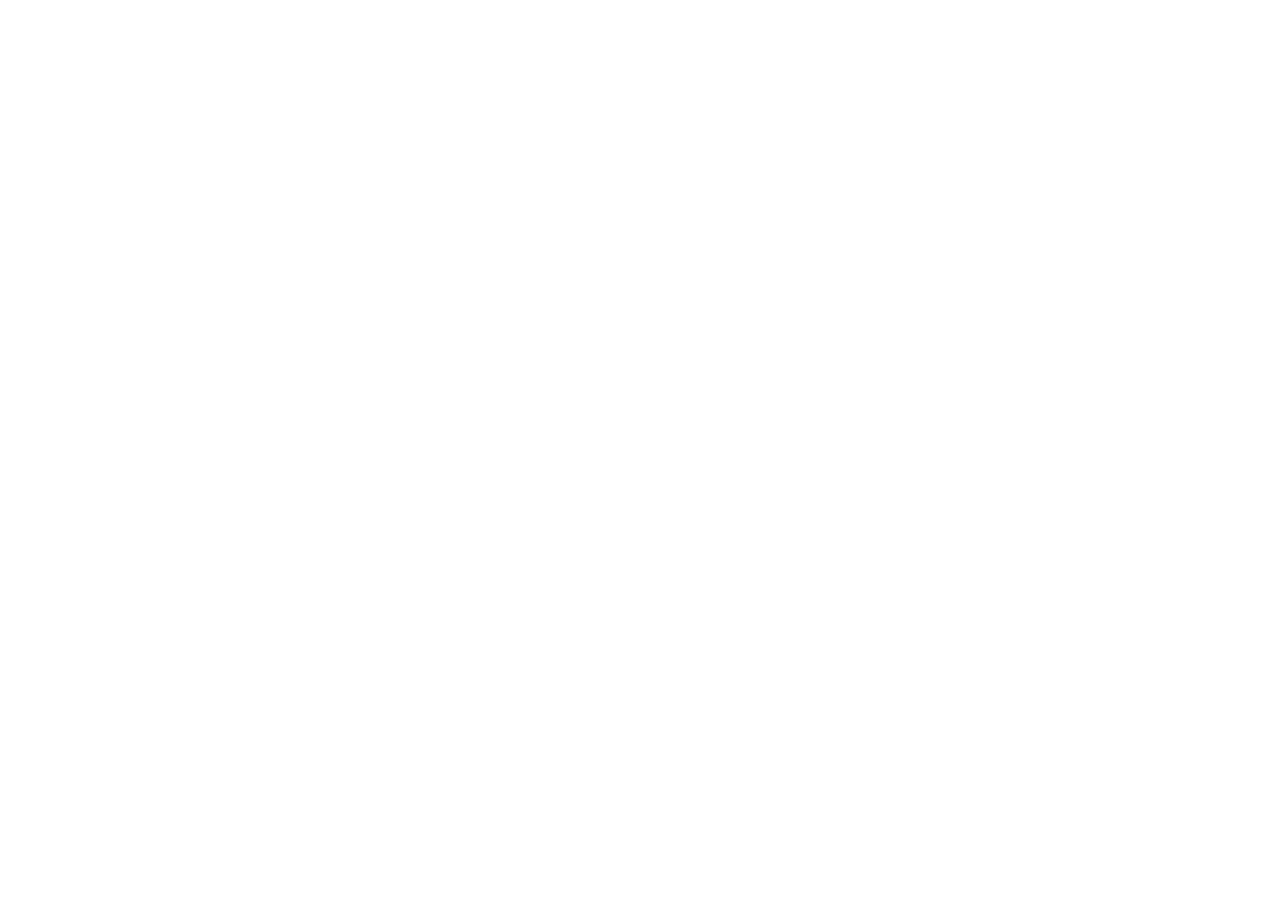
==== index.html @ ff95dac3 "first commit" ====
<!DOCTYPE html>
<html lang="en">
<head>
    <meta charset="UTF-8">
    <meta name="viewport" content="width=device-width, initial-scale=1.0">
    <title>Fitness Challenge</title>
</head>
<body>
    <header>

    </header>

    <main>

    </main>

    <footer>
        
    </footer>
</body>
</html>
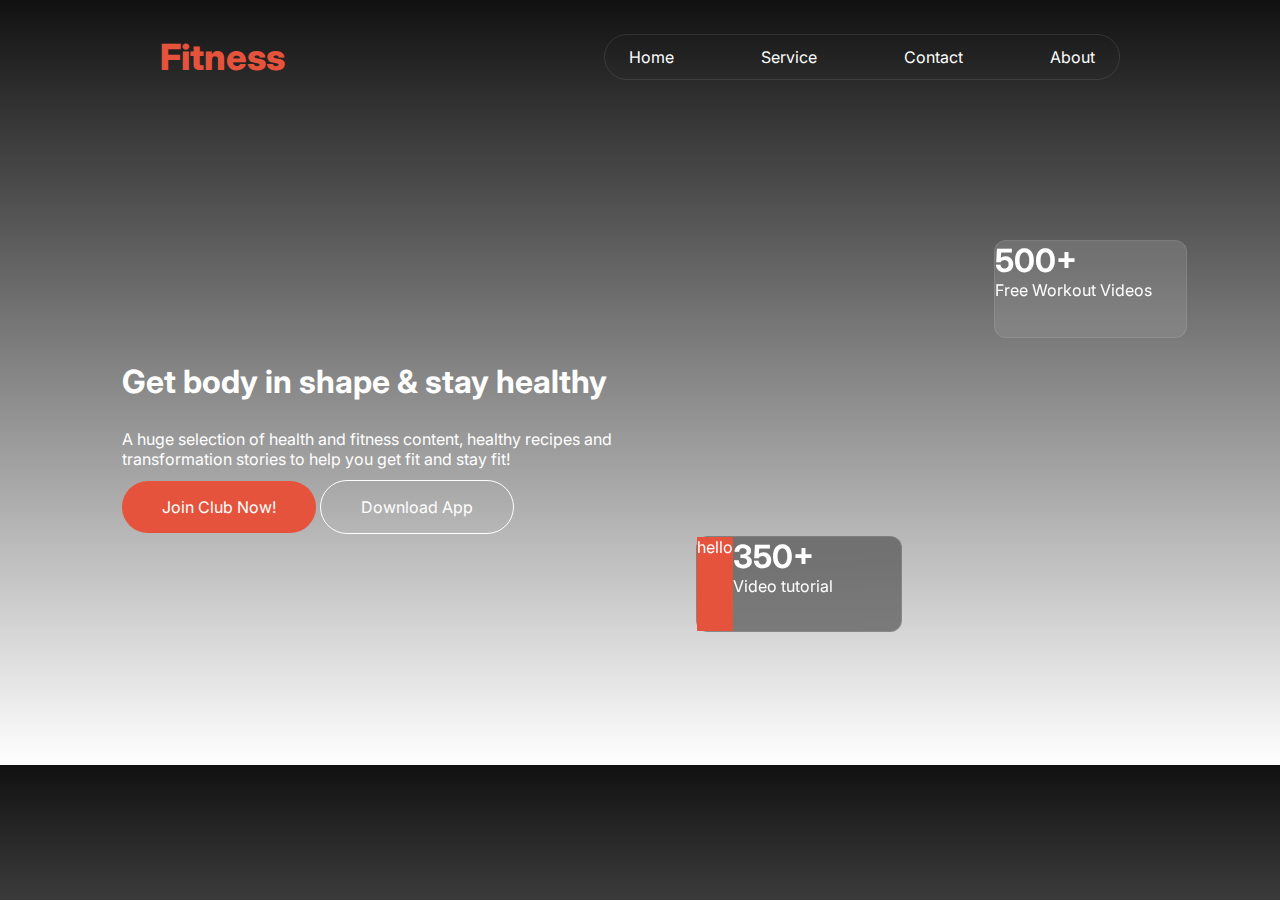
==== commit 95081319: "added header field" ====
--- a/index.html
+++ b/index.html
@@ -3,11 +3,59 @@
 <head>
     <meta charset="UTF-8">
     <meta name="viewport" content="width=device-width, initial-scale=1.0">
+    <link rel="stylesheet" href="style/style.css">
     <title>Fitness Challenge</title>
 </head>
 <body>
     <header>
+        <!-- start navigation field -->
+        <nav>
+            <div class="main-nav">
+                <div class="logo">
+                    <span>
+                        fitness
+                    </span>
+                </div>
+                <div class="menu-bar">
+                    <ul>
+                        <li>home</li>
+                        <li>service</li>
+                        <li>contact</li>
+                        <li>about</li>
+                    </ul>
+                </div>
+            </div>
+        </nav>
+        <!-- end navigation field  -->
 
+        <!-- start banner field  -->
+        <div class="banner">
+            <div class="banner-content">
+                <h1>Get body in shape & stay healthy</h1>
+                <p>A huge selection of health and fitness content, healthy recipes and transformation stories to help you get fit and stay fit!</p>
+                <div class="btn">
+                    <buttton class="btn-join">Join Club Now!</buttton> 
+                    <buttton class="btn-download">Download App</buttton>
+                </div>
+                
+            </div>
+            <div class="banner-img">
+                <div class="box1">
+                    <div class="icon">
+                        <span class="dot">hello</span>
+                    </div>
+                    <div class="box1-content">
+                        <h1>350+</h1>
+                        <span>Video tutorial</span>
+                    </div>
+                </div>
+                <div class="box2">
+                    <h1>500+</h1>
+                    <span>Free Workout Videos</span>
+                </div>
+            </div>
+        </div>
+        <!-- end banner field  -->
     </header>
 
     <main>
--- a/style/style.css
+++ b/style/style.css
@@ -0,0 +1,134 @@
+@import url('https://fonts.googleapis.com/css2?family=Inter:wght@100..900&display=swap');
+
+
+/* global style start */
+body{
+    width: 100%;
+    font-family: "Inter", sans-serif;
+    font-weight: 400;
+    font-style: normal;
+    color: rgb(255, 255, 255);
+    background: linear-gradient(180.00deg, rgb(17, 17, 17),rgba(119, 119, 119, 0) 100%);
+}
+* {
+    margin: 0;
+    padding: 0;
+    box-sizing: border-box;
+}
+ul > li {
+    list-style-type: none;
+}
+button {
+    color: rgb(230, 83, 60);
+}
+/* global style end  */
+
+/* nav field start */
+nav{
+    height: 15%;
+    display: flex;
+    flex-direction: column;
+    justify-content: center;
+    align-items: center;
+}
+.main-nav{
+    width: 75%;
+    display: flex;
+    flex-direction: row;
+    justify-content: space-between;
+    align-items: center;
+}
+.logo {
+    color: rgb(230, 83, 60);
+    font-size: 36px;
+    font-weight: 800;
+    text-transform: capitalize;
+}
+.menu-bar > ul {
+    display: flex;
+    gap: 47px;
+    padding: 4px;
+    box-sizing: border-box;
+    border: 1px solid rgba(255, 255, 255, 0.1);
+    border-radius: 39px;
+}
+.menu-bar > ul > li {
+    border-radius: 46px;  
+    
+    padding: 8px 20px;
+    text-transform: capitalize;
+}
+.menu-bar >ul > li:active{
+    background: rgb(230, 83, 60);
+}
+/* nav field end  */
+
+/* banner field star  */
+header{
+    height: 85vh;
+}
+.banner {
+    height: 85%;
+    display: flex;
+    flex-direction: row;
+    justify-content: center;
+    align-items: center;
+    gap: 87.95px;
+}
+.banner-img{
+    display: flex;
+    flex-direction: row;
+    justify-content: space-between;
+    height: 100%;
+    width: 349px;
+    background-image: url(../assets/img/images\ 2.png);
+    background-repeat: no-repeat;
+    background-size: contain;
+}
+.banner-content{
+    height: 100%;
+    width: 599.05px;
+    display: flex;
+    flex-direction: column;
+    justify-content: center;
+    gap: 28px;
+}
+.icon {
+    background: rgb(230, 83, 60);
+}
+.box1 {
+    width: 206px;
+    height: 96px;
+    display: flex;
+    flex-direction: row;
+    margin-top: 421px;
+    margin-left: -113px;
+    box-sizing: border-box;
+    border: 1px solid rgba(255, 255, 255, 0.1);
+    border-radius: 12px;
+    backdrop-filter: blur(20px);
+    background: rgba(48, 48, 48, 0.54);
+}
+.box2{
+    width: 193px;
+    height: 98px;
+    margin-top: 125px;
+    margin-right: -29px;
+    box-sizing: border-box;
+    border: 1px solid rgba(255, 255, 255, 0.1);
+    border-radius: 12px;
+    backdrop-filter: blur(20px);
+    background: rgba(255, 255, 255, 0.1);
+}
+.btn > .btn-join {
+    padding: 16px 40px;
+    border-radius: 42px;
+    background: rgb(230, 83, 60);
+}
+.btn > .btn-download {
+    padding: 16px 40px;
+    box-sizing: border-box;
+    border: 1px solid rgb(255, 255, 255);
+    border-radius: 42px;
+}
+/* banner field end  */
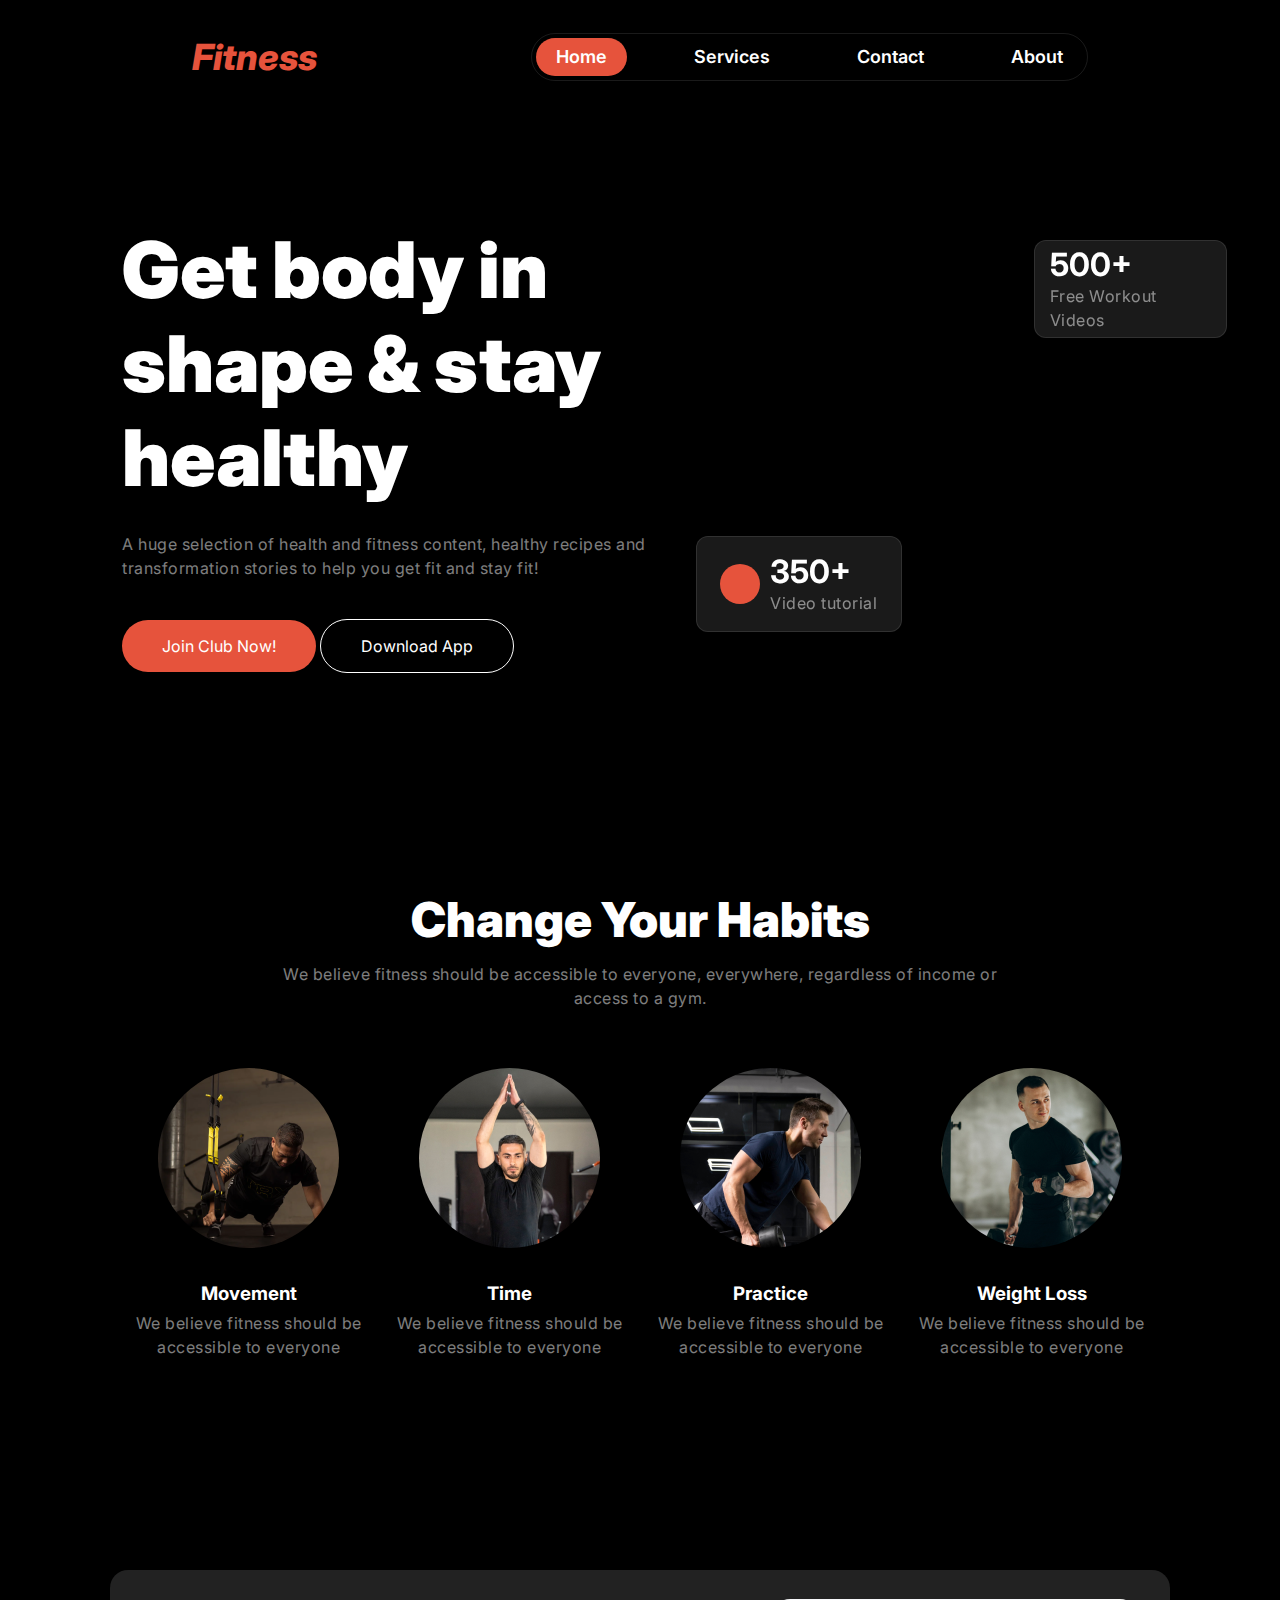
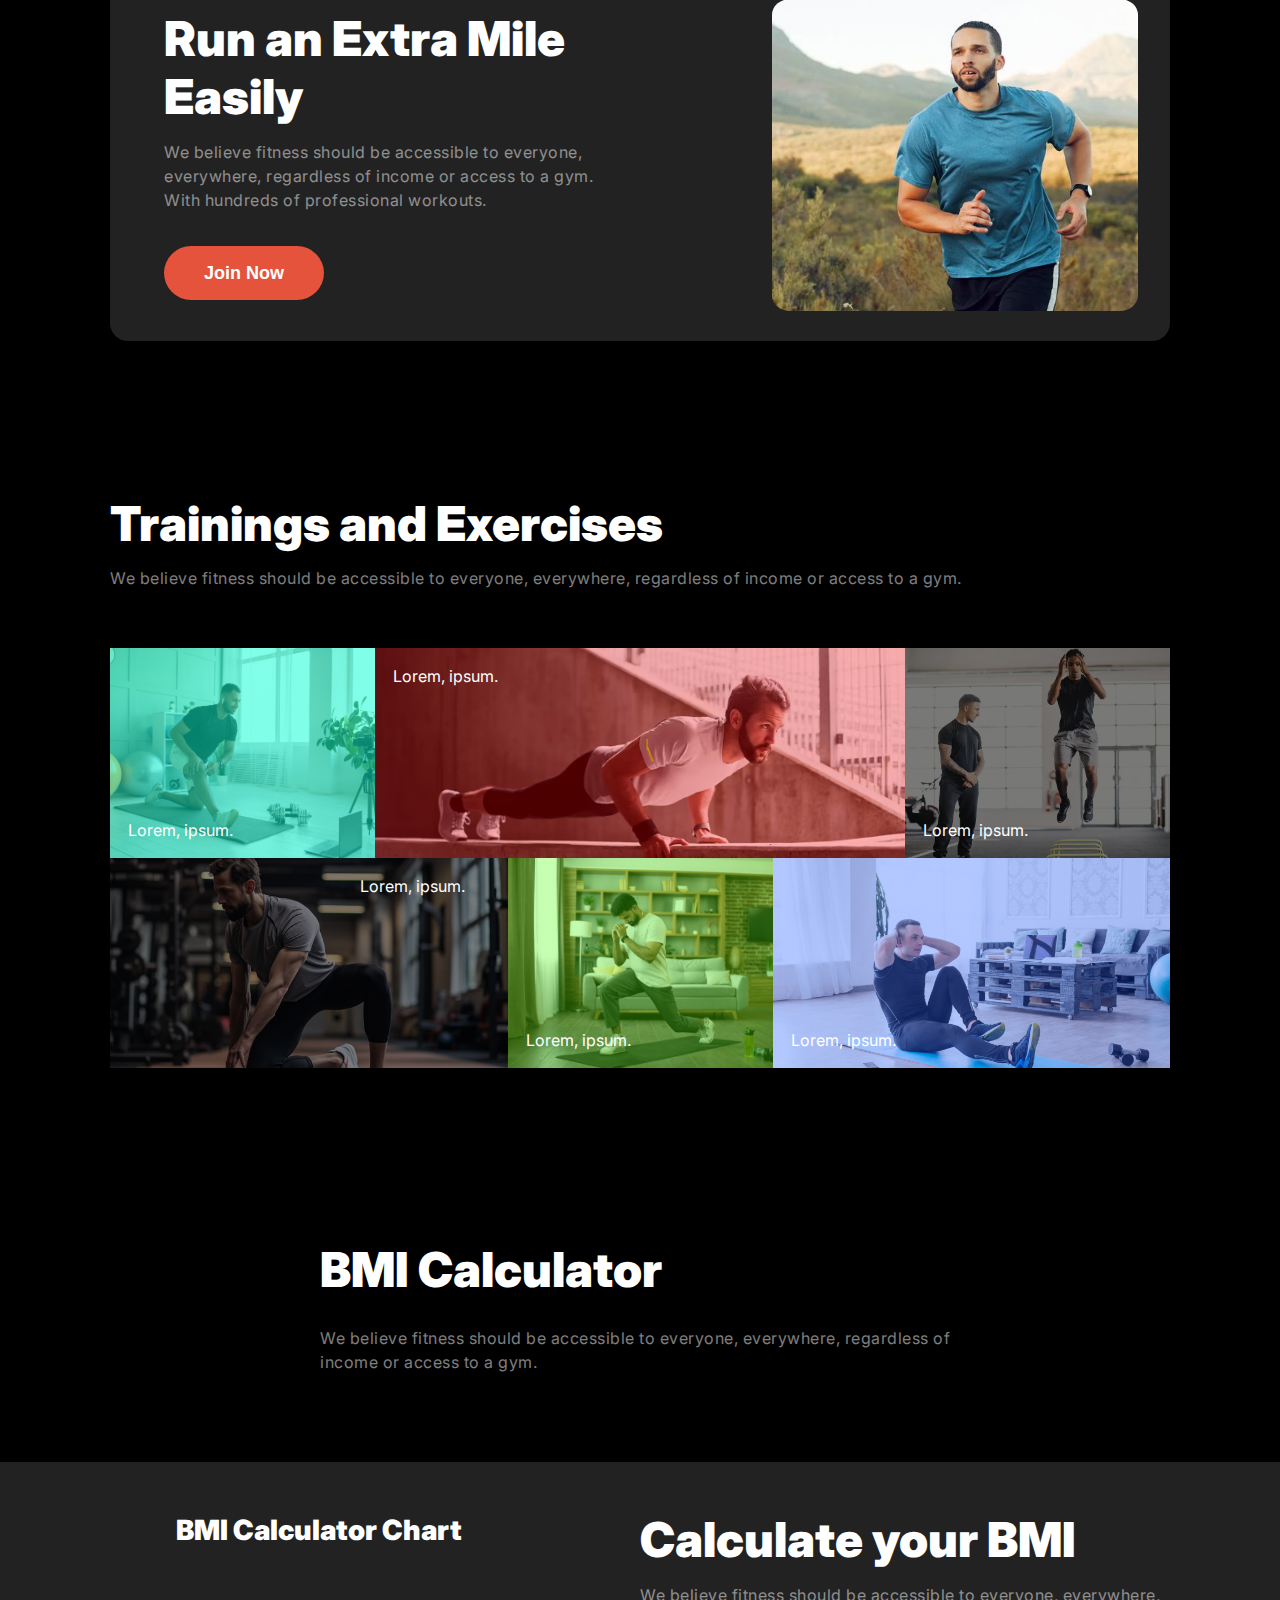
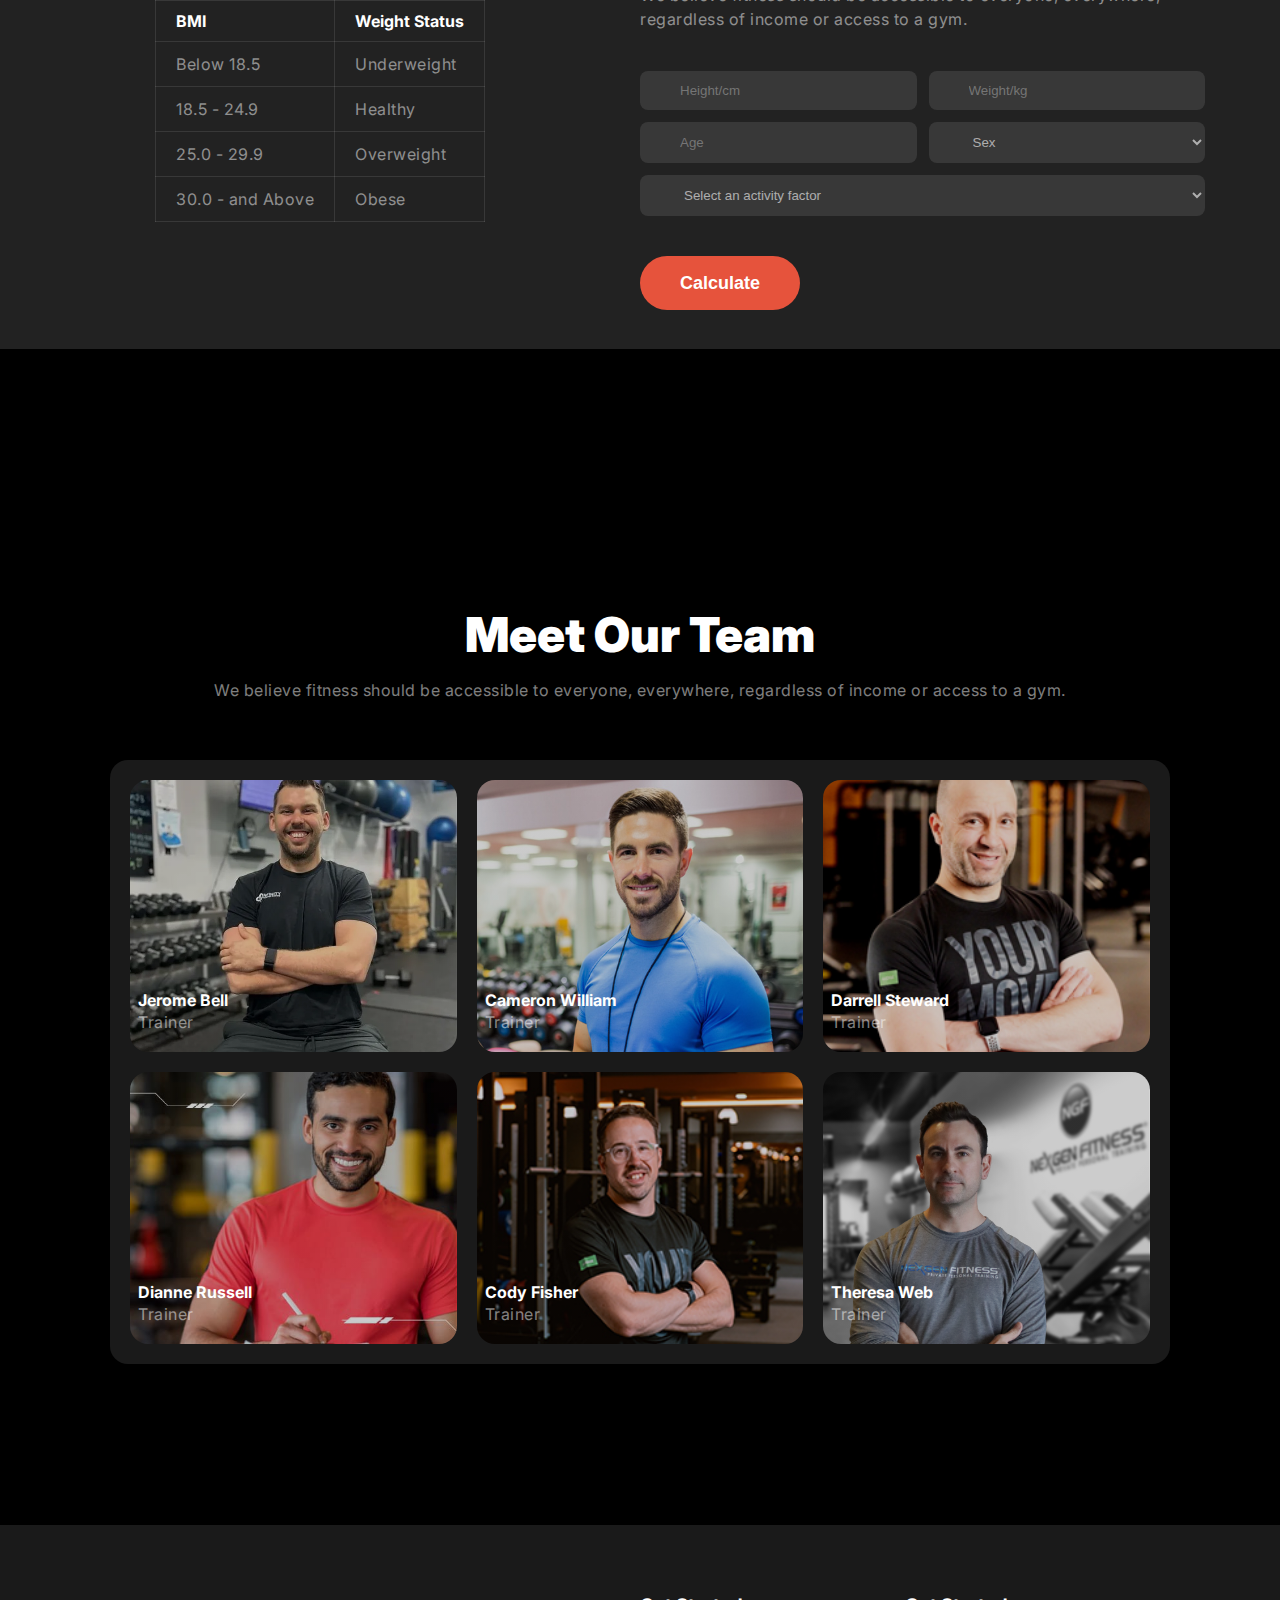
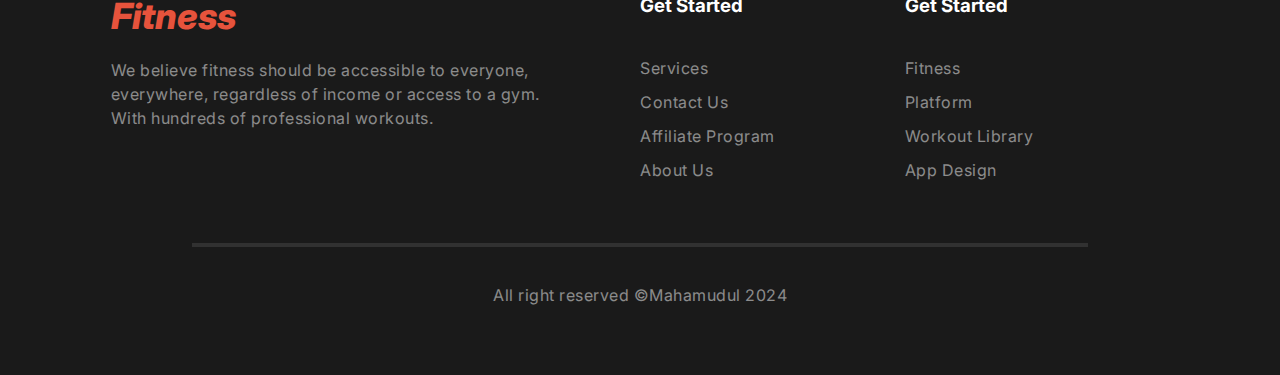
==== commit 041184da: "add header field" ====
--- a/index.html
+++ b/index.html
@@ -18,10 +18,10 @@
                 </div>
                 <div class="menu-bar">
                     <ul>
-                        <li>home</li>
-                        <li>service</li>
-                        <li>contact</li>
-                        <li>about</li>
+                        <li class="active"><a href="#">Home</a></li>
+                        <li><a href="#">Services</a></li>
+                        <li><a href="#">Contact</a></li>
+                        <li><a href="#">About</a></li>
                     </ul>
                 </div>
             </div>
@@ -42,7 +42,7 @@
             <div class="banner-img">
                 <div class="box1">
                     <div class="icon">
-                        <span class="dot">hello</span>
+                        <span class="dot"></span>
                     </div>
                     <div class="box1-content">
                         <h1>350+</h1>
@@ -59,11 +59,201 @@
     </header>
 
     <main>
-
+        <!-- start habit field  -->
+        <section class="habit-container">
+            <div class="habit">
+                <h1>Change Your Habits</h1>
+                <p>We believe fitness should be accessible to everyone, everywhere, regardless of income or access to a gym.</p>
+                <div class="habit-card-container">
+                    <div class="habit-card-1">
+                        <img src="assets/img/image 3.png" alt="">
+                        <h3>Movement</h3>
+                        <p>We believe fitness should be accessible to everyone</p>
+                    </div>
+                    <div class="habit-card-2">
+                        <img src="assets/img/image 2.png" alt="">
+                        <h3>Time</h3>
+                        <p>We believe fitness should be accessible to everyone</p>
+                    </div>
+                    <div class="habit-card-3">
+                        <img src="assets/img/image 4.png" alt="">
+                        <h3>Practice</h3>
+                        <p>We believe fitness should be accessible to everyone</p>
+                    </div>
+                    <div class="habit-card-4">
+                        <img src="assets/img/image 5.png" alt="">
+                        <h3>Weight Loss</h3>
+                        <p>We believe fitness should be accessible to everyone</p>
+                    </div>
+                </div>
+            </div>
+        </section>
+        <!-- end habit field  -->
+
+        <!-- start run field  -->
+        <section class="run-container">
+            <div class="run">
+                <div class="run-content">
+                    <h2>Run an Extra Mile Easily</h2>
+                    <p>We believe fitness should be accessible to everyone, everywhere, regardless of income or access to a gym. With hundreds of professional workouts.</p>
+                    <button>Join Now</button>
+                </div>
+                <img src="assets/img/run.jpg" alt="">
+                <!-- <div class="run-img">
+                    <img src="assets/img/run.jpg" alt="">
+                </div> -->
+            </div>
+        </section>
+        <!-- end run field  -->
+
+        <!-- start training field  -->
+        <section class="training-container">
+            <div class="training">
+                <h2>Trainings and Exercises</h2>
+                <p>We believe fitness should be accessible to everyone, everywhere, regardless of income or access to a gym.</p>
+                <div class="training-img">
+                    <div class="img-1">
+                        <span>Lorem, ipsum.</span>
+                    </div>
+                    <div class="img-2">
+                        <span>Lorem, ipsum.</span>
+                    </div>
+                    <div class="img-3">
+                        <span>Lorem, ipsum.</span>
+                    </div>
+                    <div class="img-4">
+                        <span>Lorem, ipsum.</span>
+                    </div>
+                    <div class="img-5">
+                        <span>Lorem, ipsum.</span>
+                    </div>
+                    <div class="img-6">
+                        <span>Lorem, ipsum.</span>
+                    </div>
+                </div>
+            </div>
+        </section>
+        <!-- end training field  -->
+
+        <!-- start bmi field  -->
+        <section class="bmi-container">
+            <div class="bmi-header">
+                <h2>BMI Calculator</h2>
+                <p>We believe fitness should be accessible to everyone, everywhere, regardless of income or access to a gym.</p>
+            </div>
+            <div class="bmi-calculator">
+                <div class="bmi-chart">
+                    <h3>BMI Calculator Chart</h3>
+                    <table>
+                        <tr>
+                            <th>BMI</th>
+                            <th>Weight Status</th>
+                        </tr>
+                        <tr>
+                            <td>Below 18.5</td>
+                            <td>Underweight</td>
+                        </tr>
+                        <tr>
+                            <td>18.5 - 24.9</td>
+                            <td>Healthy</td>
+                        </tr>
+                        <tr>
+                            <td>25.0 - 29.9</td>
+                            <td>Overweight</td>
+                        </tr>
+                        <tr>
+                            <td>30.0 - and Above</td>
+                            <td>Obese</td>
+                        </tr>
+                    </table>
+                </div>
+                <div class="bmi-cal">
+                    <h2>Calculate your BMI</h2>
+                    <p>We believe fitness should be accessible to everyone, everywhere, regardless of income or access to a gym. </p>
+                    <form action="">
+                        <input type="number" name="number" id="" min="0" placeholder="Height/cm">
+                        <input type="number" name="number" id="" min="0" placeholder="Weight/kg">
+                        <input type="number" name="number" id="" min="0" placeholder="Age">
+                        <select name="" id="">
+                            <option value="">Sex</option>
+                        </select>
+                        <select name="" id="" class="bmi-col">
+                            <option value="">Select an activity factor</option>
+                        </select>
+                    </form>
+                    <button type="submit" class="cal">Calculate</button>
+                </div>
+            </div>
+        </section>
+        <!-- end bmi field  -->
+
+        <!-- start team field  -->
+        <section class="team-container">
+            <div class="team">
+                <h2>Meet Our Team</h2>
+                <p>We believe fitness should be accessible to everyone, everywhere, regardless of income or access to a gym.</p>
+                <div class="team-img">
+                    <div class="img-01">
+                        <h4>Jerome Bell</h4>
+                        <p>Trainer</p>
+                    </div>
+                    <div class="img-02">
+                        <h4>Cameron William</h4>
+                        <p>Trainer</p>
+                    </div>
+                    <div class="img-03">
+                        <h4>Darrell Steward</h4>
+                        <p>Trainer</p>
+                    </div>
+                    <div class="img-04">
+                        <h4>Dianne Russell</h4>
+                        <p>Trainer</p>
+                    </div>
+                    <div class="img-05">
+                        <h4>Cody Fisher</h4>
+                        <p>Trainer</p>
+                    </div>
+                    <div class="img-06">
+                        <h4>Theresa Web</h4>
+                        <p>Trainer</p>
+                    </div>
+                </div>
+            </div>
+        </section>
+        <!-- end team field  -->
     </main>
 
     <footer>
-        
+        <div class="footer-box">
+            <div class="footer-content">
+                <div class="logo">
+                    <span>fitness</span>
+                </div>
+                <p>We believe fitness should be accessible to everyone, everywhere, regardless of income or access to a gym. With hundreds of professional workouts.</p>
+            </div>
+            <div class="footer-menu">
+                <div class="menu-1">
+                    <h3>Get Started</h3>
+                    <ul>
+                        <li>Services</li>
+                        <li>Contact Us</li>
+                        <li>Affiliate Program</li>
+                        <li>About Us</li>
+                    </ul>
+                </div>
+                <div class="menu-2">
+                    <h3>Get Started</h3>
+                    <ul>
+                        <li>Fitness</li>
+                        <li>Platform</li>
+                        <li>Workout Library</li>
+                        <li>App Design</li>
+                    </ul>
+                </div>
+            </div>
+        </div>
+        <hr>
+        <span>All right reserved &copy;Mahamudul 2024</span>
     </footer>
 </body>
 </html>--- a/style/style.css
+++ b/style/style.css
@@ -8,9 +8,12 @@
     font-weight: 400;
     font-style: normal;
     color: rgb(255, 255, 255);
-    background: linear-gradient(180.00deg, rgb(17, 17, 17),rgba(119, 119, 119, 0) 100%);
-}
-* {
+    background: rgb(0, 0, 0);
+}
+*,
+*::before,
+*::after
+ {
     margin: 0;
     padding: 0;
     box-sizing: border-box;
@@ -18,8 +21,37 @@
 ul > li {
     list-style-type: none;
 }
+ul > li > a {
+    text-decoration: none;
+    color: rgb(255, 255, 255);
+    font-family: Inter;
+    font-size: 18px;
+    font-weight: 600;
+    line-height: 22px;
+}
+.active {
+    background-color: rgb(230, 83, 60);;
+}
 button {
     color: rgb(230, 83, 60);
+}
+h2 {
+    font-size: 48px;
+    font-weight: 900;
+    line-height: 120%;
+    margin-bottom: 14px;
+}
+p, td,
+.menu-1 > ul,
+.menu-2 > ul,
+footer > span,
+.box1-content > span,
+.box2 > span {
+    color: rgba(255, 255, 255, 0.5);
+    font-size: 16px;
+    font-weight: 400;
+    line-height: 24px;
+    letter-spacing: 0.5px;
 }
 /* global style end  */
 
@@ -32,7 +64,7 @@
     align-items: center;
 }
 .main-nav{
-    width: 75%;
+    width: 70%;
     display: flex;
     flex-direction: row;
     justify-content: space-between;
@@ -42,6 +74,7 @@
     color: rgb(230, 83, 60);
     font-size: 36px;
     font-weight: 800;
+    font-style: italic;
     text-transform: capitalize;
 }
 .menu-bar > ul {
@@ -93,32 +126,49 @@
     justify-content: center;
     gap: 28px;
 }
-.icon {
+.banner-content > h1 {
+    font-size: 78px;
+    font-weight: 900;
+    line-height: 120%;
+}
+.banner-content > p {
+    margin-bottom: 28px;
+}
+.icon > .dot {
+    width: 40px;
+    height: 40px;
     background: rgb(230, 83, 60);
+    border-radius: 50%;
+    display: flex;
 }
 .box1 {
     width: 206px;
     height: 96px;
     display: flex;
     flex-direction: row;
+    justify-content: center;
+    align-items: center;
+    gap: 10px;
     margin-top: 421px;
     margin-left: -113px;
     box-sizing: border-box;
     border: 1px solid rgba(255, 255, 255, 0.1);
     border-radius: 12px;
-    backdrop-filter: blur(20px);
+    backdrop-filter: blur(5px);
     background: rgba(48, 48, 48, 0.54);
 }
 .box2{
     width: 193px;
     height: 98px;
     margin-top: 125px;
-    margin-right: -29px;
+    margin-right: -69px;
     box-sizing: border-box;
     border: 1px solid rgba(255, 255, 255, 0.1);
     border-radius: 12px;
-    backdrop-filter: blur(20px);
+    backdrop-filter: blur(5px);
     background: rgba(255, 255, 255, 0.1);
+    align-content: center;
+    padding: 0 15px;
 }
 .btn > .btn-join {
     padding: 16px 40px;
@@ -132,3 +182,402 @@
     border-radius: 42px;
 }
 /* banner field end  */
+
+/* start habit field  */
+.habit-container {
+    width: 100%;
+    height: 80vh;
+    display: flex;
+    flex-direction: column;
+    justify-content: center;
+    align-items: center;
+}
+.habit{
+    width: 1044px;
+    height: 452px;
+    display: flex;
+    flex-direction: column;
+    justify-content: center;
+    align-items: center;
+}
+.habit > h1 {
+    margin-bottom: 14px;
+    font-size: 48px;
+    font-weight: 900;
+    line-height: 120%;
+}
+.habit > p {
+    text-align: center;
+    margin-bottom: 58px;
+    padding: 0 150px;
+}
+.habit-card-container {
+    display: grid;
+    grid-template-columns: repeat(4,1fr);
+    text-align: center;
+}
+.habit-card-1 > img,
+.habit-card-2 > img,
+.habit-card-3 > img,
+.habit-card-4 > img {
+    border-radius: 50%;
+    margin-bottom: 30px;
+}
+.habit-card-1 > h3,
+.habit-card-2 > h3,
+.habit-card-3 > h3,
+.habit-card-4 > h3 {
+    margin-bottom: 6px;
+}   
+/* end habit field  */
+
+/* start run field  */
+.run-container {
+    width: 100%;
+    height: 60vh;
+    display: flex;
+    flex-direction: column;
+    justify-content: center;
+    align-items: center;
+}
+.run {
+    width: 1060px;
+    height: 371px;
+    display: flex;
+    flex-direction: row;
+    justify-content: space-between;
+    align-items: center;
+    border-radius: 18px;
+    border: none;
+    background: rgb(34, 34, 34);
+}
+.run-content {
+    width: 443px;
+    height: 290px;
+    display: flex;
+    flex-direction: column;
+    justify-content: center;
+    align-items: start;
+    margin-left: 54px;
+}
+.run-content > h2 {
+    font-size: 48px;
+    font-weight: 900;
+    line-height: 120%;
+    margin-bottom: 14px;
+    padding-right: 40px;
+
+}
+.run > img {
+    width: 366px;
+    height: 312px;
+    object-fit: none;
+    object-position: 65% 30%;
+    border-radius: 5%; 
+    margin-right: 32px;
+}
+/* end run field  */
+
+/* start training field  */
+.training-container {
+    width: 100%;
+    height: 80vh;
+    display: flex;
+    flex-direction: column;
+    justify-content: center;
+    align-items: center;
+}
+
+.training {
+    width: 1060px;
+    height: 581px;
+}
+.training > p {
+    margin-bottom: 58px;
+}
+.training-img {
+    display: grid;
+    grid-template-columns: 1fr 0.5fr 0.5fr 0.5fr 0.5fr 1fr;
+    grid-template-rows: repeat(2, 210px);
+}
+.img-1,
+.img-3,
+.img-5,
+.img-6 {
+    display: flex;
+    flex-direction: column;
+    justify-content: flex-end;
+    padding: 0 0 18px 18px;
+}
+.img-2 {
+    display: flex;
+    flex-direction: column;
+    justify-content: flex-start;
+    padding: 18px 0 0 18px;
+}
+.img-4 {
+    display: flex;
+    flex-direction: column;
+    justify-content: flex-start;
+    padding: 18px 0 0 250px;
+}
+.img-1 {
+    background-image: linear-gradient(rgba(6, 255, 210, 0.5), rgba(6, 255, 210, 0.5)),url(../assets/img/exercise1.jpg);
+    background-repeat: no-repeat;
+    background-size: cover;
+    background-position: top center;
+}
+.img-2 {
+    background-image: linear-gradient(rgba(255, 0, 0, 0.3), rgba(255, 0, 0, 0.3)),url(../assets/img/exercise2.png);
+    background-repeat: no-repeat;
+    background-size: cover;
+    background-position: center;
+    grid-column: 2 / 6;
+}
+.img-3 {
+    background-image: linear-gradient(rgba(0, 0, 0, 0.5),rgba(0, 0, 0, 0.5)),url(../assets/img/exercise3.png);
+    background-repeat: no-repeat;
+    background-size: cover;
+    background-position: center;
+    
+}
+.img-4 {
+    background-image: linear-gradient(rgba(0, 0, 0, 0.5),rgba(0, 0, 0, 0.5)),url(../assets/img/exercise4.png);
+    background-repeat: no-repeat;
+    background-size: cover;
+    background-position: center;
+    grid-column: 1 / 3;
+}
+.img-5 {
+    background-image: linear-gradient(rgba(66, 255, 0, 0.3),rgba(66, 255, 0, 0.3)),url(../assets/img/exercise5.jpg);
+    background-repeat: no-repeat;
+    background-size: cover;
+    background-position: center;
+    grid-column: 3 / 5;
+}
+.img-6 {
+    background-image: linear-gradient(rgba(0, 71, 255, 0.3),rgba(0, 71, 255, 0.3)),url(../assets/img/exercise6.jpg);
+    background-repeat: no-repeat;
+    background-size: cover;
+    background-position: center;
+    grid-column: 5 / 7;
+}
+/* end training field  */
+
+/* start bmi field  */
+.bmi-container {
+    width: 100%;
+    height: 100vh;
+    display: flex;
+    flex-direction: column;
+    justify-content: center;
+    align-items: center;
+}
+.bmi-header {
+    width: 50%;
+    display: flex;
+    flex-direction: column;
+    justify-content: center;
+    gap: 14px;
+    margin-bottom: 88px;
+}
+.bmi-header > h3 {
+    font-size: 28px;
+    line-height: 120%;
+}
+.bmi-calculator{
+    width: 100%;
+    height: 487px;
+    display: grid;
+    grid-template-columns: repeat(2,1fr);
+    background: rgb(34, 34, 34);
+}
+
+.bmi-chart {
+    display: flex;
+    flex-direction: column;
+    align-items: center; 
+}
+.bmi-chart > h3 {
+    width: 45%;
+    font-size: 28px;
+    font-weight: 900;
+    line-height: 120%;
+    margin: 52px 0;
+}
+table,th,td{
+    text-align-last: left;
+    padding: 10px 20px;
+    border-collapse: collapse;
+    border: 1px solid rgba(255, 255, 255, 0.1);
+}
+.bmi-cal {
+    width: 577px;
+    height: 386px;
+}
+.bmi-cal > h2 {
+    margin: 49px 0 14px 0;
+}
+.bmi-cal > p {
+    margin-bottom: 34px;
+}
+.bmi-cal > form {
+    display: grid;
+    grid-template-columns: repeat(2,3fr);
+}
+.bmi-col {
+    grid-column: 1 / 3;
+}
+
+.bmi-cal > form > input {
+    border-radius: 8px;
+    border: none;
+    color: rgba(255, 255, 255, 0.6);
+    background: rgba(255, 255, 255, 0.1);
+    padding: 12px 40px;
+    margin: 6px 12px 6px 0;
+}
+.bmi-cal > form > select {
+    border-radius: 8px;
+    border: none;
+    color: rgba(255, 255, 255, 0.6);
+    background: rgba(255, 255, 255, 0.1);
+    padding: 12px 40px;
+    margin: 6px 12px 6px 0;
+}
+
+.cal,
+.run-content > button {
+    margin-top: 34px;
+    padding: 16px 40px;
+    border-radius: 42px;
+    border: none;
+    color: rgb(255, 255, 255);
+    font-size: 18px;
+    font-weight: 600;
+    line-height: 22px;
+    text-align: left;
+    background: rgb(230, 83, 60);
+}
+/* end bmi field  */
+
+/* start team field  */
+.team-container {
+    width: 100%;
+    height: 120vh;
+    display: flex;
+    flex-direction: column;
+    justify-content: center;
+    align-items: center;
+}
+.team{
+    width: 1060px;
+    height: 782px;
+    display: flex;
+    flex-direction: column;
+    justify-content: center;
+    align-items: center;
+}
+.team > h2 {
+    font-size: 48px;
+    font-weight: 900;
+    line-height: 120%;
+    margin-bottom: 14px;
+}
+.team > p {
+    margin-bottom: 58px;
+}
+.team-img {
+    width: 1060px;
+    height: 604px;
+    display: grid;
+    grid-template-columns: repeat(3, 1fr);
+    grid-template-rows: repeat(2, 1fr);
+    gap: 20px;
+    border-radius: 18px;
+    border: none;
+    background: rgba(255, 255, 255, 0.1);
+    padding: 20px;
+}
+.img-01,
+.img-02,
+.img-03,
+.img-04,
+.img-05,
+.img-06 {
+    display: flex;
+    flex-direction: column;
+    justify-content: flex-end;
+    padding: 0 0 18px 8px;
+    background-repeat: no-repeat;
+    background-size: cover;
+    background-position: center;
+    border-radius: 18px;
+
+}
+.img-01 {
+    background-image: linear-gradient(rgba(0, 0, 0, 0.2),rgba(0, 0, 0, 0.2)),url(../assets/img/trainer1.png);
+    
+}
+.img-02 {
+    background-image: linear-gradient(rgba(0, 0, 0, 0.2),rgba(0, 0, 0, 0.2)),url(../assets/img/trainer2.png);
+    
+}
+.img-03 {
+    background-image: linear-gradient(rgba(0, 0, 0, 0.2),rgba(0, 0, 0, 0.2)),url(../assets/img/trainer3.png);
+    
+}
+.img-04 {
+    background-image: linear-gradient(rgba(0, 0, 0, 0.2),rgba(0, 0, 0, 0.2)),url(../assets/img/trainer4.png);
+    
+}
+.img-05 {
+    background-image: linear-gradient(rgba(0, 0, 0, 0.2),rgba(0, 0, 0, 0.2)),url(../assets/img/trainer5.png);
+    
+}
+.img-06 {
+    background-image: linear-gradient(rgba(0, 0, 0, 0.2),rgba(0, 0, 0, 0.2)),url(../assets/img/trainer6.png);
+    
+}
+/* end team field  */
+
+/* start footer field  */
+footer{
+    width: 100%;
+    height: 50vh;
+    background: rgba(255, 255, 255, 0.1);
+    display: flex;
+    flex-direction: column;
+    justify-content: center;
+    align-items: center;
+}
+.footer-box{
+    width: 1059px;
+    height: 249px;
+    display: grid;
+    grid-template-columns: repeat(2,1fr);
+}
+.footer-menu {
+    display: grid;
+    grid-template-columns: repeat(2,1fr);
+}
+.footer-content > .logo {
+    margin-bottom: 20px;
+}
+.footer-content {
+    padding-right: 80px;
+}
+.menu-1 > ul > li,
+.menu-2 > ul >li {
+    margin: 10px 0;
+}
+.menu-1 > h3,
+.menu-2 > h3 {
+    margin-bottom: 39px;
+}
+hr {
+    width: 70%;
+    margin-bottom: 36px;
+    border: 2px solid rgba(255, 255, 255, 0.1);
+}
+/* end footer field  */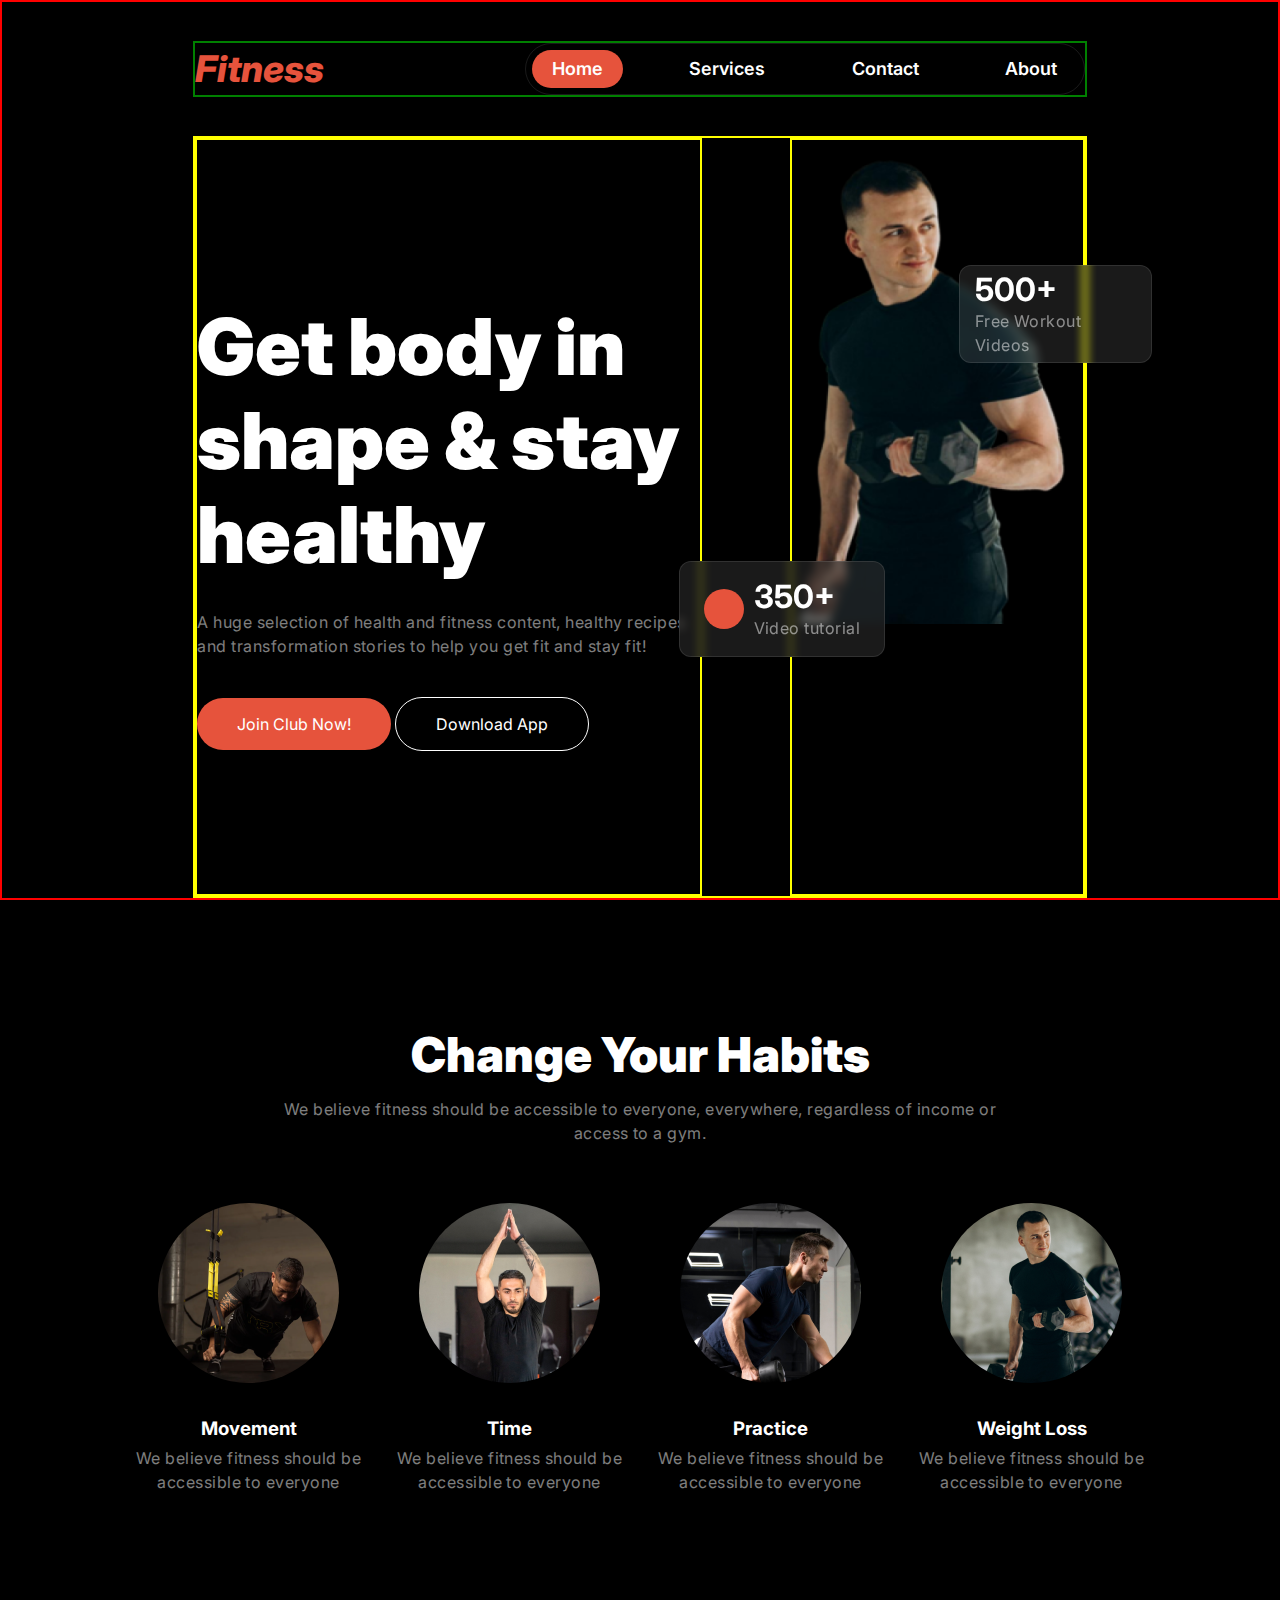
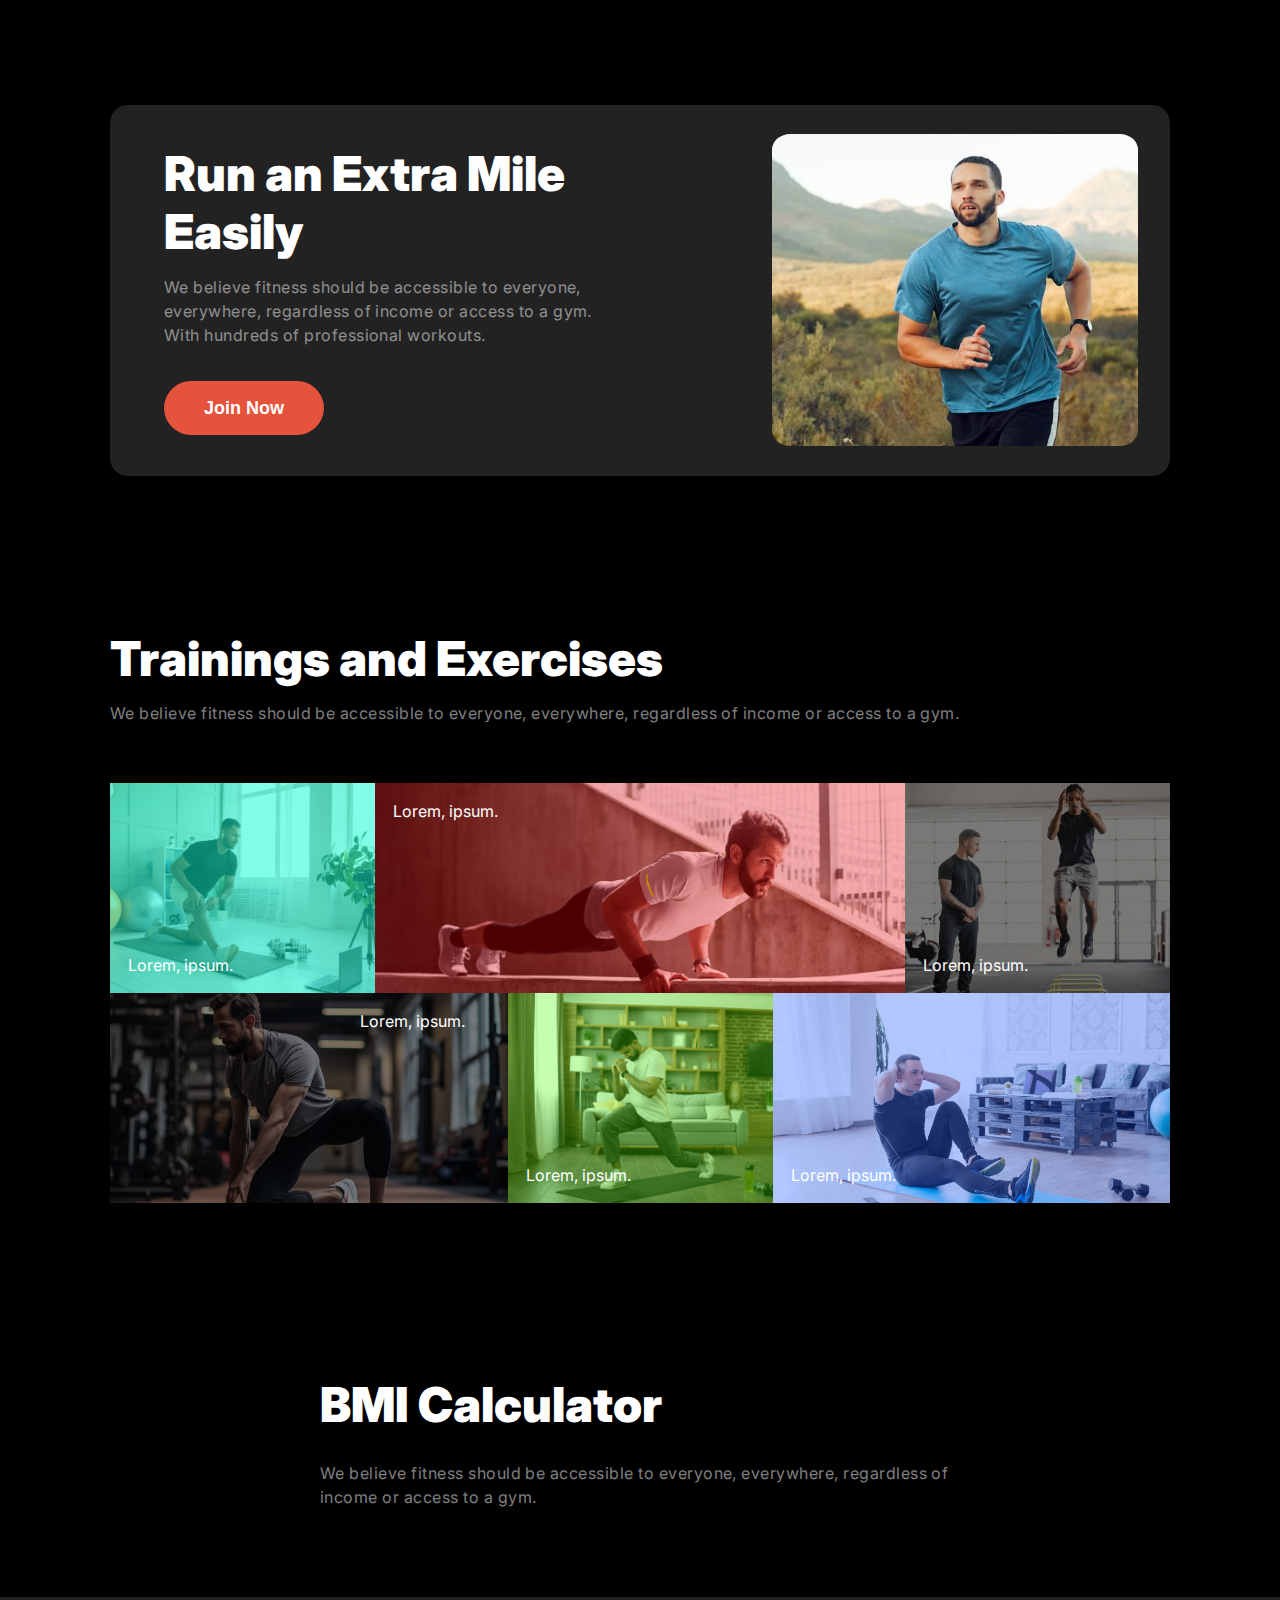
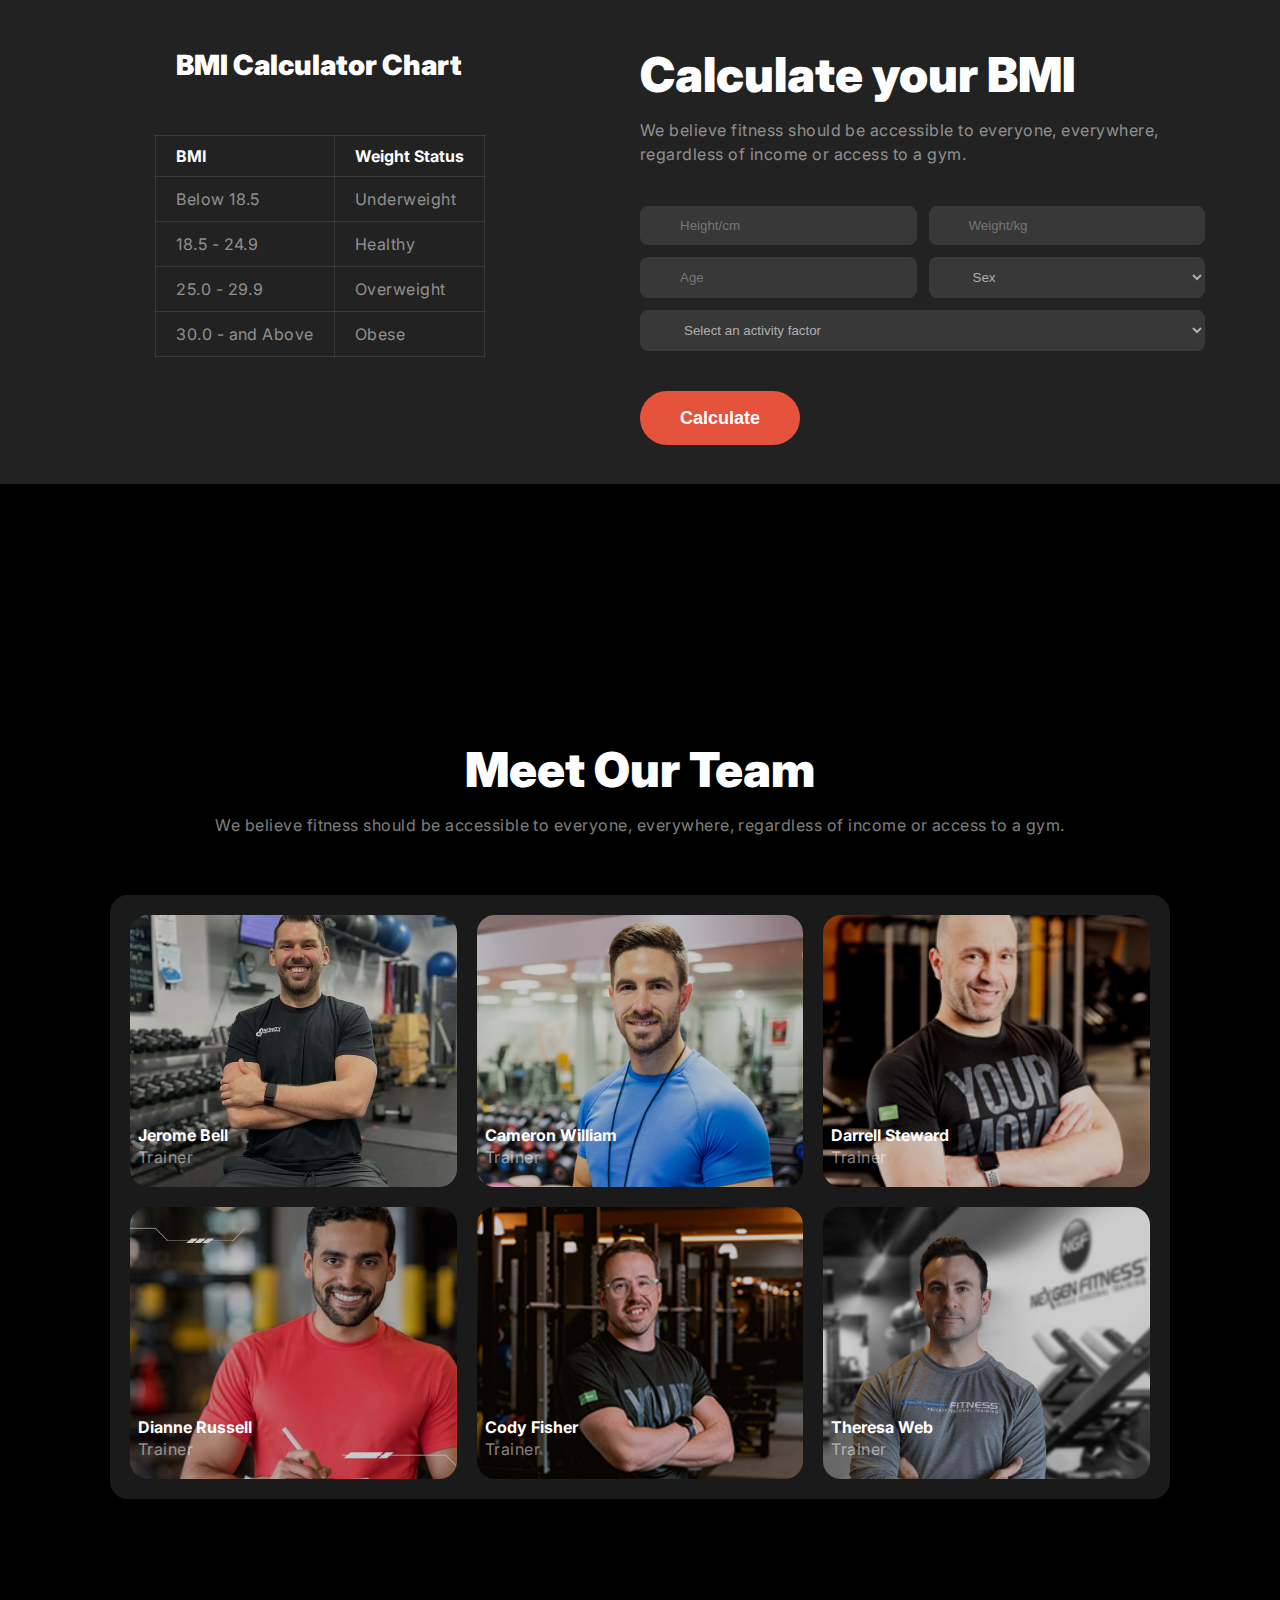
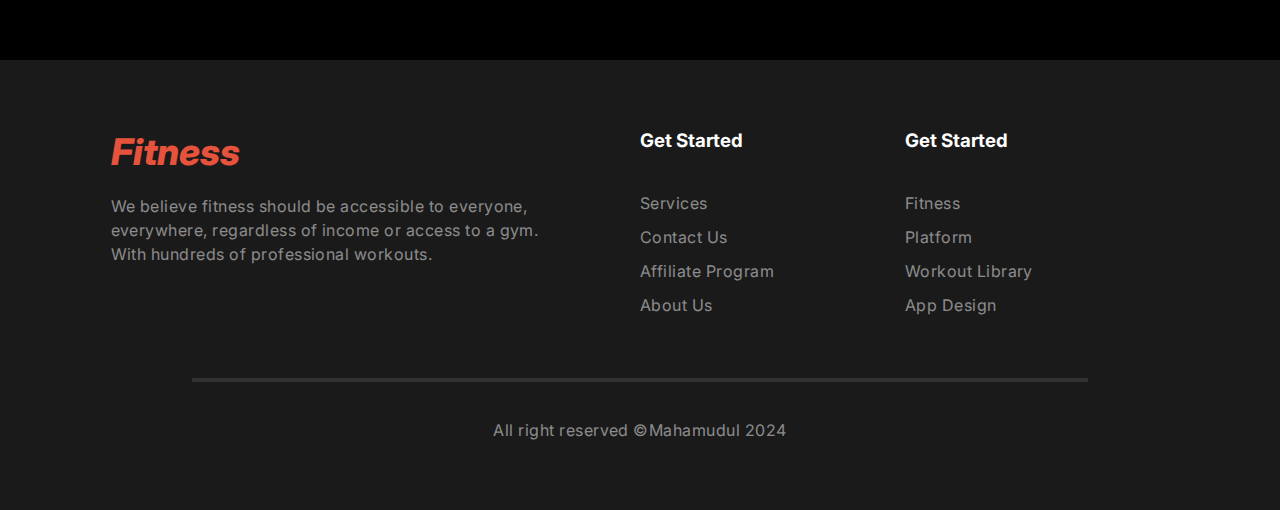
==== commit 50d7c3c3: "responsive navigation bar" ====
--- a/index.html
+++ b/index.html
@@ -3,6 +3,7 @@
 <head>
     <meta charset="UTF-8">
     <meta name="viewport" content="width=device-width, initial-scale=1.0">
+    <link rel="stylesheet" href="https://cdnjs.cloudflare.com/ajax/libs/font-awesome/5.15.3/css/all.min.css"/>
     <link rel="stylesheet" href="style/style.css">
     <title>Fitness Challenge</title>
 </head>
@@ -17,6 +18,10 @@
                     </span>
                 </div>
                 <div class="menu-bar">
+                    <input type="checkbox" id="check">
+                    <label for="check" class="checkbtn">
+                        <i class="fas fa-bars"></i>
+                    </label>
                     <ul>
                         <li class="active"><a href="#">Home</a></li>
                         <li><a href="#">Services</a></li>
--- a/style/style.css
+++ b/style/style.css
@@ -1,45 +1,45 @@
 @import url('https://fonts.googleapis.com/css2?family=Inter:wght@100..900&display=swap');
-
 
 /* global style start */
 body{
-    width: 100%;
-    font-family: "Inter", sans-serif;
-    font-weight: 400;
-    font-style: normal;
-    color: rgb(255, 255, 255);
-    background: rgb(0, 0, 0);
+   width: 100%;
+   font-family: "Inter", sans-serif;
+   font-weight: 400;
+   font-style: normal;
+   color: rgb(255, 255, 255);
+   background: rgb(0, 0, 0);
+   font-size: 100%;
 }
 *,
 *::before,
 *::after
- {
-    margin: 0;
-    padding: 0;
-    box-sizing: border-box;
+{
+   margin: 0;
+   padding: 0;
+   box-sizing: border-box;
 }
 ul > li {
-    list-style-type: none;
+   list-style-type: none;
 }
 ul > li > a {
-    text-decoration: none;
-    color: rgb(255, 255, 255);
-    font-family: Inter;
-    font-size: 18px;
-    font-weight: 600;
-    line-height: 22px;
+   text-decoration: none;
+   color: rgb(255, 255, 255);
+   font-family: Inter;
+   font-size: 1.125rem;
+   font-weight: 600;
+   line-height: 1.375rem;
 }
 .active {
-    background-color: rgb(230, 83, 60);;
+   background-color: rgb(230, 83, 60);;
 }
 button {
-    color: rgb(230, 83, 60);
+   color: rgb(230, 83, 60);
 }
 h2 {
-    font-size: 48px;
-    font-weight: 900;
-    line-height: 120%;
-    margin-bottom: 14px;
+   font-size: 3rem;
+   font-weight: 900;
+   line-height: 120%;
+   margin-bottom: 0.88rem;
 }
 p, td,
 .menu-1 > ul,
@@ -47,101 +47,124 @@
 footer > span,
 .box1-content > span,
 .box2 > span {
-    color: rgba(255, 255, 255, 0.5);
-    font-size: 16px;
-    font-weight: 400;
-    line-height: 24px;
-    letter-spacing: 0.5px;
+   color: rgba(255, 255, 255, 0.5);
+   font-size: 1rem;
+   font-weight: 400;
+   line-height: 1.5rem;
+   letter-spacing: 0.03rem;
 }
 /* global style end  */
 
 /* nav field start */
 nav{
+    width: 100%;
     height: 15%;
     display: flex;
     flex-direction: column;
     justify-content: center;
     align-items: center;
-}
-.main-nav{
+ }
+ .main-nav{
     width: 70%;
     display: flex;
     flex-direction: row;
     justify-content: space-between;
     align-items: center;
-}
-.logo {
+    border: 2px solid green;
+ }
+ .checkbtn {
+    font-size: 30px;
+    color: white;
+    cursor: pointer;
+    display: none;
+  }
+  
+  #check {
+    display: none;
+  }
+ .logo {
     color: rgb(230, 83, 60);
-    font-size: 36px;
+    font-size: 2.3rem;
     font-weight: 800;
     font-style: italic;
     text-transform: capitalize;
-}
-.menu-bar > ul {
-    display: flex;
-    gap: 47px;
-    padding: 4px;
+ }
+ .menu-bar > ul {
+    display: flex;
+    gap: 2.9rem;
+    padding: 0.4rem;
     box-sizing: border-box;
     border: 1px solid rgba(255, 255, 255, 0.1);
-    border-radius: 39px;
-}
-.menu-bar > ul > li {
-    border-radius: 46px;  
-    
-    padding: 8px 20px;
+    border-radius: 3.1rem;
+ }
+ .menu-bar > ul > li {
+    border-radius: 2.8rem; 
+    padding: 0.5rem 1.25rem;
     text-transform: capitalize;
-}
-.menu-bar >ul > li:active{
+ }
+ .menu-bar >ul > li:active{
     background: rgb(230, 83, 60);
-}
-/* nav field end  */
+ }
+ /* nav field end  */
+ 
+
 
 /* banner field star  */
 header{
+    width: 100%;
+    height: 100vh;
+    border: 2px solid red;
+    display: flex;
+    flex-direction: column;
+    justify-content: center;
+    align-items: center;
+ }
+ .banner {
+    width: 70%;
     height: 85vh;
-}
-.banner {
-    height: 85%;
     display: flex;
     flex-direction: row;
-    justify-content: center;
-    align-items: center;
-    gap: 87.95px;
-}
-.banner-img{
+    justify-content: space-between;
+    align-items: center;
+    gap: 5.5rem;
+    border: 2px solid yellow;
+ }
+ .banner-img{
     display: flex;
     flex-direction: row;
     justify-content: space-between;
     height: 100%;
-    width: 349px;
-    background-image: url(../assets/img/images\ 2.png);
+    width: 21.8rem;
+    background-image: url(../assets/img/banner.png);
     background-repeat: no-repeat;
     background-size: contain;
-}
-.banner-content{
+    border: 2px solid yellow;
+ }
+ .banner-content{
     height: 100%;
-    width: 599.05px;
-    display: flex;
-    flex-direction: column;
-    justify-content: center;
-    gap: 28px;
-}
-.banner-content > h1 {
-    font-size: 78px;
+    width: 37.5rem;
+    display: flex;
+    flex-direction: column;
+    justify-content: center;
+    gap: 1.75rem;
+    border: 2px solid yellow;
+ }
+ .banner-content > h1 {
+    font-size: 4.9rem;
     font-weight: 900;
     line-height: 120%;
-}
-.banner-content > p {
-    margin-bottom: 28px;
-}
-.icon > .dot {
+ }
+ .banner-content > p {
+    margin-bottom: 1.75rem;
+ }
+ .icon > .dot {
     width: 40px;
     height: 40px;
     background: rgb(230, 83, 60);
     border-radius: 50%;
     display: flex;
-}
-.box1 {
+ }
+ .box1 {
     width: 206px;
     height: 96px;
     display: flex;
@@ -156,8 +179,8 @@
     border-radius: 12px;
     backdrop-filter: blur(5px);
     background: rgba(48, 48, 48, 0.54);
-}
-.box2{
+ }
+ .box2{
     width: 193px;
     height: 98px;
     margin-top: 125px;
@@ -169,19 +192,21 @@
     background: rgba(255, 255, 255, 0.1);
     align-content: center;
     padding: 0 15px;
-}
-.btn > .btn-join {
+ }
+ .btn > .btn-join {
     padding: 16px 40px;
     border-radius: 42px;
     background: rgb(230, 83, 60);
-}
-.btn > .btn-download {
+ }
+ .btn > .btn-download {
     padding: 16px 40px;
     box-sizing: border-box;
     border: 1px solid rgb(255, 255, 255);
     border-radius: 42px;
-}
-/* banner field end  */
+ }
+ /* banner field end  */
+ 
+
 
 /* start habit field  */
 .habit-container {
@@ -191,45 +216,47 @@
     flex-direction: column;
     justify-content: center;
     align-items: center;
-}
-.habit{
+ }
+ .habit{
     width: 1044px;
     height: 452px;
     display: flex;
     flex-direction: column;
     justify-content: center;
     align-items: center;
-}
-.habit > h1 {
+ }
+ .habit > h1 {
     margin-bottom: 14px;
     font-size: 48px;
     font-weight: 900;
     line-height: 120%;
-}
-.habit > p {
+ }
+ .habit > p {
     text-align: center;
     margin-bottom: 58px;
     padding: 0 150px;
-}
-.habit-card-container {
+ }
+ .habit-card-container {
     display: grid;
     grid-template-columns: repeat(4,1fr);
     text-align: center;
-}
-.habit-card-1 > img,
-.habit-card-2 > img,
-.habit-card-3 > img,
-.habit-card-4 > img {
+ }
+ .habit-card-1 > img,
+ .habit-card-2 > img,
+ .habit-card-3 > img,
+ .habit-card-4 > img {
     border-radius: 50%;
     margin-bottom: 30px;
-}
-.habit-card-1 > h3,
-.habit-card-2 > h3,
-.habit-card-3 > h3,
-.habit-card-4 > h3 {
+ }
+ .habit-card-1 > h3,
+ .habit-card-2 > h3,
+ .habit-card-3 > h3,
+ .habit-card-4 > h3 {
     margin-bottom: 6px;
-}   
-/* end habit field  */
+ }  
+ /* end habit field  */
+ 
+
 
 /* start run field  */
 .run-container {
@@ -239,8 +266,8 @@
     flex-direction: column;
     justify-content: center;
     align-items: center;
-}
-.run {
+ }
+ .run {
     width: 1060px;
     height: 371px;
     display: flex;
@@ -250,8 +277,8 @@
     border-radius: 18px;
     border: none;
     background: rgb(34, 34, 34);
-}
-.run-content {
+ }
+ .run-content {
     width: 443px;
     height: 290px;
     display: flex;
@@ -259,24 +286,27 @@
     justify-content: center;
     align-items: start;
     margin-left: 54px;
-}
-.run-content > h2 {
+ }
+ .run-content > h2 {
     font-size: 48px;
     font-weight: 900;
     line-height: 120%;
     margin-bottom: 14px;
     padding-right: 40px;
-
-}
-.run > img {
+ 
+ 
+ }
+ .run > img {
     width: 366px;
     height: 312px;
     object-fit: none;
     object-position: 65% 30%;
-    border-radius: 5%; 
+    border-radius: 5%;
     margin-right: 32px;
-}
-/* end run field  */
+ }
+ /* end run field  */
+ 
+
 
 /* start training field  */
 .training-container {
@@ -286,83 +316,86 @@
     flex-direction: column;
     justify-content: center;
     align-items: center;
-}
-
-.training {
+ }
+ 
+ 
+ .training {
     width: 1060px;
     height: 581px;
-}
-.training > p {
+ }
+ .training > p {
     margin-bottom: 58px;
-}
-.training-img {
+ }
+ .training-img {
     display: grid;
     grid-template-columns: 1fr 0.5fr 0.5fr 0.5fr 0.5fr 1fr;
     grid-template-rows: repeat(2, 210px);
-}
-.img-1,
-.img-3,
-.img-5,
-.img-6 {
+ }
+ .img-1,
+ .img-3,
+ .img-5,
+ .img-6 {
     display: flex;
     flex-direction: column;
     justify-content: flex-end;
     padding: 0 0 18px 18px;
-}
-.img-2 {
+ }
+ .img-2 {
     display: flex;
     flex-direction: column;
     justify-content: flex-start;
     padding: 18px 0 0 18px;
-}
-.img-4 {
+ }
+ .img-4 {
     display: flex;
     flex-direction: column;
     justify-content: flex-start;
     padding: 18px 0 0 250px;
-}
-.img-1 {
+ }
+ .img-1 {
     background-image: linear-gradient(rgba(6, 255, 210, 0.5), rgba(6, 255, 210, 0.5)),url(../assets/img/exercise1.jpg);
     background-repeat: no-repeat;
     background-size: cover;
     background-position: top center;
-}
-.img-2 {
+ }
+ .img-2 {
     background-image: linear-gradient(rgba(255, 0, 0, 0.3), rgba(255, 0, 0, 0.3)),url(../assets/img/exercise2.png);
     background-repeat: no-repeat;
     background-size: cover;
     background-position: center;
     grid-column: 2 / 6;
-}
-.img-3 {
+ }
+ .img-3 {
     background-image: linear-gradient(rgba(0, 0, 0, 0.5),rgba(0, 0, 0, 0.5)),url(../assets/img/exercise3.png);
     background-repeat: no-repeat;
     background-size: cover;
     background-position: center;
-    
-}
-.img-4 {
+   
+ }
+ .img-4 {
     background-image: linear-gradient(rgba(0, 0, 0, 0.5),rgba(0, 0, 0, 0.5)),url(../assets/img/exercise4.png);
     background-repeat: no-repeat;
     background-size: cover;
     background-position: center;
     grid-column: 1 / 3;
-}
-.img-5 {
+ }
+ .img-5 {
     background-image: linear-gradient(rgba(66, 255, 0, 0.3),rgba(66, 255, 0, 0.3)),url(../assets/img/exercise5.jpg);
     background-repeat: no-repeat;
     background-size: cover;
     background-position: center;
     grid-column: 3 / 5;
-}
-.img-6 {
+ }
+ .img-6 {
     background-image: linear-gradient(rgba(0, 71, 255, 0.3),rgba(0, 71, 255, 0.3)),url(../assets/img/exercise6.jpg);
     background-repeat: no-repeat;
     background-size: cover;
     background-position: center;
     grid-column: 5 / 7;
-}
-/* end training field  */
+ }
+ /* end training field  */
+ 
+
 
 /* start bmi field  */
 .bmi-container {
@@ -372,82 +405,85 @@
     flex-direction: column;
     justify-content: center;
     align-items: center;
-}
-.bmi-header {
+ }
+ .bmi-header {
     width: 50%;
     display: flex;
     flex-direction: column;
     justify-content: center;
     gap: 14px;
     margin-bottom: 88px;
-}
-.bmi-header > h3 {
+ }
+ .bmi-header > h3 {
     font-size: 28px;
     line-height: 120%;
-}
-.bmi-calculator{
+ }
+ .bmi-calculator{
     width: 100%;
     height: 487px;
     display: grid;
     grid-template-columns: repeat(2,1fr);
     background: rgb(34, 34, 34);
-}
-
-.bmi-chart {
-    display: flex;
-    flex-direction: column;
-    align-items: center; 
-}
-.bmi-chart > h3 {
+ }
+ 
+ 
+ .bmi-chart {
+    display: flex;
+    flex-direction: column;
+    align-items: center;
+ }
+ .bmi-chart > h3 {
     width: 45%;
     font-size: 28px;
     font-weight: 900;
     line-height: 120%;
     margin: 52px 0;
-}
-table,th,td{
+ }
+ table,th,td{
     text-align-last: left;
     padding: 10px 20px;
     border-collapse: collapse;
     border: 1px solid rgba(255, 255, 255, 0.1);
-}
-.bmi-cal {
+ }
+ .bmi-cal {
     width: 577px;
     height: 386px;
-}
-.bmi-cal > h2 {
+ }
+ .bmi-cal > h2 {
     margin: 49px 0 14px 0;
-}
-.bmi-cal > p {
+ }
+ .bmi-cal > p {
     margin-bottom: 34px;
-}
-.bmi-cal > form {
+ }
+ .bmi-cal > form {
     display: grid;
     grid-template-columns: repeat(2,3fr);
-}
-.bmi-col {
+ }
+ .bmi-col {
     grid-column: 1 / 3;
-}
-
-.bmi-cal > form > input {
+ }
+ 
+ 
+ .bmi-cal > form > input {
     border-radius: 8px;
     border: none;
     color: rgba(255, 255, 255, 0.6);
     background: rgba(255, 255, 255, 0.1);
     padding: 12px 40px;
     margin: 6px 12px 6px 0;
-}
-.bmi-cal > form > select {
+ }
+ .bmi-cal > form > select {
     border-radius: 8px;
     border: none;
     color: rgba(255, 255, 255, 0.6);
     background: rgba(255, 255, 255, 0.1);
     padding: 12px 40px;
     margin: 6px 12px 6px 0;
-}
-
-.cal,
-.run-content > button {
+ }
+ 
+ 
+ .cal,
+ .run-content > button {
     margin-top: 34px;
     padding: 16px 40px;
     border-radius: 42px;
@@ -458,8 +494,10 @@
     line-height: 22px;
     text-align: left;
     background: rgb(230, 83, 60);
-}
-/* end bmi field  */
+ }
+ /* end bmi field  */
+ 
+
 
 /* start team field  */
 .team-container {
@@ -469,25 +507,25 @@
     flex-direction: column;
     justify-content: center;
     align-items: center;
-}
-.team{
+ }
+ .team{
     width: 1060px;
     height: 782px;
     display: flex;
     flex-direction: column;
     justify-content: center;
     align-items: center;
-}
-.team > h2 {
+ }
+ .team > h2 {
     font-size: 48px;
     font-weight: 900;
     line-height: 120%;
     margin-bottom: 14px;
-}
-.team > p {
+ }
+ .team > p {
     margin-bottom: 58px;
-}
-.team-img {
+ }
+ .team-img {
     width: 1060px;
     height: 604px;
     display: grid;
@@ -498,13 +536,13 @@
     border: none;
     background: rgba(255, 255, 255, 0.1);
     padding: 20px;
-}
-.img-01,
-.img-02,
-.img-03,
-.img-04,
-.img-05,
-.img-06 {
+ }
+ .img-01,
+ .img-02,
+ .img-03,
+ .img-04,
+ .img-05,
+ .img-06 {
     display: flex;
     flex-direction: column;
     justify-content: flex-end;
@@ -513,33 +551,35 @@
     background-size: cover;
     background-position: center;
     border-radius: 18px;
-
-}
-.img-01 {
+ 
+ 
+ }
+ .img-01 {
     background-image: linear-gradient(rgba(0, 0, 0, 0.2),rgba(0, 0, 0, 0.2)),url(../assets/img/trainer1.png);
-    
-}
-.img-02 {
+   
+ }
+ .img-02 {
     background-image: linear-gradient(rgba(0, 0, 0, 0.2),rgba(0, 0, 0, 0.2)),url(../assets/img/trainer2.png);
-    
-}
-.img-03 {
+   
+ }
+ .img-03 {
     background-image: linear-gradient(rgba(0, 0, 0, 0.2),rgba(0, 0, 0, 0.2)),url(../assets/img/trainer3.png);
-    
-}
-.img-04 {
+   
+ }
+ .img-04 {
     background-image: linear-gradient(rgba(0, 0, 0, 0.2),rgba(0, 0, 0, 0.2)),url(../assets/img/trainer4.png);
-    
-}
-.img-05 {
+   
+ }
+ .img-05 {
     background-image: linear-gradient(rgba(0, 0, 0, 0.2),rgba(0, 0, 0, 0.2)),url(../assets/img/trainer5.png);
-    
-}
-.img-06 {
+   
+ }
+ .img-06 {
     background-image: linear-gradient(rgba(0, 0, 0, 0.2),rgba(0, 0, 0, 0.2)),url(../assets/img/trainer6.png);
-    
-}
-/* end team field  */
+   
+ }
+ /* end team field  */
+ 
 
 /* start footer field  */
 footer{
@@ -550,34 +590,73 @@
     flex-direction: column;
     justify-content: center;
     align-items: center;
-}
-.footer-box{
+ }
+ .footer-box{
     width: 1059px;
     height: 249px;
     display: grid;
     grid-template-columns: repeat(2,1fr);
-}
-.footer-menu {
+ }
+ .footer-menu {
     display: grid;
     grid-template-columns: repeat(2,1fr);
-}
-.footer-content > .logo {
+ }
+ .footer-content > .logo {
     margin-bottom: 20px;
-}
-.footer-content {
+ }
+ .footer-content {
     padding-right: 80px;
-}
-.menu-1 > ul > li,
-.menu-2 > ul >li {
+ }
+ .menu-1 > ul > li,
+ .menu-2 > ul >li {
     margin: 10px 0;
-}
-.menu-1 > h3,
-.menu-2 > h3 {
+ }
+ .menu-1 > h3,
+ .menu-2 > h3 {
     margin-bottom: 39px;
-}
-hr {
+ }
+ hr {
     width: 70%;
     margin-bottom: 36px;
     border: 2px solid rgba(255, 255, 255, 0.1);
-}
-/* end footer field  */+ }
+ /* end footer field  */
+ 
+ /* for small devices  */
+
+@media only screen and (max-width: 576px) {
+
+    /* navigation field  */
+    .checkbtn {
+        display: block;
+        order: 1;
+        margin-right: 20px;
+      }
+    
+      ul {
+        position: fixed;
+        top: 80px;
+        right: -100%;
+        background-color: green;
+        width: 100%;
+        height: 100vh;
+        display: flex;
+        flex-direction: column;
+        justify-content: center;
+        align-items: center;
+        transition: all 0.3s;
+      }
+    
+      ul li {
+        margin: 20px 0;
+      }
+    
+      ul li a {
+        font-size: 20px;
+      }
+    
+      #check:checked ~ ul {
+        right: 0;
+      }
+      /* navigation vied  */
+}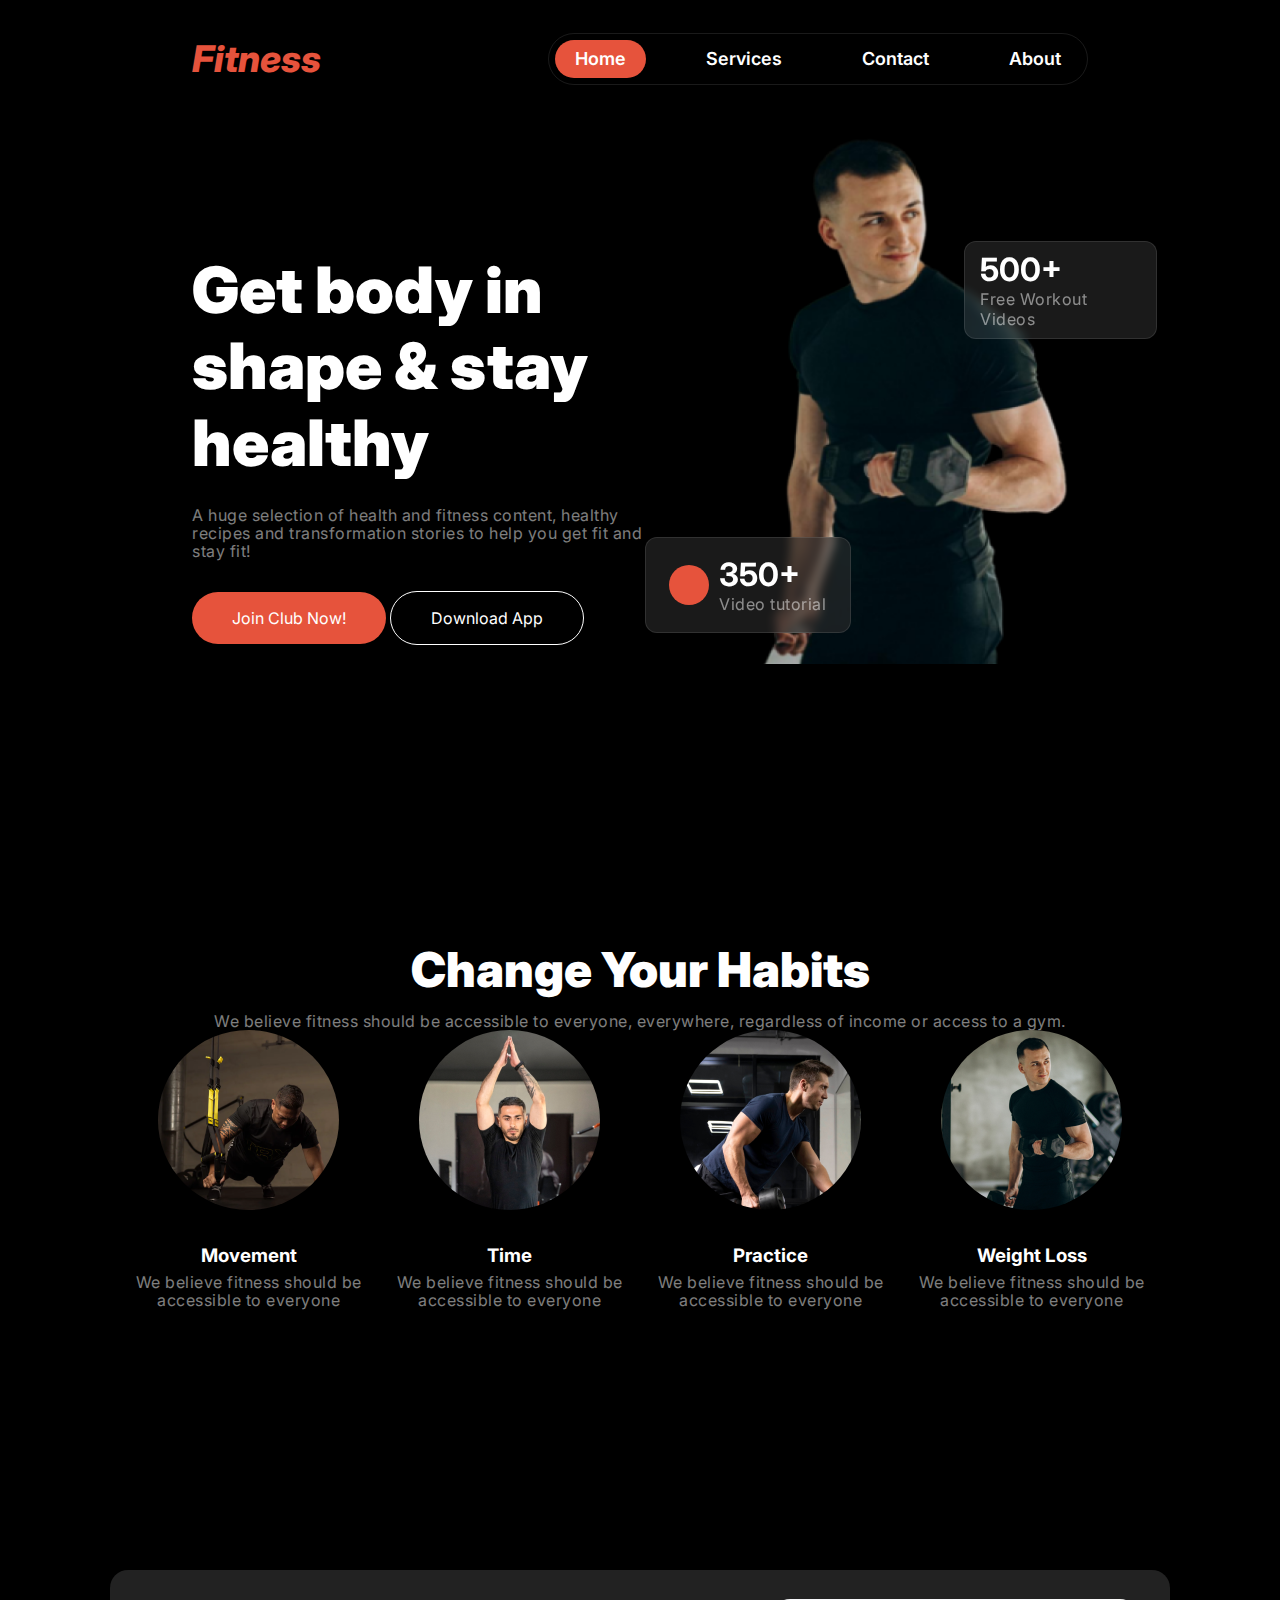
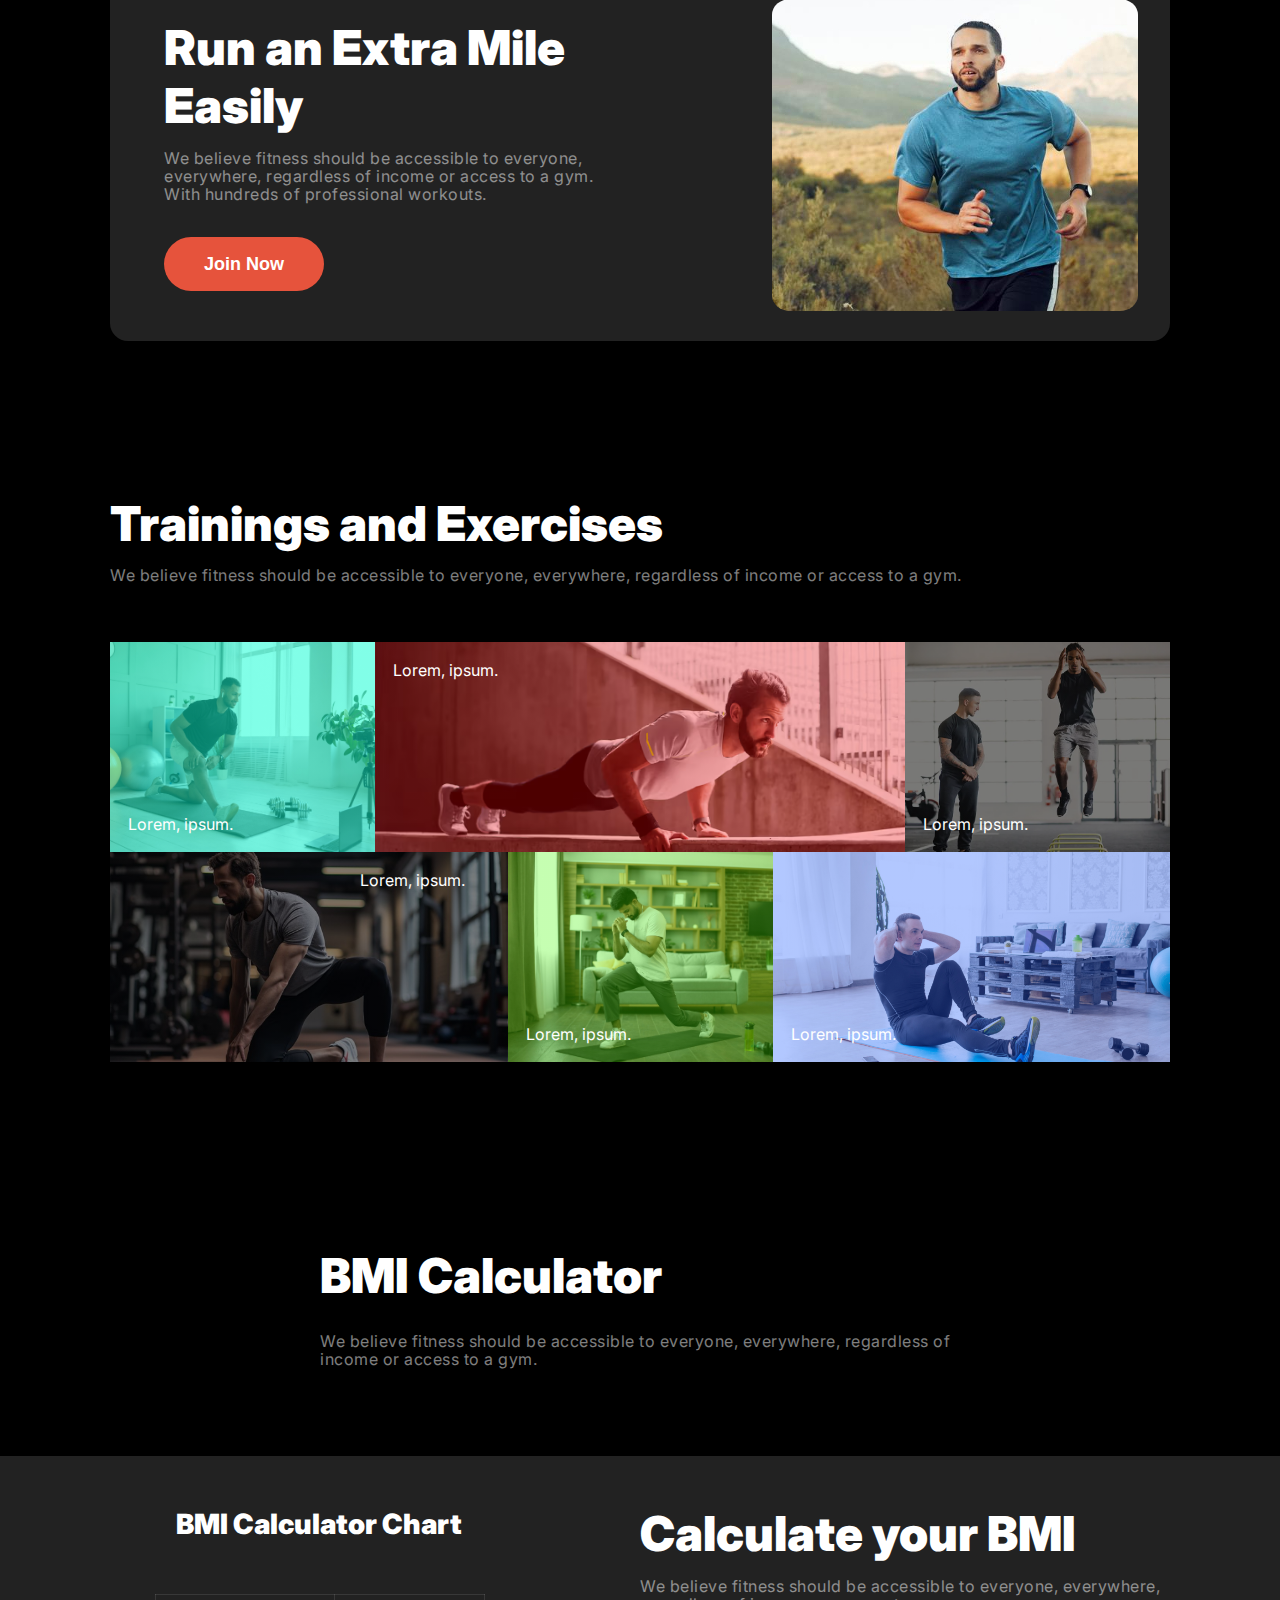
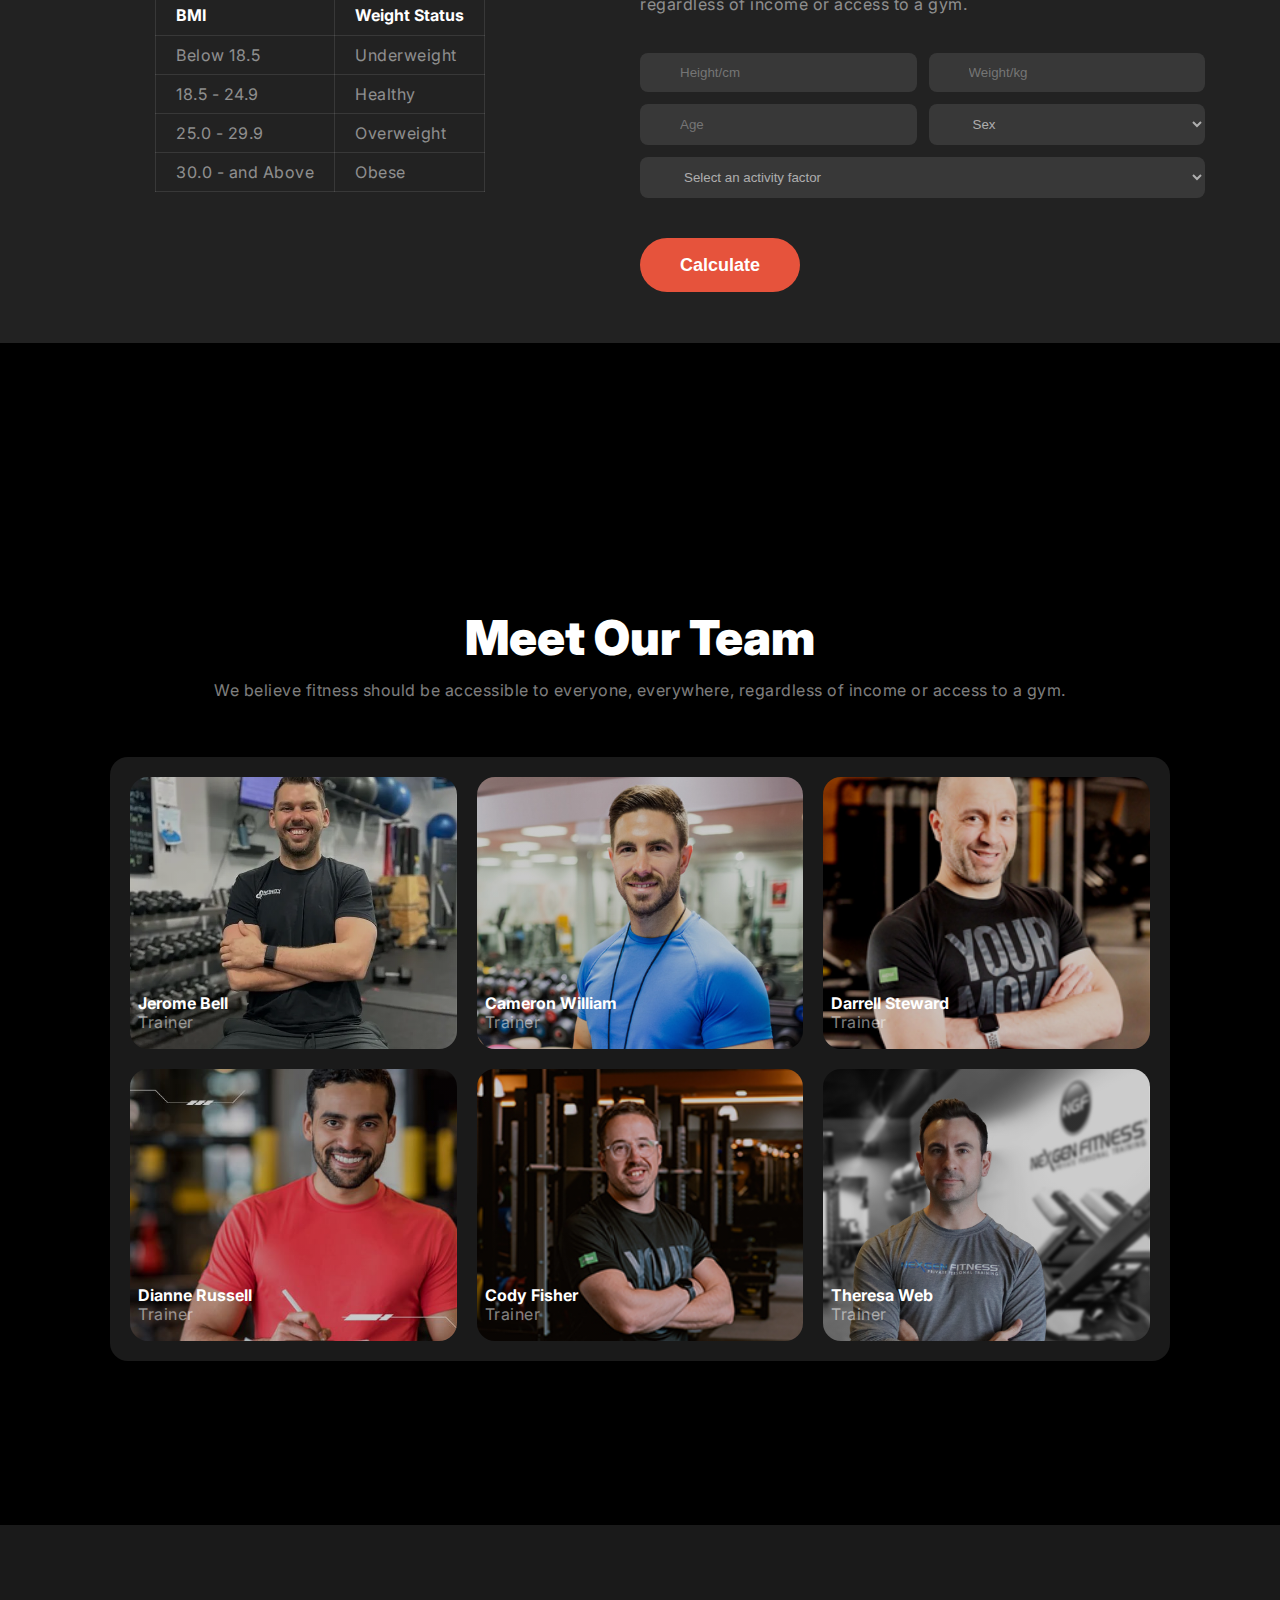
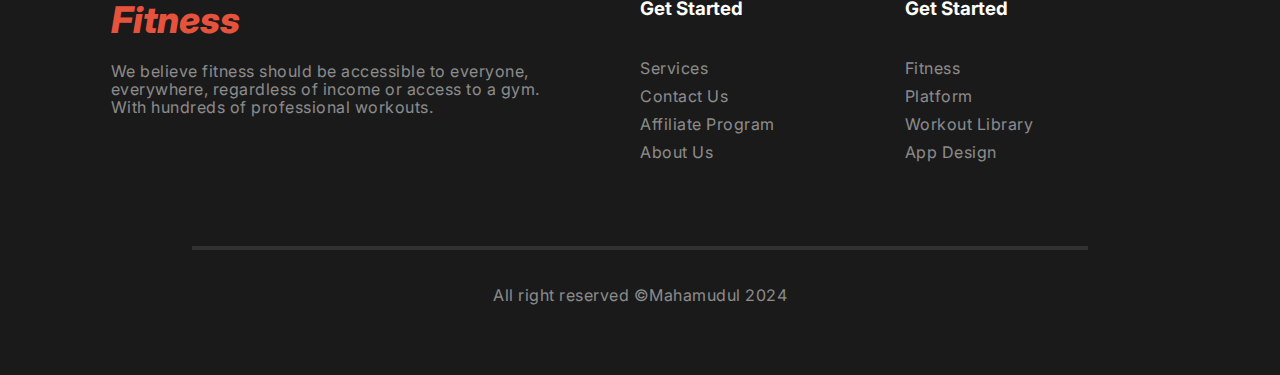
==== commit 21f27763: "added run field responsive css" ====
--- a/index.html
+++ b/index.html
@@ -39,6 +39,7 @@
                 <h1>Get body in shape & stay healthy</h1>
                 <p>A huge selection of health and fitness content, healthy recipes and transformation stories to help you get fit and stay fit!</p>
                 <div class="btn">
+                    <buttton class="btn-join-1">Join Now!</buttton>
                     <buttton class="btn-join">Join Club Now!</buttton> 
                     <buttton class="btn-download">Download App</buttton>
                 </div>
@@ -67,8 +68,8 @@
         <!-- start habit field  -->
         <section class="habit-container">
             <div class="habit">
-                <h1>Change Your Habits</h1>
-                <p>We believe fitness should be accessible to everyone, everywhere, regardless of income or access to a gym.</p>
+                <h2 class="habit-content">Change Your Habits</h2>
+                <p class="habit-content">We believe fitness should be accessible to everyone, everywhere, regardless of income or access to a gym.</p>
                 <div class="habit-card-container">
                     <div class="habit-card-1">
                         <img src="assets/img/image 3.png" alt="">
--- a/style/style.css
+++ b/style/style.css
@@ -8,7 +8,7 @@
    font-style: normal;
    color: rgb(255, 255, 255);
    background: rgb(0, 0, 0);
-   font-size: 100%;
+   font-size: 1rem;
 }
 *,
 *::before,
@@ -27,7 +27,7 @@
    font-family: Inter;
    font-size: 1.125rem;
    font-weight: 600;
-   line-height: 1.375rem;
+   line-height: 22px;
 }
 .active {
    background-color: rgb(230, 83, 60);;
@@ -39,7 +39,7 @@
    font-size: 3rem;
    font-weight: 900;
    line-height: 120%;
-   margin-bottom: 0.88rem;
+   margin-bottom: 14px;
 }
 p, td,
 .menu-1 > ul,
@@ -50,8 +50,8 @@
    color: rgba(255, 255, 255, 0.5);
    font-size: 1rem;
    font-weight: 400;
-   line-height: 1.5rem;
-   letter-spacing: 0.03rem;
+   line-height: 18px;
+   letter-spacing: 0.5px;
 }
 /* global style end  */
 
@@ -70,10 +70,10 @@
     flex-direction: row;
     justify-content: space-between;
     align-items: center;
-    border: 2px solid green;
+    
  }
  .checkbtn {
-    font-size: 30px;
+    font-size: 1.875rem;
     color: white;
     cursor: pointer;
     display: none;
@@ -82,6 +82,9 @@
   #check {
     display: none;
   }
+  .btn-join-1 {
+    display: none;
+  }
  .logo {
     color: rgb(230, 83, 60);
     font-size: 2.3rem;
@@ -91,15 +94,15 @@
  }
  .menu-bar > ul {
     display: flex;
-    gap: 2.9rem;
-    padding: 0.4rem;
+    gap: 40px;
+    padding: 6px;
     box-sizing: border-box;
     border: 1px solid rgba(255, 255, 255, 0.1);
     border-radius: 3.1rem;
  }
  .menu-bar > ul > li {
-    border-radius: 2.8rem; 
-    padding: 0.5rem 1.25rem;
+    border-radius: 46px; 
+    padding: 8px 20px;
     text-transform: capitalize;
  }
  .menu-bar >ul > li:active{
@@ -112,8 +115,8 @@
 /* banner field star  */
 header{
     width: 100%;
-    height: 100vh;
-    border: 2px solid red;
+    height: 85vh;
+    
     display: flex;
     flex-direction: column;
     justify-content: center;
@@ -121,41 +124,41 @@
  }
  .banner {
     width: 70%;
-    height: 85vh;
+    height: 72vh;
     display: flex;
     flex-direction: row;
     justify-content: space-between;
     align-items: center;
-    gap: 5.5rem;
-    border: 2px solid yellow;
+    gap: 88px;
+    
  }
  .banner-img{
     display: flex;
     flex-direction: row;
     justify-content: space-between;
     height: 100%;
-    width: 21.8rem;
+    width: 415px;
     background-image: url(../assets/img/banner.png);
     background-repeat: no-repeat;
     background-size: contain;
-    border: 2px solid yellow;
+    
  }
  .banner-content{
     height: 100%;
-    width: 37.5rem;
-    display: flex;
-    flex-direction: column;
-    justify-content: center;
-    gap: 1.75rem;
-    border: 2px solid yellow;
+    width: 600px;
+    display: flex;
+    flex-direction: column;
+    justify-content: center;
+    gap: 24px;
+    
  }
  .banner-content > h1 {
-    font-size: 4.9rem;
+    font-size: 64px;
     font-weight: 900;
     line-height: 120%;
  }
  .banner-content > p {
-    margin-bottom: 1.75rem;
+    margin-bottom: 24px;
  }
  .icon > .dot {
     width: 40px;
@@ -231,11 +234,6 @@
     font-weight: 900;
     line-height: 120%;
  }
- .habit > p {
-    text-align: center;
-    margin-bottom: 58px;
-    padding: 0 150px;
- }
  .habit-card-container {
     display: grid;
     grid-template-columns: repeat(4,1fr);
@@ -625,8 +623,16 @@
  /* for small devices  */
 
 @media only screen and (max-width: 576px) {
-
-    /* navigation field  */
+    body {
+        padding: 0 10px;
+        border: 2px solid white;
+    }
+    h2 {
+        font-size: 32px;
+        font-weight: 900;
+        line-height: 120%;
+    }
+    /* start navigation field  */
     .checkbtn {
         display: block;
         order: 1;
@@ -658,5 +664,160 @@
       #check:checked ~ ul {
         right: 0;
       }
-      /* navigation vied  */
+      /* end navigation field  */
+      /* start banner field  */
+      header{
+        display: flex;
+        flex-direction: column;
+        justify-content: center;
+        align-items: center;
+        height: 120vh;
+        width: 100%;
+      }
+      .main-nav{
+        width: 100%;
+      }
+      .banner{
+        width: 100%;
+        height: 100vh;
+        display: flex;
+        flex-direction: column;
+        gap: 10px;
+      }
+      .banner-content{
+        width: 100%;
+        height: 60%;
+      }
+      .banner-content > h1 {
+        font-size: 2.25rem;
+        padding-right: 50px;
+      }
+      .banner-img {
+        width: 100%;
+        background-size: cover;
+      }
+      .box2 {
+        margin-right: 20px;
+        margin-top: 35px;
+        width: 145.91px;
+        height: 74.09px;
+      }
+      .box1 {
+        margin-top: 300px;
+        margin-left: 0px;
+        width: 155.74px;
+        height: 72.58px;
+      }
+      .btn-join{
+        display: none;
+      }
+      .btn-join-1{
+        display: inline-block;
+        order: 1;
+        border-radius: 42px;
+        border: none;
+        padding: 16px 40px;
+        background: rgb(230, 83, 60);
+      }
+      .btn-download{
+        padding: 16px 40px;
+        box-sizing: border-box;
+        border: 1px solid rgb(255, 255, 255);
+        border-radius: 42px;
+
+      }
+      /* end banner field  */
+
+      /* start habit field  */
+      .habit-container {
+        width: 100%;
+        height: 170vh;
+        display: flex;
+        flex-direction: column;
+        justify-content: center;
+        align-items: center;
+      }
+      .habit-card-container{
+        width: 100%;
+        height: 1216px;
+        display: flex;
+        flex-direction: column;
+        justify-content: center;
+        align-items: center;
+        margin-top: 58px;
+      }
+      .habit-card-1,
+      .habit-card-2,
+      .habit-card-3,
+      .habit-card-4 {
+        width: 231px;
+        height: 274px;
+        margin-bottom: 36px;
+      }
+      .habit-content {
+        width: 318px;
+        height: 124px;
+        text-align: center;
+      }
+    
+      /* end habit field  */
+
+      /* start run field  */
+      .run-container {
+        width: 100%;
+        height: 90vh;
+        display: flex;
+        flex-direction: column;
+        justify-content: center;
+        align-items: center;
+      }
+      .run {
+        width: 100%;
+        height: 60vh;
+        display: flex;
+        flex-direction: column;
+        justify-content: space-evenly;
+      }
+      .run-content{
+        width: 287px;
+        height: 264px;
+        margin-left: 0;
+      }
+      .run-content > h2 {
+        font-size: 32px;
+        font-weight: 900;
+        line-height: 120%;
+        margin-bottom: 14px;
+     
+     
+     }
+     .run > img {
+        width: 287px;
+        height: 170px;
+        object-fit: none;
+        object-position: 65% 30%;
+        border-radius: 5%;
+     }
+      /* end run field  */
+
+      /* start training field  */
+      .training-container {
+        display: none;
+      }
+      /* end training field  */
+
+      /* start bmi field  */
+      .bmi-container {
+        display: none;
+      }
+      /* end bmi field  */
+
+      /* start team field  */
+      .team-container {
+        display: none;
+      }
+      .footer-box {
+        display: none;
+      }
+      /* end team field  */
 }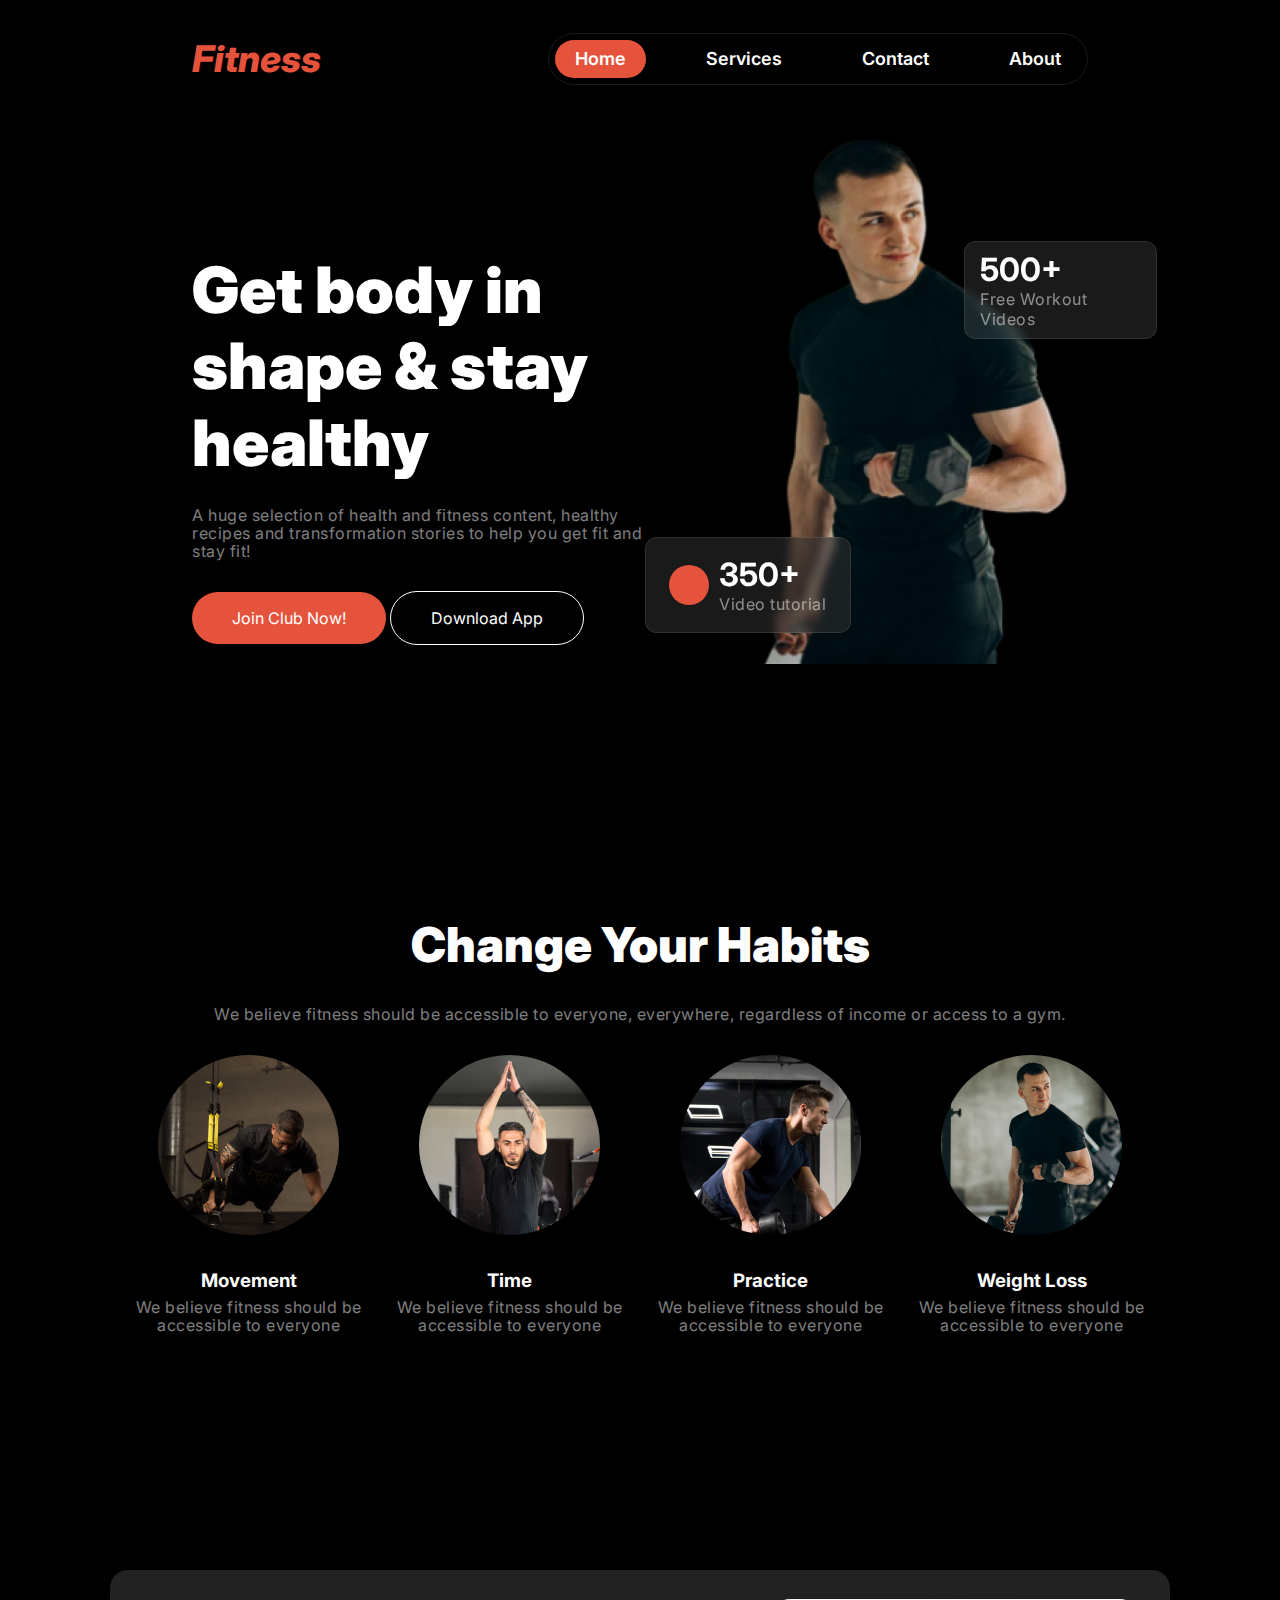
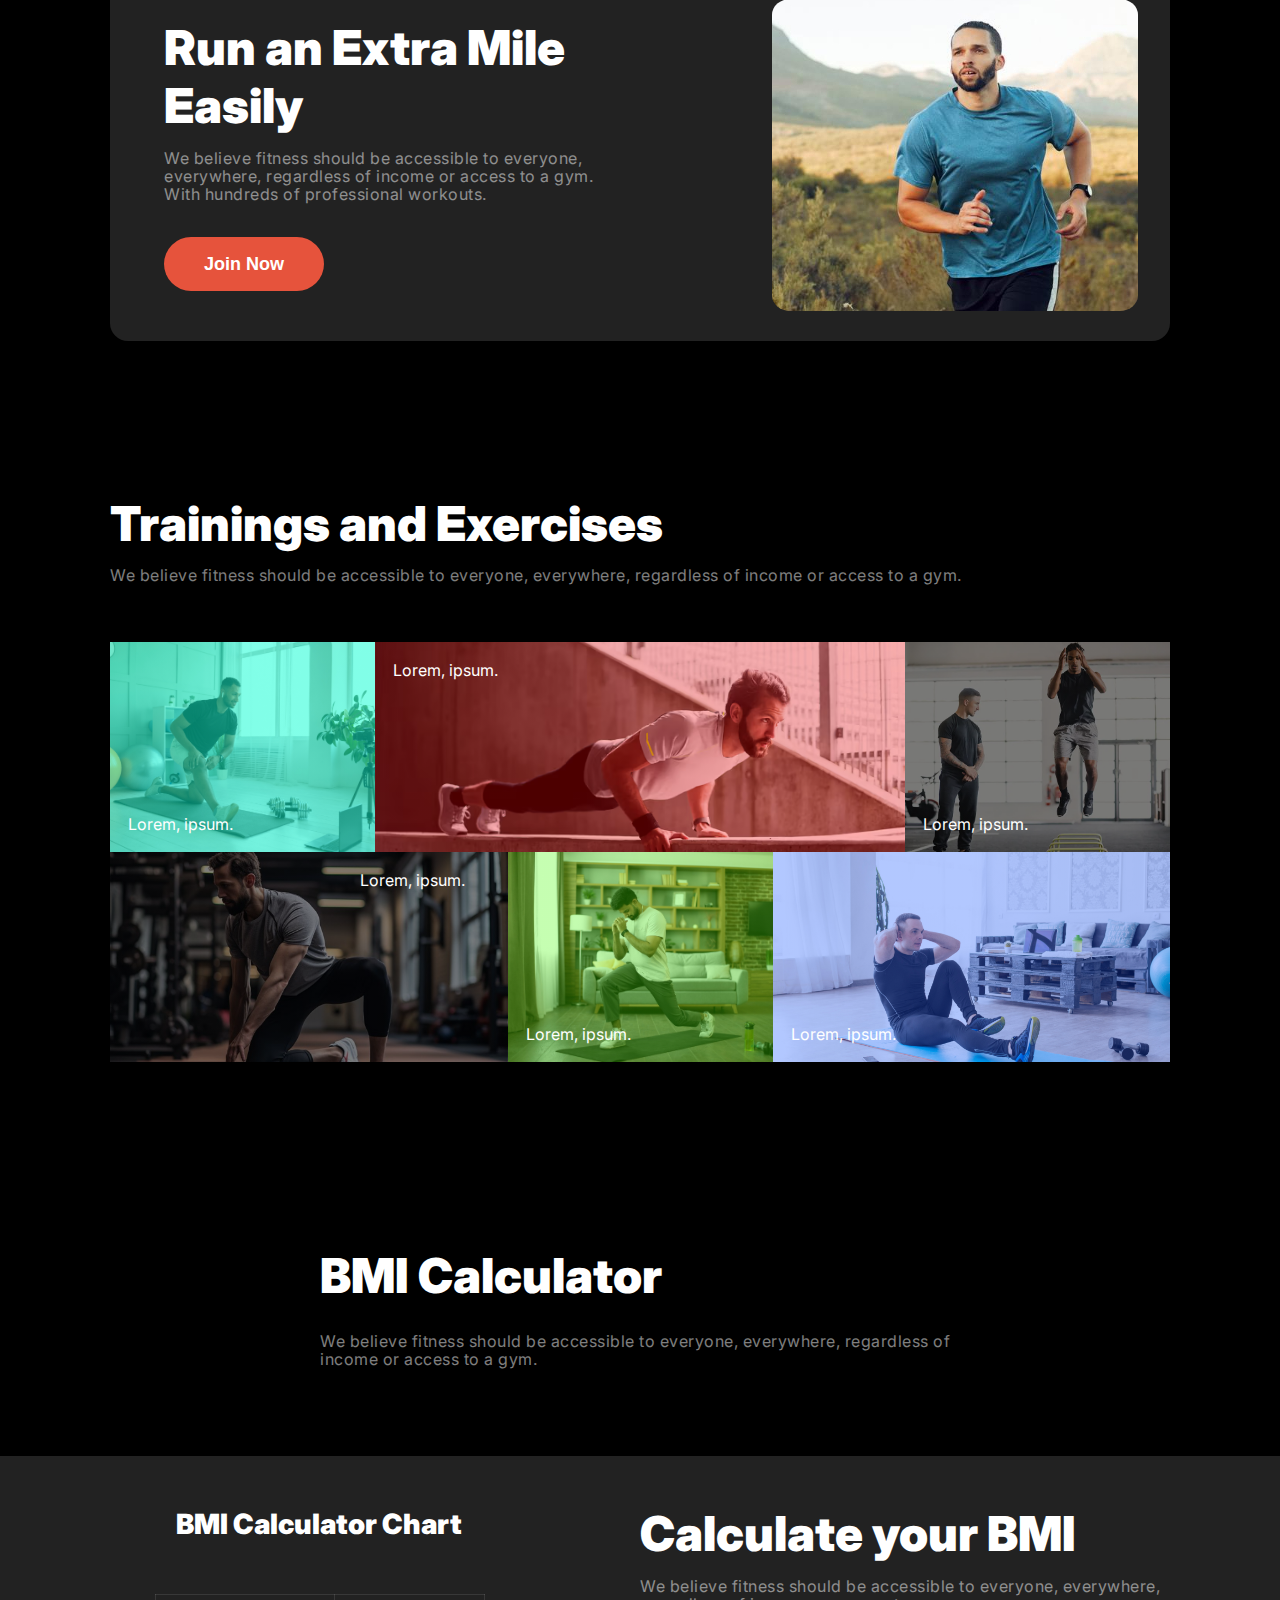
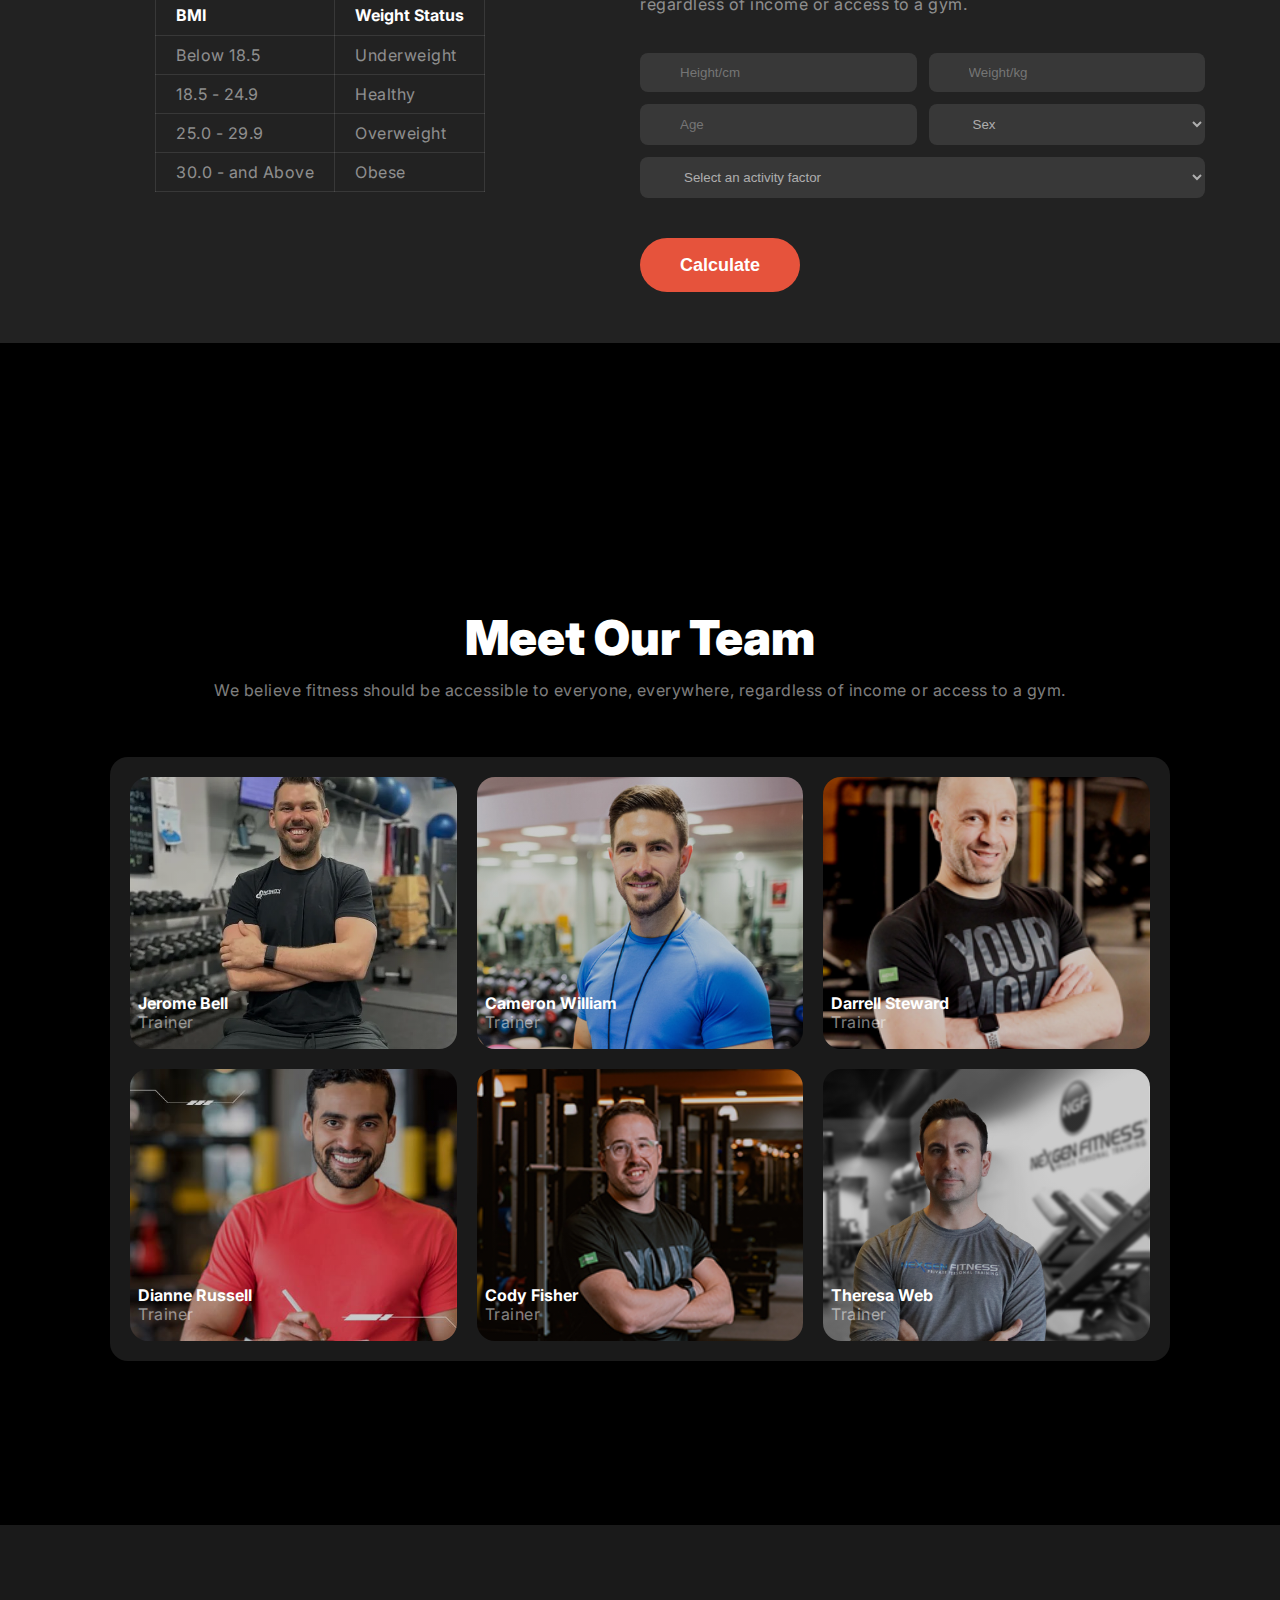
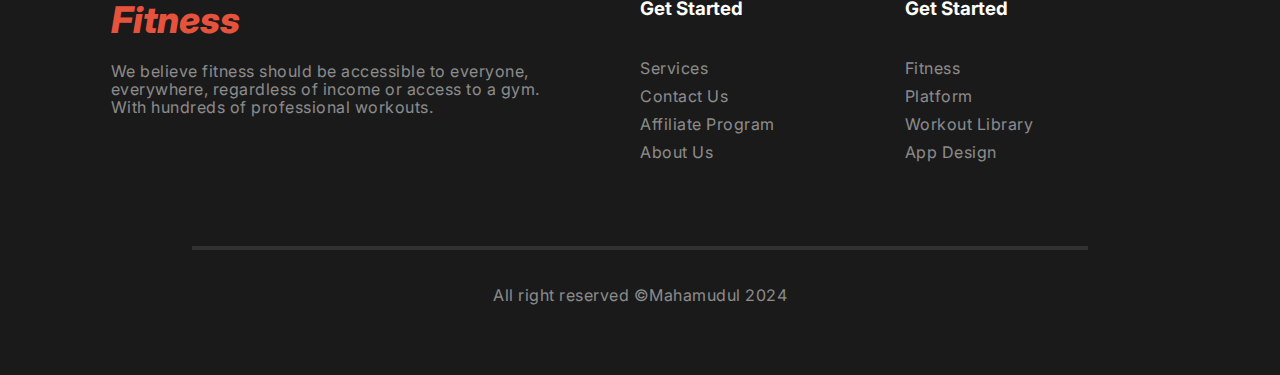
==== commit 33a836c9: "start why choose us" ====
--- a/index.html
+++ b/index.html
@@ -5,6 +5,7 @@
     <meta name="viewport" content="width=device-width, initial-scale=1.0">
     <link rel="stylesheet" href="https://cdnjs.cloudflare.com/ajax/libs/font-awesome/5.15.3/css/all.min.css"/>
     <link rel="stylesheet" href="style/style.css">
+    <link rel="stylesheet" href="style/responsive.css">
     <title>Fitness Challenge</title>
 </head>
 <body>
--- a/style/style.css
+++ b/style/style.css
@@ -99,11 +99,13 @@
     box-sizing: border-box;
     border: 1px solid rgba(255, 255, 255, 0.1);
     border-radius: 3.1rem;
+    
  }
  .menu-bar > ul > li {
     border-radius: 46px; 
     padding: 8px 20px;
     text-transform: capitalize;
+    
  }
  .menu-bar >ul > li:active{
     background: rgb(230, 83, 60);
@@ -228,11 +230,14 @@
     justify-content: center;
     align-items: center;
  }
- .habit > h1 {
-    margin-bottom: 14px;
+ .habit > h2 {
+    margin-bottom: 2rem;
     font-size: 48px;
     font-weight: 900;
     line-height: 120%;
+ }
+ .habit > p {
+   margin-bottom:  2rem;
  }
  .habit-card-container {
     display: grid;
@@ -619,205 +624,3 @@
     border: 2px solid rgba(255, 255, 255, 0.1);
  }
  /* end footer field  */
- 
- /* for small devices  */
-
-@media only screen and (max-width: 576px) {
-    body {
-        padding: 0 10px;
-        border: 2px solid white;
-    }
-    h2 {
-        font-size: 32px;
-        font-weight: 900;
-        line-height: 120%;
-    }
-    /* start navigation field  */
-    .checkbtn {
-        display: block;
-        order: 1;
-        margin-right: 20px;
-      }
-    
-      ul {
-        position: fixed;
-        top: 80px;
-        right: -100%;
-        background-color: green;
-        width: 100%;
-        height: 100vh;
-        display: flex;
-        flex-direction: column;
-        justify-content: center;
-        align-items: center;
-        transition: all 0.3s;
-      }
-    
-      ul li {
-        margin: 20px 0;
-      }
-    
-      ul li a {
-        font-size: 20px;
-      }
-    
-      #check:checked ~ ul {
-        right: 0;
-      }
-      /* end navigation field  */
-      /* start banner field  */
-      header{
-        display: flex;
-        flex-direction: column;
-        justify-content: center;
-        align-items: center;
-        height: 120vh;
-        width: 100%;
-      }
-      .main-nav{
-        width: 100%;
-      }
-      .banner{
-        width: 100%;
-        height: 100vh;
-        display: flex;
-        flex-direction: column;
-        gap: 10px;
-      }
-      .banner-content{
-        width: 100%;
-        height: 60%;
-      }
-      .banner-content > h1 {
-        font-size: 2.25rem;
-        padding-right: 50px;
-      }
-      .banner-img {
-        width: 100%;
-        background-size: cover;
-      }
-      .box2 {
-        margin-right: 20px;
-        margin-top: 35px;
-        width: 145.91px;
-        height: 74.09px;
-      }
-      .box1 {
-        margin-top: 300px;
-        margin-left: 0px;
-        width: 155.74px;
-        height: 72.58px;
-      }
-      .btn-join{
-        display: none;
-      }
-      .btn-join-1{
-        display: inline-block;
-        order: 1;
-        border-radius: 42px;
-        border: none;
-        padding: 16px 40px;
-        background: rgb(230, 83, 60);
-      }
-      .btn-download{
-        padding: 16px 40px;
-        box-sizing: border-box;
-        border: 1px solid rgb(255, 255, 255);
-        border-radius: 42px;
-
-      }
-      /* end banner field  */
-
-      /* start habit field  */
-      .habit-container {
-        width: 100%;
-        height: 170vh;
-        display: flex;
-        flex-direction: column;
-        justify-content: center;
-        align-items: center;
-      }
-      .habit-card-container{
-        width: 100%;
-        height: 1216px;
-        display: flex;
-        flex-direction: column;
-        justify-content: center;
-        align-items: center;
-        margin-top: 58px;
-      }
-      .habit-card-1,
-      .habit-card-2,
-      .habit-card-3,
-      .habit-card-4 {
-        width: 231px;
-        height: 274px;
-        margin-bottom: 36px;
-      }
-      .habit-content {
-        width: 318px;
-        height: 124px;
-        text-align: center;
-      }
-    
-      /* end habit field  */
-
-      /* start run field  */
-      .run-container {
-        width: 100%;
-        height: 90vh;
-        display: flex;
-        flex-direction: column;
-        justify-content: center;
-        align-items: center;
-      }
-      .run {
-        width: 100%;
-        height: 60vh;
-        display: flex;
-        flex-direction: column;
-        justify-content: space-evenly;
-      }
-      .run-content{
-        width: 287px;
-        height: 264px;
-        margin-left: 0;
-      }
-      .run-content > h2 {
-        font-size: 32px;
-        font-weight: 900;
-        line-height: 120%;
-        margin-bottom: 14px;
-     
-     
-     }
-     .run > img {
-        width: 287px;
-        height: 170px;
-        object-fit: none;
-        object-position: 65% 30%;
-        border-radius: 5%;
-     }
-      /* end run field  */
-
-      /* start training field  */
-      .training-container {
-        display: none;
-      }
-      /* end training field  */
-
-      /* start bmi field  */
-      .bmi-container {
-        display: none;
-      }
-      /* end bmi field  */
-
-      /* start team field  */
-      .team-container {
-        display: none;
-      }
-      .footer-box {
-        display: none;
-      }
-      /* end team field  */
-}--- a/style/responsive.css
+++ b/style/responsive.css
@@ -0,0 +1,322 @@
+ 
+ /* for small devices  */
+
+ @media only screen and (max-width: 576px) {
+    body {
+        padding: 0 10px;
+        margin: 0;
+        border: 2px solid white;
+    }
+    h2 {
+        font-size: 2rem;
+        font-weight: 900;
+        line-height: 120%;
+    }
+    /* start navigation field  */
+    .checkbtn {
+        display: block;
+        order: 1;
+        margin-right: 20px;
+      }
+      .menu-bar{
+        position: relative;
+      }
+      .menu-bar ul {
+        visibility: hidden;
+        position: absolute;
+        top: 100%;
+        right: -100%;
+        background-color: green;
+        
+        display: flex;
+        flex-direction: column;
+        justify-content: center;
+        align-items: center;
+        transition: all 0.3s;
+      }
+    
+      ul li {
+        margin: 20px 0;
+      }
+    
+      ul li a {
+        font-size: 20px;
+      }
+    
+      #check:checked ~ ul {
+        visibility: visible;
+        right: 0;
+      }
+      /* end navigation field  */
+      /* start banner field  */
+      header{
+        display: flex;
+        flex-direction: column;
+        justify-content: center;
+        align-items: center;
+        height: 120vh;
+        width: 100%;
+      }
+      .main-nav{
+        width: 100%;
+      }
+      .banner{
+        width: 100%;
+        height: 100vh;
+        display: flex;
+        flex-direction: column;
+        gap: 10px;
+      }
+      .banner-content{
+        width: 100%;
+        height: 60%;
+      }
+      .banner-content > h1 {
+        font-size: 2.25rem;
+        padding-right: 50px;
+      }
+      .banner-content > p {
+        width: 274px;
+      }
+      .banner-img {
+        width: 100%;
+        background-size: cover;
+      }
+      .box2 {
+        margin-right: 20px;
+        margin-top: 35px;
+        width: 145.91px;
+        height: 74.09px;
+      }
+      .box1 {
+        margin-top: 300px;
+        margin-left: 0px;
+        width: 155.74px;
+        height: 72.58px;
+      }
+      .btn-join{
+        display: none;
+      }
+      .btn-join-1{
+        display: inline-block;
+        order: 1;
+        border-radius: 42px;
+        border: none;
+        padding: 16px 40px;
+        background: rgb(230, 83, 60);
+      }
+      .btn-download{
+        padding: 16px 40px;
+        box-sizing: border-box;
+        border: 1px solid rgb(255, 255, 255);
+        border-radius: 42px;
+
+      }
+      /* end banner field  */
+
+      /* start habit field  */
+      .habit-container {
+        width: 100%;
+        height: 180vh;
+        display: flex;
+        flex-direction: column;
+        justify-content: center;
+        align-items: center;
+      }
+      .habit-card-container{
+        width: 100%;
+        height: 1216px;
+        display: flex;
+        flex-direction: column;
+        justify-content: center;
+        align-items: center;
+        margin-top: 58px;
+      }
+      .habit-card-1,
+      .habit-card-2,
+      .habit-card-3,
+      .habit-card-4 {
+        width: 231px;
+        height: 274px;
+        margin-bottom: 36px;
+      }
+      .habit-content {
+        width: 318px;
+        height: 124px;
+        text-align: center;
+      }
+      .habit > h2 {
+        font-size: 2rem;
+      }
+      /* end habit field  */
+
+      /* start run field  */
+      .run-container {
+        width: 100%;
+        height: 80vh;
+        display: flex;
+        flex-direction: column;
+        justify-content: center;
+        align-items: center;
+      }
+      .run {
+        width: 100%;
+        height: 60vh;
+        display: flex;
+        flex-direction: column;
+        justify-content: space-evenly;
+      }
+      .run-content{
+        width: 287px;
+        height: 264px;
+        margin-left: 0;
+      }
+      .run-content > h2 {
+        font-size: 32px;
+        font-weight: 900;
+        line-height: 120%;
+        margin-bottom: 14px;
+     
+     
+     }
+     .run > img {
+        width: 287px;
+        height: 170px;
+        object-fit: cover;
+        border-radius: 5%;
+        margin-right: 0;
+     }
+      /* end run field  */
+
+      /* start training field  */
+      .training-container {
+        width: 100%;
+      }
+      .training {
+        width: 100%;
+      }
+      .training-img {
+        display: grid;
+        grid-template-columns: 55% 5% 30% 10%;
+        grid-template-rows: repeat(2, 140px);
+     }
+     .training-img > .img-4 {
+      display: flex;
+      flex-direction: column;
+      justify-content: flex-end;
+      padding: 0 0 18px 18px;
+     }
+     /* .img-1 {
+        grid-column: 1;
+        background-position: top center;
+     }
+     .img-2 {
+        grid-column: 2;
+     }
+     
+     .img-4 {
+        grid-column: 1;
+     }
+     .img-5 {
+        grid-column: 2;
+     } */
+      .training-img > .img-3 {
+        visibility: hidden;
+      }
+      .training-img > .img-6 {
+        visibility: hidden;
+      }
+      /* end training field  */
+
+      /* start bmi field  */
+      .bmi-container {
+        width: 100%;
+        height: 130vh;
+        align-items: start;
+     }
+     .bmi-header {
+      width: 90%;
+      margin-bottom: 50px;
+
+   }
+     .bmi-chart {
+      align-items: start;
+   }
+   .bmi-chart > h3 {
+    width: 100%;
+    font-size: 1rem;
+    margin: 23px 0;
+   }
+      .bmi-calculator{
+        width: 100%;
+        height: 850px;
+        grid-template-columns: repeat(1,1fr);
+        padding: 10px;
+     }
+     .bmi-cal{
+      width: 354px;
+      height: 395px;
+     }
+     .bmi-cal > h2 {
+      margin: 42px 0 14px 0;
+   }
+     .bmi-cal > form > input {
+      padding: 12px 12px;
+      margin: 6px 12px 6px 0;
+   }
+      /* end bmi field  */
+
+      /* start team field  */
+      .team-container {
+        height: 180vh;
+        
+      }
+      .team{
+        width: 100%;
+        height: 1500px;
+        text-align: center;
+      }
+      .team > h2 {
+        font-size: 2rem;
+     }
+      .team-img {
+        display: grid;
+        width: 353px;
+        height: 1188px;
+        grid-template-columns: repeat(1, 1fr);
+        grid-template-rows: repeat(4, 1fr);
+        gap: 20px;
+        border-radius: 18px;
+        border: none;
+        background: rgba(255, 255, 255, 0.1);
+        padding: 20px;
+        text-align: start;
+     }
+     .img-05,
+    .img-06{
+      display: none;
+    }
+      /* end team field  */
+
+      /* start footer field  */
+      footer{
+        width: 100%;
+        height: 720px;
+      }
+        .footer-box {
+          width: 353px;
+          height: 548px;
+          grid-template-columns: repeat(1,1fr);
+        }
+        .footer-menu {
+          grid-template-columns: repeat(1,1fr);
+       }
+       .footer-content {
+        padding-right: 0px;
+     }
+     .menu-1 > h3,
+      .menu-2 > h3 {
+    margin-bottom: 30px;
+ }
+      /* end footer field  */
+}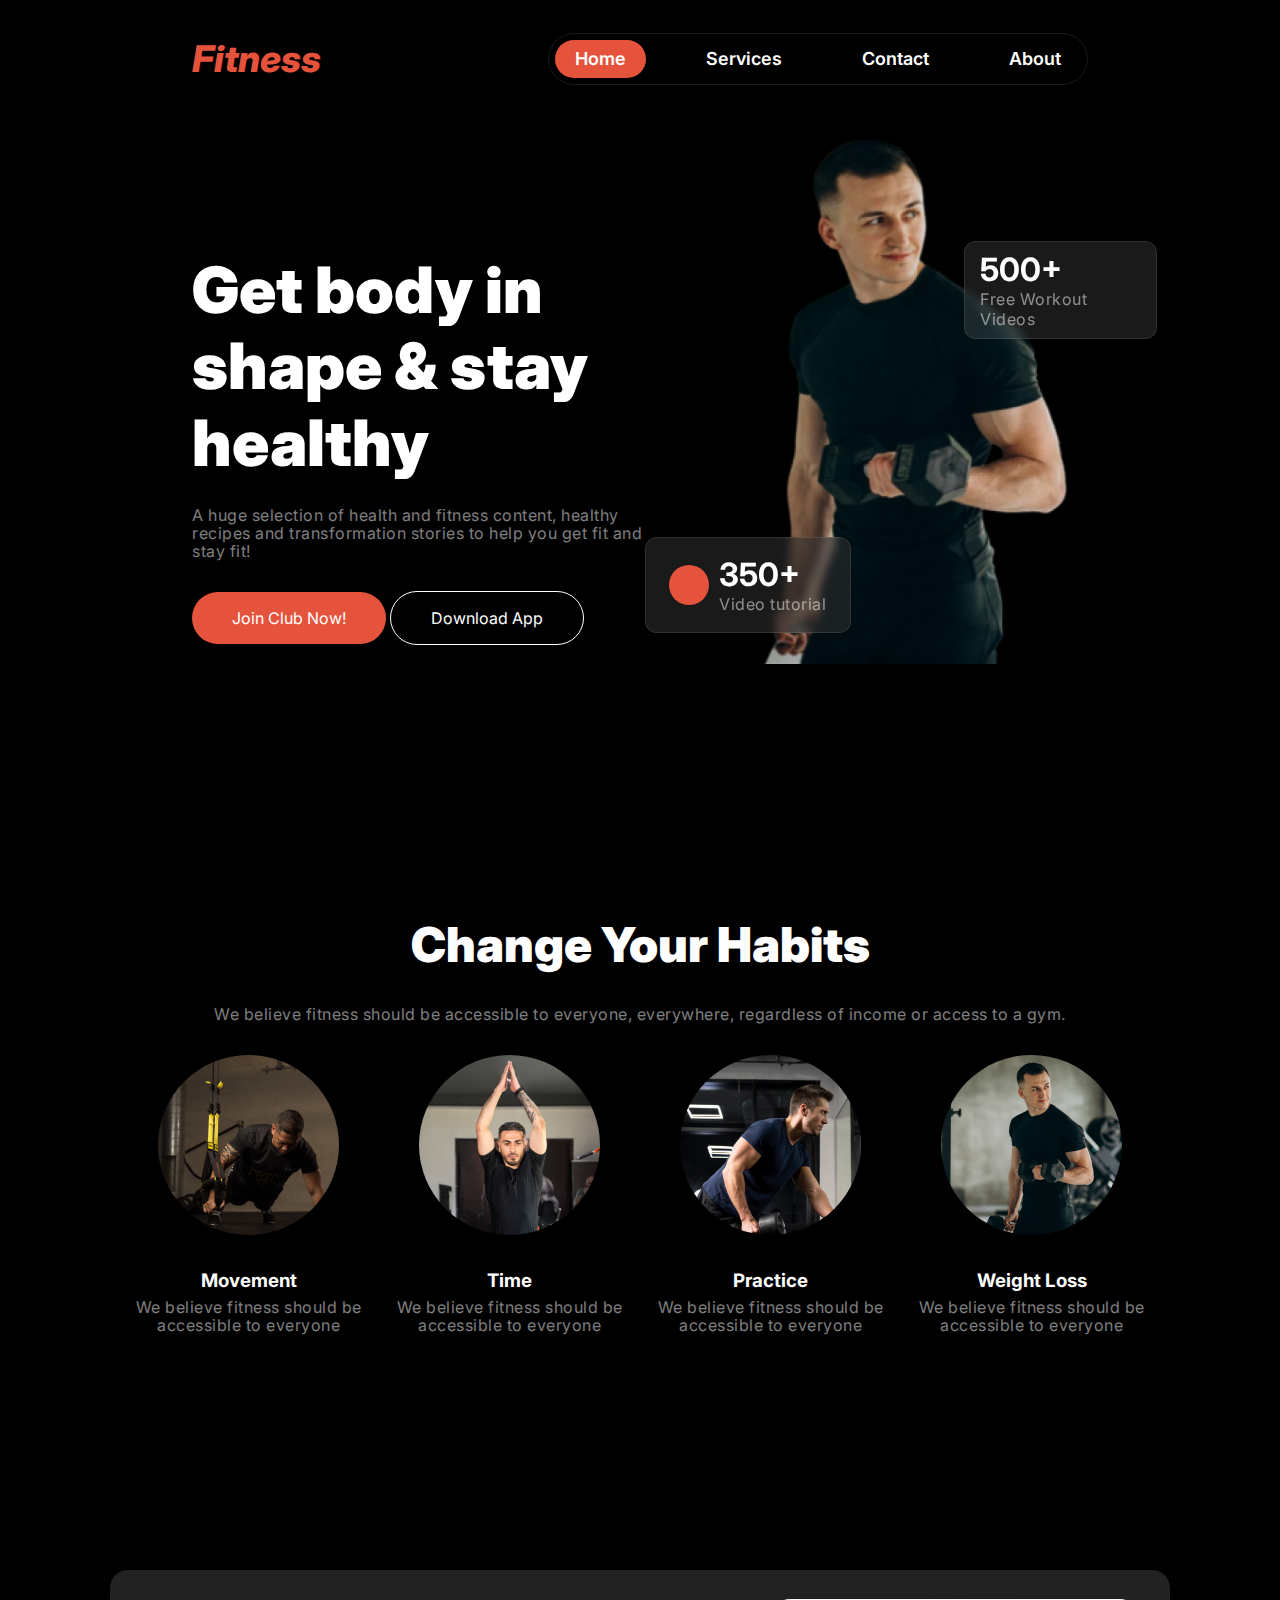
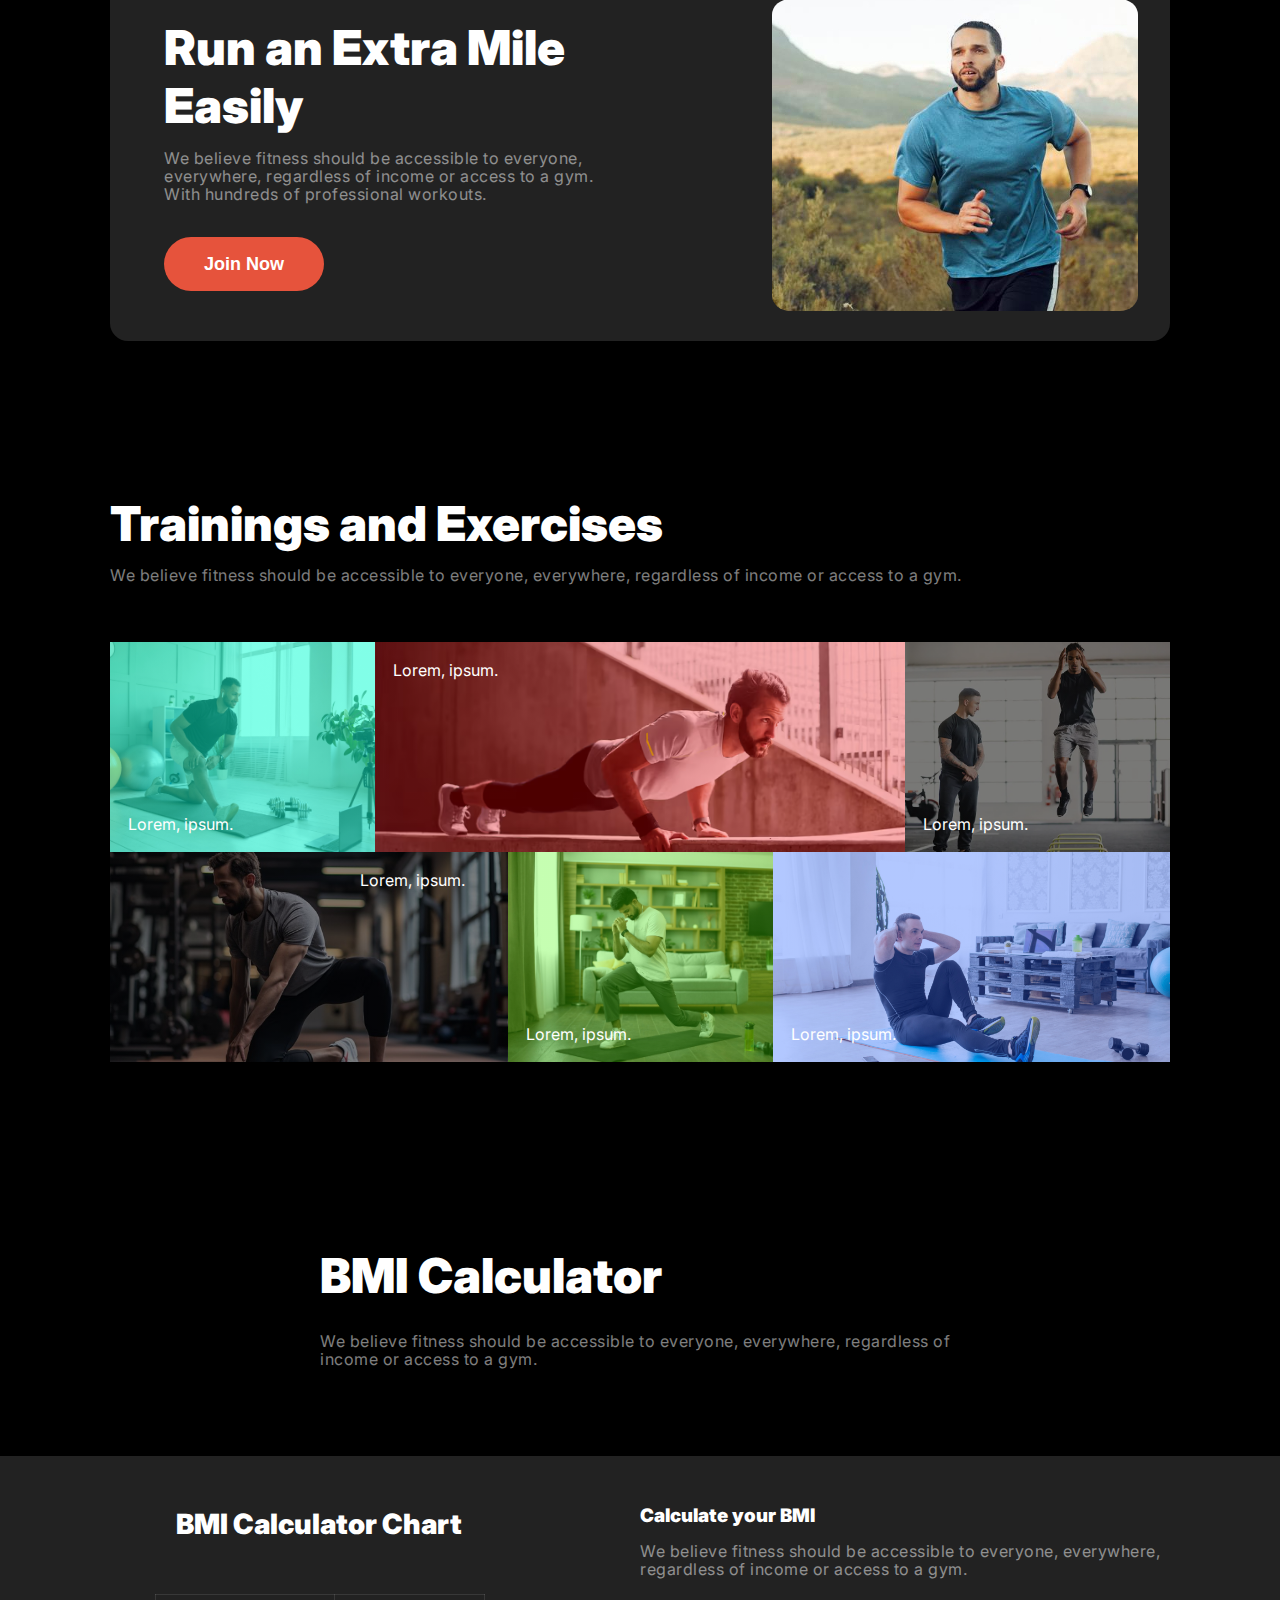
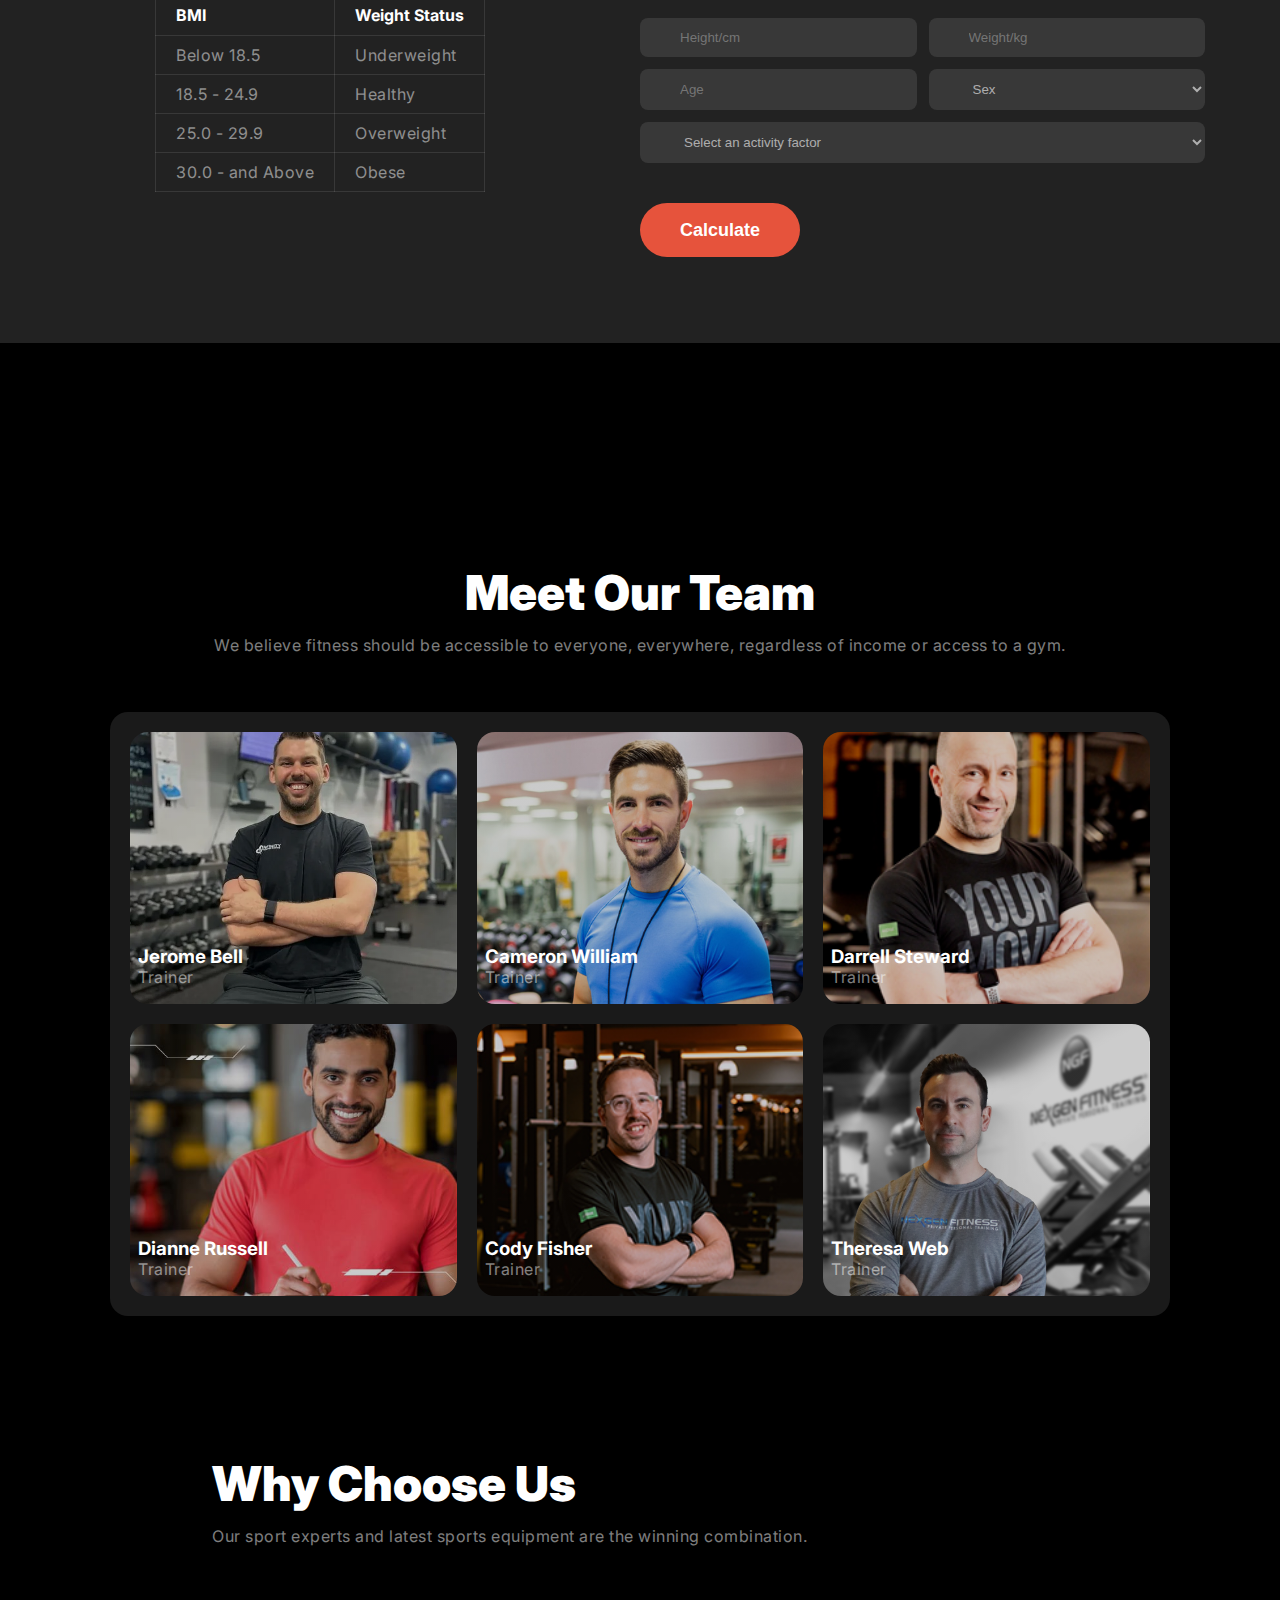
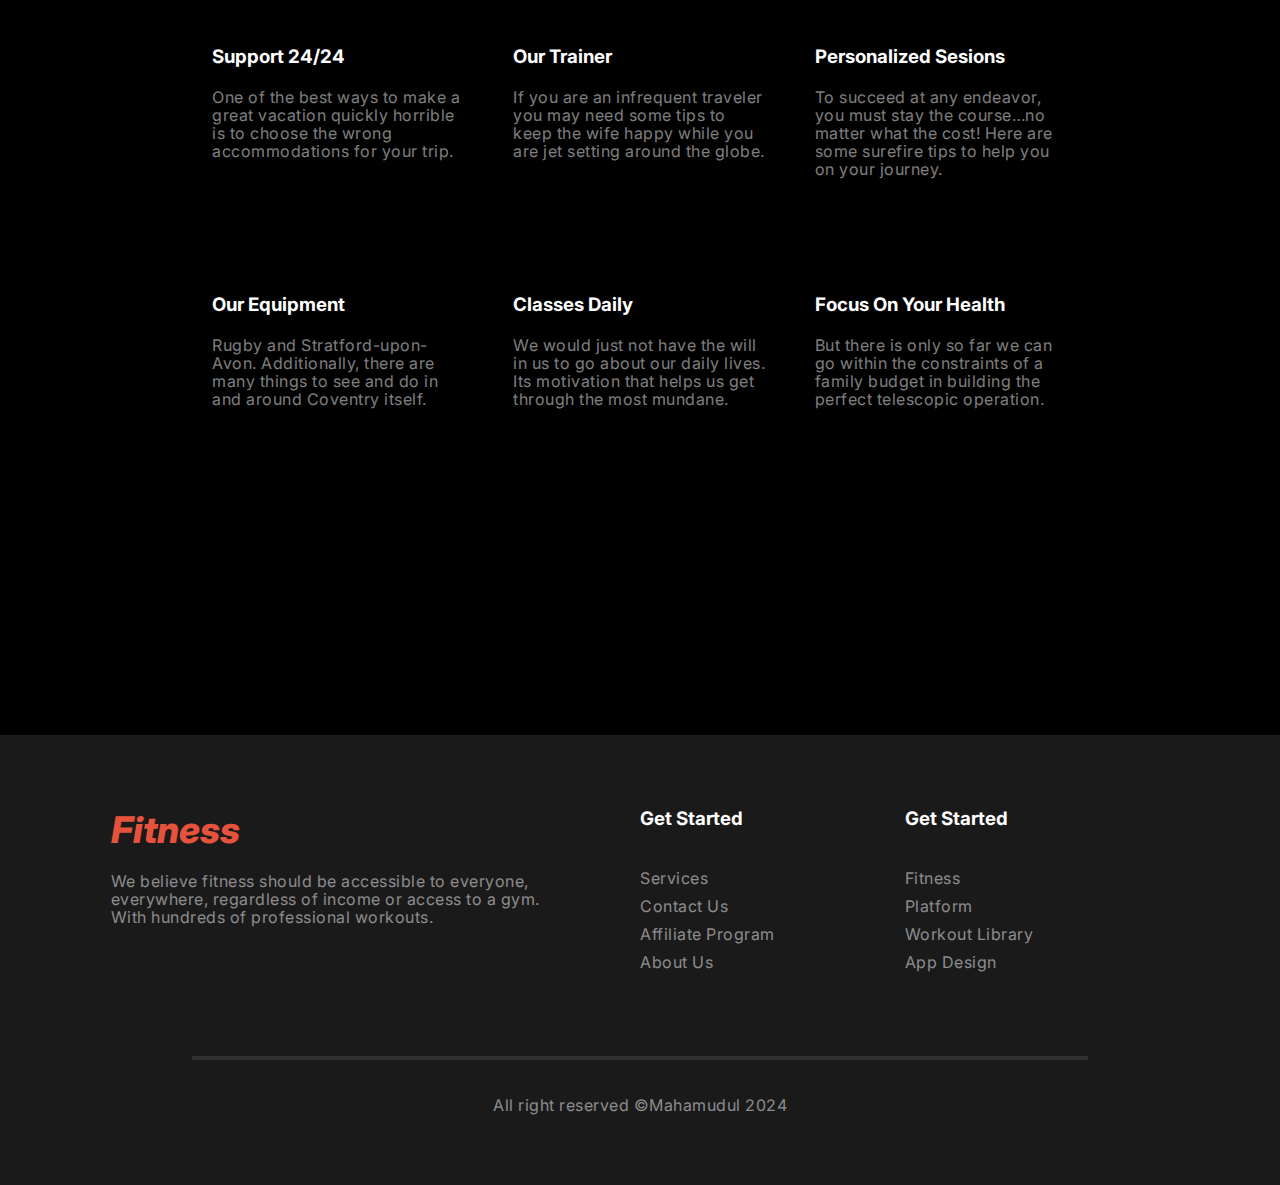
==== commit be96c96e: "add why choose us section" ====
--- a/index.html
+++ b/index.html
@@ -3,7 +3,7 @@
 <head>
     <meta charset="UTF-8">
     <meta name="viewport" content="width=device-width, initial-scale=1.0">
-    <link rel="stylesheet" href="https://cdnjs.cloudflare.com/ajax/libs/font-awesome/5.15.3/css/all.min.css"/>
+    <link rel="stylesheet" href="https://cdnjs.cloudflare.com/ajax/libs/font-awesome/6.6.0/css/all.min.css" integrity="sha512-Kc323vGBEqzTmouAECnVceyQqyqdsSiqLQISBL29aUW4U/M7pSPA/gEUZQqv1cwx4OnYxTxve5UMg5GT6L4JJg==" crossorigin="anonymous" referrerpolicy="no-referrer" />
     <link rel="stylesheet" href="style/style.css">
     <link rel="stylesheet" href="style/responsive.css">
     <title>Fitness Challenge</title>
@@ -175,7 +175,7 @@
                     </table>
                 </div>
                 <div class="bmi-cal">
-                    <h2>Calculate your BMI</h2>
+                    <h3>Calculate your BMI</h3>
                     <p>We believe fitness should be accessible to everyone, everywhere, regardless of income or access to a gym. </p>
                     <form action="">
                         <input type="number" name="number" id="" min="0" placeholder="Height/cm">
@@ -201,33 +201,76 @@
                 <p>We believe fitness should be accessible to everyone, everywhere, regardless of income or access to a gym.</p>
                 <div class="team-img">
                     <div class="img-01">
-                        <h4>Jerome Bell</h4>
+                        <h3>Jerome Bell</h3>
                         <p>Trainer</p>
                     </div>
                     <div class="img-02">
-                        <h4>Cameron William</h4>
+                        <h3>Cameron William</h3>
                         <p>Trainer</p>
                     </div>
                     <div class="img-03">
-                        <h4>Darrell Steward</h4>
+                        <h3>Darrell Steward</h3>
                         <p>Trainer</p>
                     </div>
                     <div class="img-04">
-                        <h4>Dianne Russell</h4>
+                        <h3>Dianne Russell</h3>
                         <p>Trainer</p>
                     </div>
                     <div class="img-05">
-                        <h4>Cody Fisher</h4>
+                        <h3>Cody Fisher</h3>
                         <p>Trainer</p>
                     </div>
                     <div class="img-06">
-                        <h4>Theresa Web</h4>
+                        <h3>Theresa Web</h3>
                         <p>Trainer</p>
                     </div>
                 </div>
             </div>
         </section>
         <!-- end team field  -->
+
+        <!-- start why choose field  -->
+        <section class="why-choose-container">
+            <div class="why-choose-box">
+                <div class="why-choose-content">
+                    <h2>Why Choose Us</h2>
+                    <p>Our sport experts and latest sports equipment are the winning combination.</p>
+                </div>
+                <div class="why-choose-card">
+                    <div class="why-card-1">
+                        <i class="fa-solid fa-headset"></i>
+                        <h3>Support 24/24</h3>
+                        <p>One of the best ways to make a great vacation quickly horrible is to choose the wrong accommodations for your trip.</p>
+                    </div>
+                    <div class="why-card-2">
+                        <i class="fa-solid fa-people-group"></i>
+                        <h3>Our Trainer</h3>
+                        <p>If you are an infrequent traveler you may need some tips to keep the wife happy while you are jet setting around the globe.</p>
+                    </div>
+                    <div class="why-card-3">
+                        <i class="fa-solid fa-heart-pulse"></i>
+                        <h3>Personalized Sesions</h3>
+                        <p>To succeed at any endeavor, you must stay the course…no matter what the cost! Here are some surefire tips to help you on your journey.</p>
+                    </div>
+                    <div class="why-card-4">
+                        <i class="fa-solid fa-dumbbell"></i>
+                        <h3>Our Equipment</h3>
+                        <p>Rugby and Stratford-upon-Avon. Additionally, there are many things to see and do in and around Coventry itself.</p>
+                    </div>
+                    <div class="why-card-5">
+                        <i class="fa-solid fa-calendar-days"></i>
+                        <h3>Classes Daily</h3>
+                        <p>We would just not have the will in us to go about our daily lives. Its motivation that helps us get through the most mundane.</p>
+                    </div>
+                    <div class="why-card-6">
+                        <i class="fa-solid fa-user-doctor"></i>
+                        <h3>Focus On Your Health</h3>
+                        <p>But there is only so far we can go within the constraints of a family budget in building the perfect telescopic operation.</p>
+                    </div>
+                </div>
+            </div>
+        </section>
+        <!-- end why choose field  -->
     </main>
 
     <footer>
--- a/style/style.css
+++ b/style/style.css
@@ -30,7 +30,7 @@
    line-height: 22px;
 }
 .active {
-   background-color: rgb(230, 83, 60);;
+   background-color: rgb(230, 83, 60);
 }
 button {
    color: rgb(230, 83, 60);
@@ -452,7 +452,9 @@
     width: 577px;
     height: 386px;
  }
- .bmi-cal > h2 {
+ .bmi-cal > h3 {
+   font-weight: 900;
+    line-height: 120%;
     margin: 49px 0 14px 0;
  }
  .bmi-cal > p {
@@ -505,7 +507,7 @@
 /* start team field  */
 .team-container {
     width: 100%;
-    height: 120vh;
+    height: 110vh;
     display: flex;
     flex-direction: column;
     justify-content: center;
@@ -583,7 +585,54 @@
  }
  /* end team field  */
  
-
+/* start why choose field  */
+.why-choose-container{
+   width: 100%;
+   height: 100vh;
+   display: flex;
+   flex-direction: column;
+   justify-content: center;
+   align-items: center;
+}
+.why-choose-box{
+   width: 70%;
+   height:100vh;
+   display: flex;
+   flex-direction: column;
+   padding: 20px;
+}
+.why-choose-content{
+   padding: 0 0 80px 0;
+   text-align: left;
+}
+.why-choose-content > h3{
+   font-size: 2rem;
+}
+.why-choose-card{
+   height: 60vh;
+   display: grid;
+   grid-template-columns: repeat(3, 150fr);
+   grid-template-rows: repeat(2, 200px);
+   gap:3rem;
+}
+.why-card-1,
+.why-card-2,
+.why-card-3,
+.why-card-4,
+.why-card-5,
+.why-card-6{
+   display: flex;
+   flex-direction: column;
+   justify-content: start;
+   align-items: flex-start;
+   text-align: left;
+   gap: 20px;
+}
+.fa-solid{
+   font-size: 50px;
+   color: rgb(230, 83, 60);
+}
+/* end why choose field  */
 /* start footer field  */
 footer{
     width: 100%;
--- a/style/responsive.css
+++ b/style/responsive.css
@@ -231,7 +231,7 @@
       /* start bmi field  */
       .bmi-container {
         width: 100%;
-        height: 130vh;
+        height: 120vh;
         align-items: start;
      }
      .bmi-header {
@@ -249,7 +249,7 @@
    }
       .bmi-calculator{
         width: 100%;
-        height: 850px;
+        height: 800px;
         grid-template-columns: repeat(1,1fr);
         padding: 10px;
      }
@@ -257,8 +257,10 @@
       width: 354px;
       height: 395px;
      }
-     .bmi-cal > h2 {
-      margin: 42px 0 14px 0;
+     .bmi-cal > h3 {
+      width: 100%;
+      font-size: 1rem;
+      margin: 30px 0 14px 0;
    }
      .bmi-cal > form > input {
       padding: 12px 12px;
@@ -298,6 +300,25 @@
     }
       /* end team field  */
 
+      /* start why choose  */
+      .why-choose-container{
+        width: 100%;
+        height: 150vh;
+     }
+     .why-choose-box{
+      width: 100%;
+      height:140vh;
+      padding: 0 10px;
+   }
+   .why-choose-card{
+    height: 90vh;
+    display: grid;
+    grid-template-columns: repeat(2, 150fr);
+    grid-template-rows: repeat(3, 280px);
+    gap:3rem;
+ }
+      /* end why choose  */
+      
       /* start footer field  */
       footer{
         width: 100%;
@@ -318,5 +339,5 @@
       .menu-2 > h3 {
     margin-bottom: 30px;
  }
-      /* end footer field  */
-}+
+      /* end footer field  */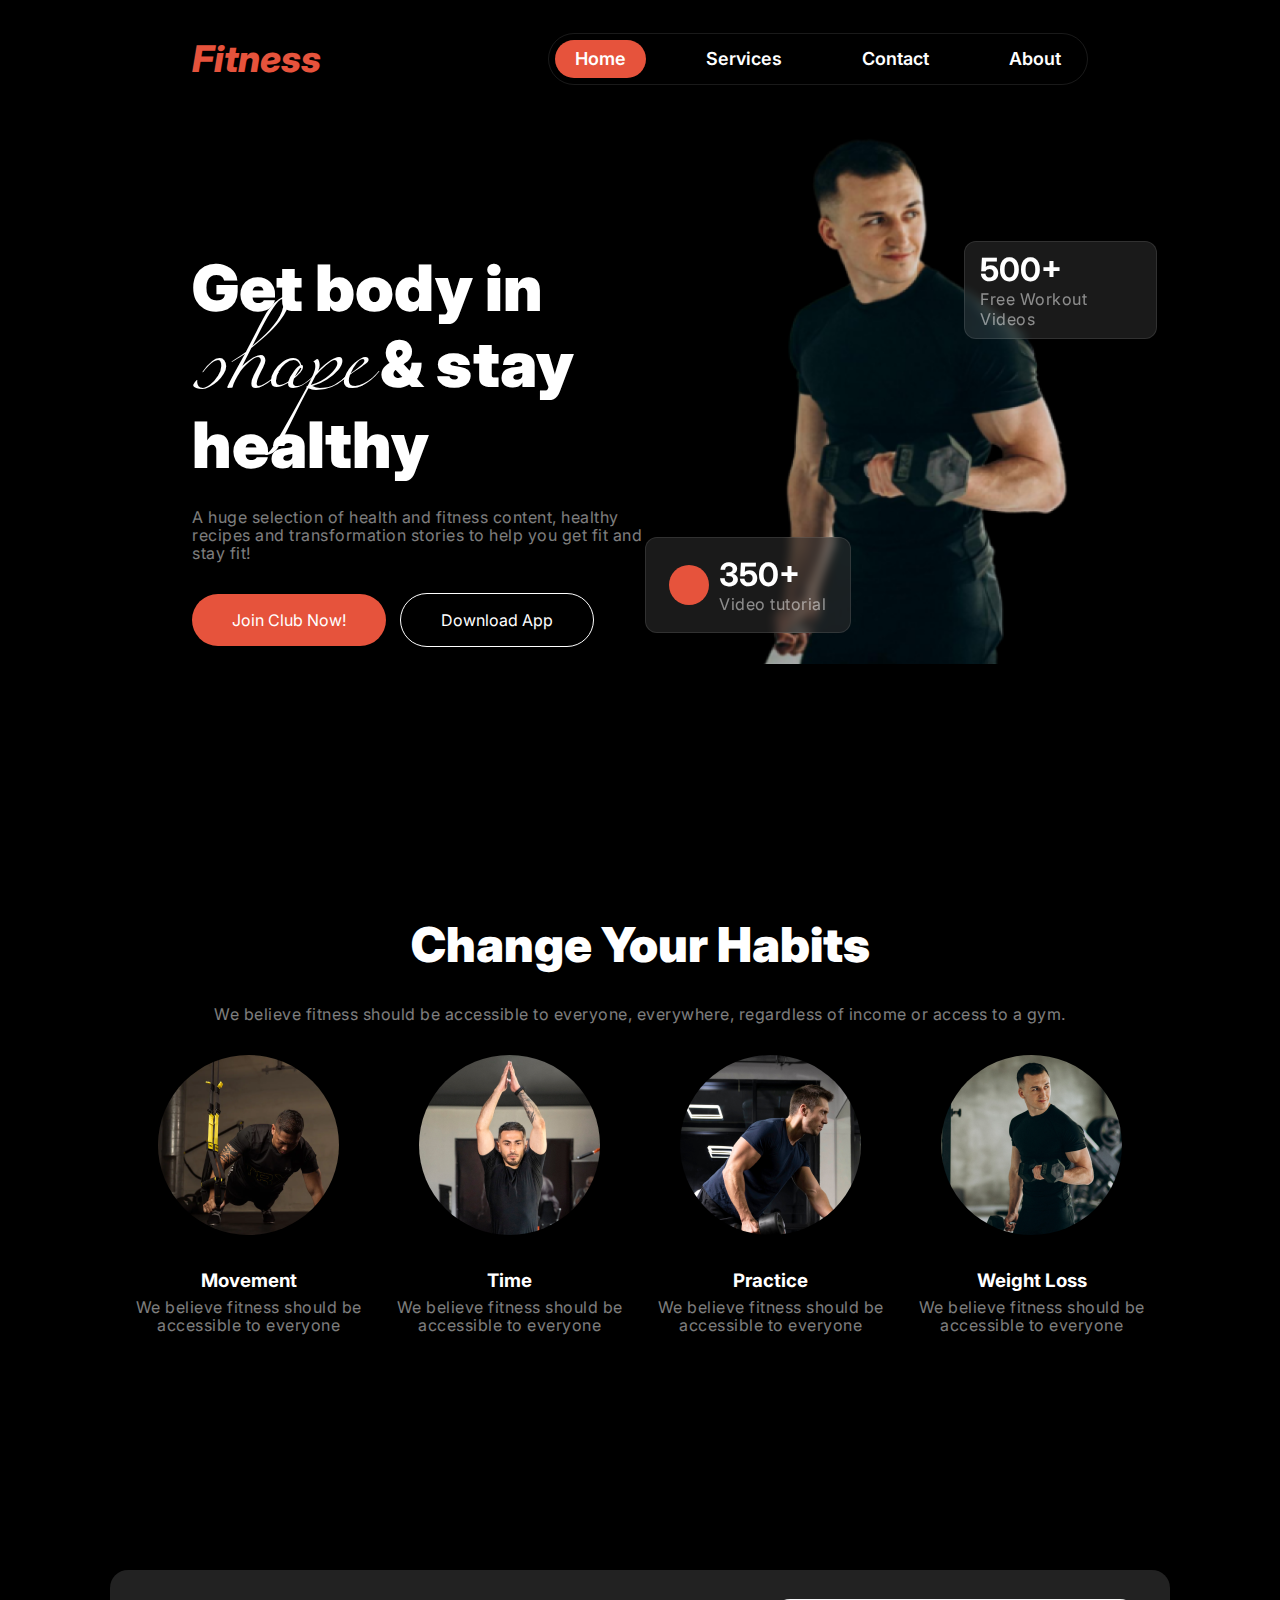
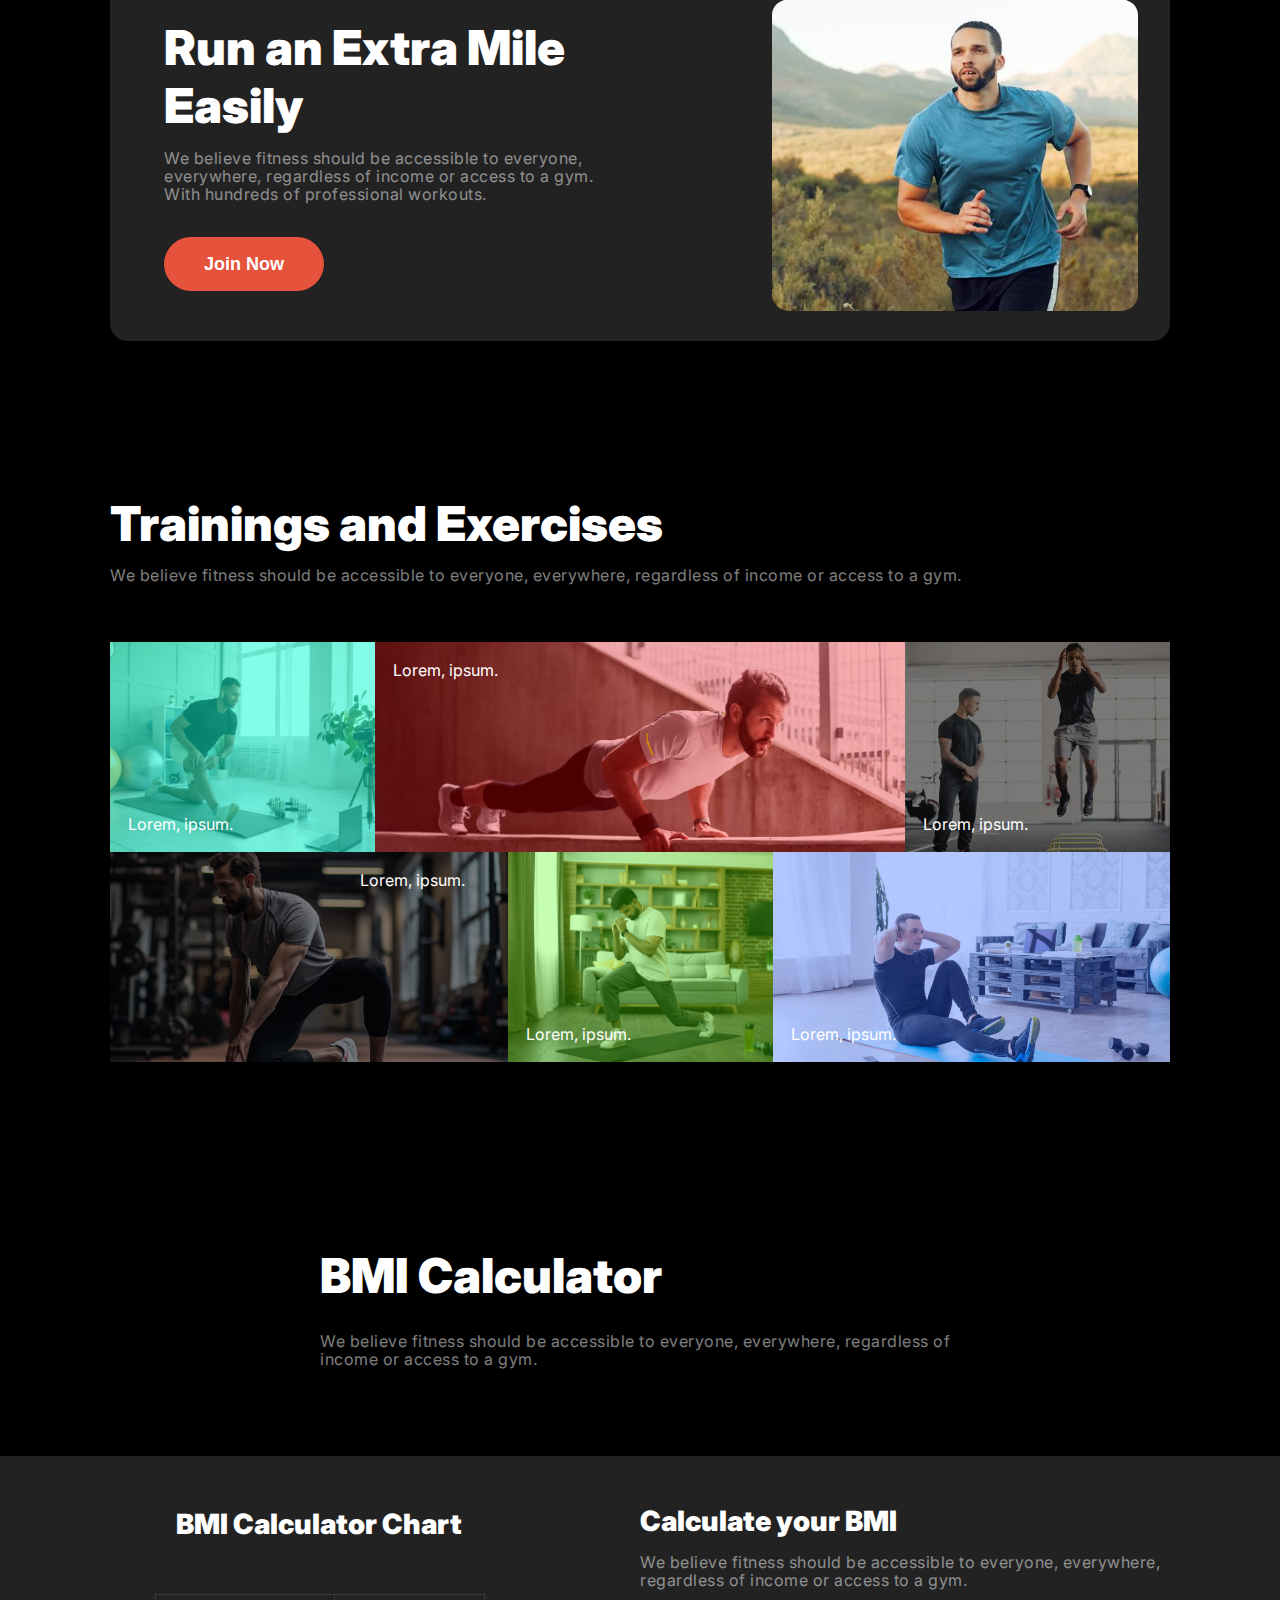
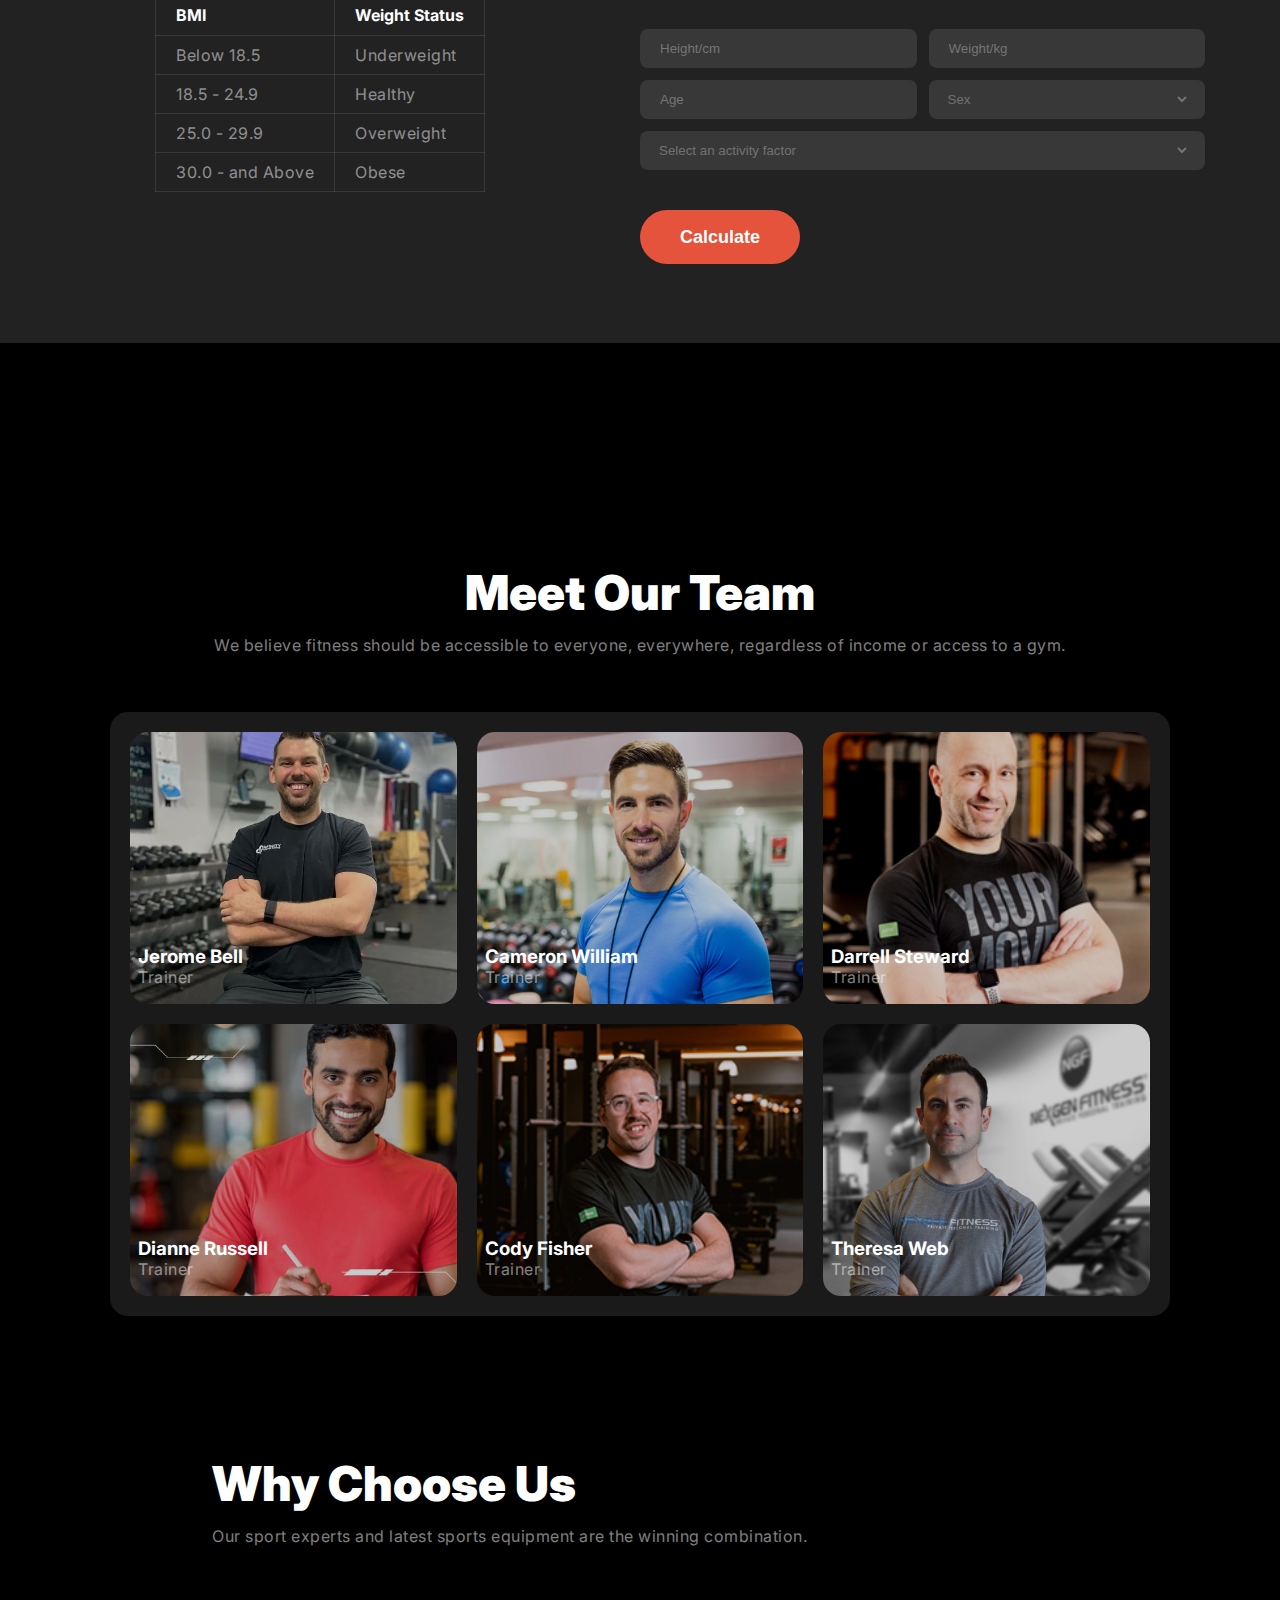
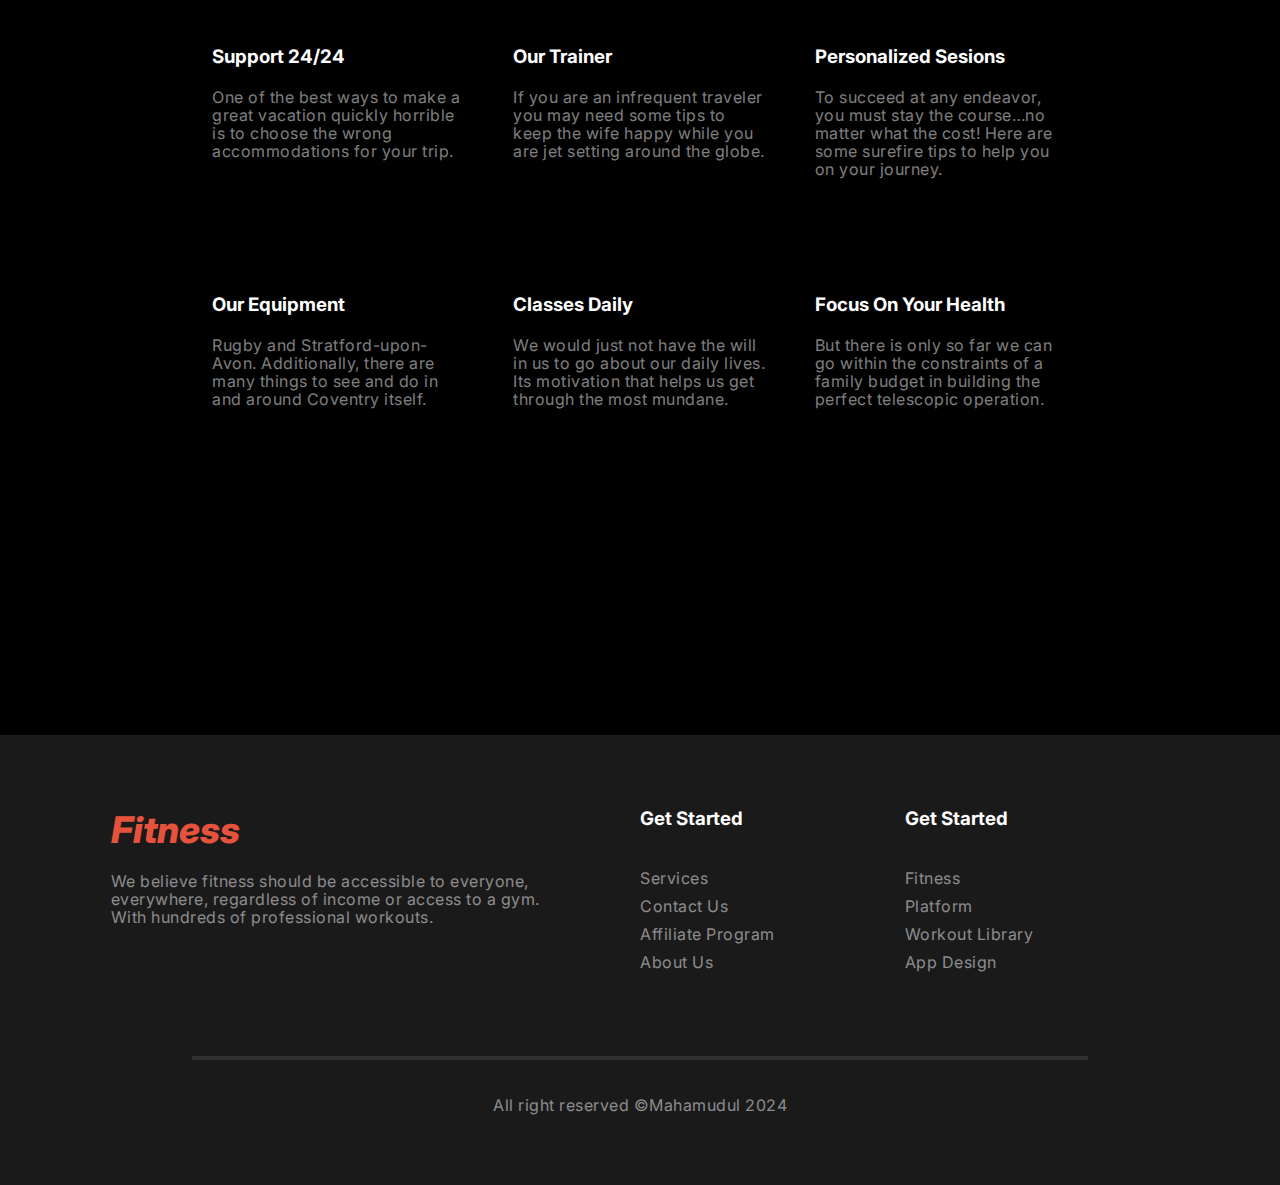
==== commit dc16a0fe: "why choose section added and amend some content" ====
--- a/index.html
+++ b/index.html
@@ -1,309 +1,386 @@
 <!DOCTYPE html>
 <html lang="en">
-<head>
-    <meta charset="UTF-8">
-    <meta name="viewport" content="width=device-width, initial-scale=1.0">
-    <link rel="stylesheet" href="https://cdnjs.cloudflare.com/ajax/libs/font-awesome/6.6.0/css/all.min.css" integrity="sha512-Kc323vGBEqzTmouAECnVceyQqyqdsSiqLQISBL29aUW4U/M7pSPA/gEUZQqv1cwx4OnYxTxve5UMg5GT6L4JJg==" crossorigin="anonymous" referrerpolicy="no-referrer" />
-    <link rel="stylesheet" href="style/style.css">
-    <link rel="stylesheet" href="style/responsive.css">
+  <head>
+    <meta charset="UTF-8" />
+    <meta name="viewport" content="width=device-width, initial-scale=1.0" />
+    <link
+      rel="stylesheet"
+      href="https://cdnjs.cloudflare.com/ajax/libs/font-awesome/6.6.0/css/all.min.css"
+      integrity="sha512-Kc323vGBEqzTmouAECnVceyQqyqdsSiqLQISBL29aUW4U/M7pSPA/gEUZQqv1cwx4OnYxTxve5UMg5GT6L4JJg=="
+      crossorigin="anonymous"
+      referrerpolicy="no-referrer"
+    />
+    <link rel="stylesheet" href="style/style.css" />
+    <link rel="stylesheet" href="style/responsive.css" />
+    <link rel="stylesheet" href="font/stylesheet.css" />
     <title>Fitness Challenge</title>
-</head>
-<body>
+  </head>
+  <body>
     <header>
-        <!-- start navigation field -->
-        <nav>
-            <div class="main-nav">
-                <div class="logo">
-                    <span>
-                        fitness
-                    </span>
-                </div>
-                <div class="menu-bar">
-                    <input type="checkbox" id="check">
-                    <label for="check" class="checkbtn">
-                        <i class="fas fa-bars"></i>
-                    </label>
-                    <ul>
-                        <li class="active"><a href="#">Home</a></li>
-                        <li><a href="#">Services</a></li>
-                        <li><a href="#">Contact</a></li>
-                        <li><a href="#">About</a></li>
-                    </ul>
-                </div>
-            </div>
-        </nav>
-        <!-- end navigation field  -->
-
-        <!-- start banner field  -->
-        <div class="banner">
-            <div class="banner-content">
-                <h1>Get body in shape & stay healthy</h1>
-                <p>A huge selection of health and fitness content, healthy recipes and transformation stories to help you get fit and stay fit!</p>
-                <div class="btn">
-                    <buttton class="btn-join-1">Join Now!</buttton>
-                    <buttton class="btn-join">Join Club Now!</buttton> 
-                    <buttton class="btn-download">Download App</buttton>
-                </div>
-                
-            </div>
-            <div class="banner-img">
-                <div class="box1">
-                    <div class="icon">
-                        <span class="dot"></span>
-                    </div>
-                    <div class="box1-content">
-                        <h1>350+</h1>
-                        <span>Video tutorial</span>
-                    </div>
-                </div>
-                <div class="box2">
-                    <h1>500+</h1>
-                    <span>Free Workout Videos</span>
-                </div>
-            </div>
-        </div>
-        <!-- end banner field  -->
+      <!-- start navigation field -->
+      <nav>
+        <div class="main-nav">
+          <div class="logo">
+            <span> fitness </span>
+          </div>
+          <div class="menu-bar">
+            <input type="checkbox" id="check" />
+            <label for="check" class="checkbtn">
+              <i class="fas fa-bars"></i>
+            </label>
+            <ul>
+              <li class="active"><a href="#">Home</a></li>
+              <li><a href="#">Services</a></li>
+              <li><a href="#">Contact</a></li>
+              <li><a href="#">About</a></li>
+            </ul>
+          </div>
+        </div>
+      </nav>
+      <!-- end navigation field  -->
+
+      <!-- start banner field  -->
+      <div class="banner">
+        <div class="banner-content">
+          <h1>
+            Get body in <span class="banner-h1">shape</span> & stay healthy
+          </h1>
+          <p>
+            A huge selection of health and fitness content, healthy recipes and
+            transformation stories to help you get fit and stay fit!
+          </p>
+          <div class="btn">
+            <buttton class="btn-join-1">Join Now!</buttton>
+            <buttton class="btn-join">Join Club Now!</buttton>
+            <buttton class="btn-download">Download App</buttton>
+          </div>
+        </div>
+        <div class="banner-img">
+          <div class="box1">
+            <div class="icon">
+              <span class="dot"></span>
+            </div>
+            <div class="box1-content">
+              <h1>350+</h1>
+              <span>Video tutorial</span>
+            </div>
+          </div>
+          <div class="box2">
+            <h1>500+</h1>
+            <span>Free Workout Videos</span>
+          </div>
+        </div>
+      </div>
+      <!-- end banner field  -->
     </header>
 
     <main>
-        <!-- start habit field  -->
-        <section class="habit-container">
-            <div class="habit">
-                <h2 class="habit-content">Change Your Habits</h2>
-                <p class="habit-content">We believe fitness should be accessible to everyone, everywhere, regardless of income or access to a gym.</p>
-                <div class="habit-card-container">
-                    <div class="habit-card-1">
-                        <img src="assets/img/image 3.png" alt="">
-                        <h3>Movement</h3>
-                        <p>We believe fitness should be accessible to everyone</p>
-                    </div>
-                    <div class="habit-card-2">
-                        <img src="assets/img/image 2.png" alt="">
-                        <h3>Time</h3>
-                        <p>We believe fitness should be accessible to everyone</p>
-                    </div>
-                    <div class="habit-card-3">
-                        <img src="assets/img/image 4.png" alt="">
-                        <h3>Practice</h3>
-                        <p>We believe fitness should be accessible to everyone</p>
-                    </div>
-                    <div class="habit-card-4">
-                        <img src="assets/img/image 5.png" alt="">
-                        <h3>Weight Loss</h3>
-                        <p>We believe fitness should be accessible to everyone</p>
-                    </div>
-                </div>
-            </div>
-        </section>
-        <!-- end habit field  -->
-
-        <!-- start run field  -->
-        <section class="run-container">
-            <div class="run">
-                <div class="run-content">
-                    <h2>Run an Extra Mile Easily</h2>
-                    <p>We believe fitness should be accessible to everyone, everywhere, regardless of income or access to a gym. With hundreds of professional workouts.</p>
-                    <button>Join Now</button>
-                </div>
-                <img src="assets/img/run.jpg" alt="">
-                <!-- <div class="run-img">
+      <!-- start habit field  -->
+      <section class="habit-container">
+        <div class="habit">
+          <h2 class="habit-content">Change Your Habits</h2>
+          <p class="habit-content">
+            We believe fitness should be accessible to everyone, everywhere,
+            regardless of income or access to a gym.
+          </p>
+          <div class="habit-card-container">
+            <div class="habit-card-1">
+              <img src="assets/img/image 3.png" alt="" />
+              <h3>Movement</h3>
+              <p>We believe fitness should be accessible to everyone</p>
+            </div>
+            <div class="habit-card-2">
+              <img src="assets/img/image 2.png" alt="" />
+              <h3>Time</h3>
+              <p>We believe fitness should be accessible to everyone</p>
+            </div>
+            <div class="habit-card-3">
+              <img src="assets/img/image 4.png" alt="" />
+              <h3>Practice</h3>
+              <p>We believe fitness should be accessible to everyone</p>
+            </div>
+            <div class="habit-card-4">
+              <img src="assets/img/image 5.png" alt="" />
+              <h3>Weight Loss</h3>
+              <p>We believe fitness should be accessible to everyone</p>
+            </div>
+          </div>
+        </div>
+      </section>
+      <!-- end habit field  -->
+
+      <!-- start run field  -->
+      <section class="run-container">
+        <div class="run">
+          <div class="run-content">
+            <h2>Run an Extra Mile Easily</h2>
+            <p>
+              We believe fitness should be accessible to everyone, everywhere,
+              regardless of income or access to a gym. With hundreds of
+              professional workouts.
+            </p>
+            <button>Join Now</button>
+          </div>
+          <img src="assets/img/run.jpg" alt="" />
+          <!-- <div class="run-img">
                     <img src="assets/img/run.jpg" alt="">
                 </div> -->
-            </div>
-        </section>
-        <!-- end run field  -->
-
-        <!-- start training field  -->
-        <section class="training-container">
-            <div class="training">
-                <h2>Trainings and Exercises</h2>
-                <p>We believe fitness should be accessible to everyone, everywhere, regardless of income or access to a gym.</p>
-                <div class="training-img">
-                    <div class="img-1">
-                        <span>Lorem, ipsum.</span>
-                    </div>
-                    <div class="img-2">
-                        <span>Lorem, ipsum.</span>
-                    </div>
-                    <div class="img-3">
-                        <span>Lorem, ipsum.</span>
-                    </div>
-                    <div class="img-4">
-                        <span>Lorem, ipsum.</span>
-                    </div>
-                    <div class="img-5">
-                        <span>Lorem, ipsum.</span>
-                    </div>
-                    <div class="img-6">
-                        <span>Lorem, ipsum.</span>
-                    </div>
-                </div>
-            </div>
-        </section>
-        <!-- end training field  -->
-
-        <!-- start bmi field  -->
-        <section class="bmi-container">
-            <div class="bmi-header">
-                <h2>BMI Calculator</h2>
-                <p>We believe fitness should be accessible to everyone, everywhere, regardless of income or access to a gym.</p>
-            </div>
-            <div class="bmi-calculator">
-                <div class="bmi-chart">
-                    <h3>BMI Calculator Chart</h3>
-                    <table>
-                        <tr>
-                            <th>BMI</th>
-                            <th>Weight Status</th>
-                        </tr>
-                        <tr>
-                            <td>Below 18.5</td>
-                            <td>Underweight</td>
-                        </tr>
-                        <tr>
-                            <td>18.5 - 24.9</td>
-                            <td>Healthy</td>
-                        </tr>
-                        <tr>
-                            <td>25.0 - 29.9</td>
-                            <td>Overweight</td>
-                        </tr>
-                        <tr>
-                            <td>30.0 - and Above</td>
-                            <td>Obese</td>
-                        </tr>
-                    </table>
-                </div>
-                <div class="bmi-cal">
-                    <h3>Calculate your BMI</h3>
-                    <p>We believe fitness should be accessible to everyone, everywhere, regardless of income or access to a gym. </p>
-                    <form action="">
-                        <input type="number" name="number" id="" min="0" placeholder="Height/cm">
-                        <input type="number" name="number" id="" min="0" placeholder="Weight/kg">
-                        <input type="number" name="number" id="" min="0" placeholder="Age">
-                        <select name="" id="">
-                            <option value="">Sex</option>
-                        </select>
-                        <select name="" id="" class="bmi-col">
-                            <option value="">Select an activity factor</option>
-                        </select>
-                    </form>
-                    <button type="submit" class="cal">Calculate</button>
-                </div>
-            </div>
-        </section>
-        <!-- end bmi field  -->
-
-        <!-- start team field  -->
-        <section class="team-container">
-            <div class="team">
-                <h2>Meet Our Team</h2>
-                <p>We believe fitness should be accessible to everyone, everywhere, regardless of income or access to a gym.</p>
-                <div class="team-img">
-                    <div class="img-01">
-                        <h3>Jerome Bell</h3>
-                        <p>Trainer</p>
-                    </div>
-                    <div class="img-02">
-                        <h3>Cameron William</h3>
-                        <p>Trainer</p>
-                    </div>
-                    <div class="img-03">
-                        <h3>Darrell Steward</h3>
-                        <p>Trainer</p>
-                    </div>
-                    <div class="img-04">
-                        <h3>Dianne Russell</h3>
-                        <p>Trainer</p>
-                    </div>
-                    <div class="img-05">
-                        <h3>Cody Fisher</h3>
-                        <p>Trainer</p>
-                    </div>
-                    <div class="img-06">
-                        <h3>Theresa Web</h3>
-                        <p>Trainer</p>
-                    </div>
-                </div>
-            </div>
-        </section>
-        <!-- end team field  -->
-
-        <!-- start why choose field  -->
-        <section class="why-choose-container">
-            <div class="why-choose-box">
-                <div class="why-choose-content">
-                    <h2>Why Choose Us</h2>
-                    <p>Our sport experts and latest sports equipment are the winning combination.</p>
-                </div>
-                <div class="why-choose-card">
-                    <div class="why-card-1">
-                        <i class="fa-solid fa-headset"></i>
-                        <h3>Support 24/24</h3>
-                        <p>One of the best ways to make a great vacation quickly horrible is to choose the wrong accommodations for your trip.</p>
-                    </div>
-                    <div class="why-card-2">
-                        <i class="fa-solid fa-people-group"></i>
-                        <h3>Our Trainer</h3>
-                        <p>If you are an infrequent traveler you may need some tips to keep the wife happy while you are jet setting around the globe.</p>
-                    </div>
-                    <div class="why-card-3">
-                        <i class="fa-solid fa-heart-pulse"></i>
-                        <h3>Personalized Sesions</h3>
-                        <p>To succeed at any endeavor, you must stay the course…no matter what the cost! Here are some surefire tips to help you on your journey.</p>
-                    </div>
-                    <div class="why-card-4">
-                        <i class="fa-solid fa-dumbbell"></i>
-                        <h3>Our Equipment</h3>
-                        <p>Rugby and Stratford-upon-Avon. Additionally, there are many things to see and do in and around Coventry itself.</p>
-                    </div>
-                    <div class="why-card-5">
-                        <i class="fa-solid fa-calendar-days"></i>
-                        <h3>Classes Daily</h3>
-                        <p>We would just not have the will in us to go about our daily lives. Its motivation that helps us get through the most mundane.</p>
-                    </div>
-                    <div class="why-card-6">
-                        <i class="fa-solid fa-user-doctor"></i>
-                        <h3>Focus On Your Health</h3>
-                        <p>But there is only so far we can go within the constraints of a family budget in building the perfect telescopic operation.</p>
-                    </div>
-                </div>
-            </div>
-        </section>
-        <!-- end why choose field  -->
+        </div>
+      </section>
+      <!-- end run field  -->
+
+      <!-- start training field  -->
+      <section class="training-container">
+        <div class="training">
+          <h2>Trainings and Exercises</h2>
+          <p>
+            We believe fitness should be accessible to everyone, everywhere,
+            regardless of income or access to a gym.
+          </p>
+          <div class="training-img">
+            <div class="img-1">
+              <span>Lorem, ipsum.</span>
+            </div>
+            <div class="img-2">
+              <span>Lorem, ipsum.</span>
+            </div>
+            <div class="img-3">
+              <span>Lorem, ipsum.</span>
+            </div>
+            <div class="img-4">
+              <span>Lorem, ipsum.</span>
+            </div>
+            <div class="img-5">
+              <span>Lorem, ipsum.</span>
+            </div>
+            <div class="img-6">
+              <span>Lorem, ipsum.</span>
+            </div>
+          </div>
+        </div>
+      </section>
+      <!-- end training field  -->
+
+      <!-- start bmi field  -->
+      <section class="bmi-container">
+        <div class="bmi-header">
+          <h2>BMI Calculator</h2>
+          <p>
+            We believe fitness should be accessible to everyone, everywhere,
+            regardless of income or access to a gym.
+          </p>
+        </div>
+        <div class="bmi-calculator">
+          <div class="bmi-chart">
+            <h3>BMI Calculator Chart</h3>
+            <table>
+              <tr>
+                <th>BMI</th>
+                <th>Weight Status</th>
+              </tr>
+              <tr>
+                <td>Below 18.5</td>
+                <td>Underweight</td>
+              </tr>
+              <tr>
+                <td>18.5 - 24.9</td>
+                <td>Healthy</td>
+              </tr>
+              <tr>
+                <td>25.0 - 29.9</td>
+                <td>Overweight</td>
+              </tr>
+              <tr>
+                <td>30.0 - and Above</td>
+                <td>Obese</td>
+              </tr>
+            </table>
+          </div>
+          <div class="bmi-cal">
+            <h3>Calculate your BMI</h3>
+            <p>
+              We believe fitness should be accessible to everyone, everywhere,
+              regardless of income or access to a gym.
+            </p>
+            <form action="">
+              <input
+                type="number"
+                name="number"
+                id=""
+                min="0"
+                placeholder="Height/cm"
+              />
+              <input
+                type="number"
+                name="number"
+                id=""
+                min="0"
+                placeholder="Weight/kg"
+              />
+              <input
+                type="number"
+                name="number"
+                id=""
+                min="0"
+                placeholder="Age"
+              />
+              <div class="bmi-select bmi-col1">
+                <select name="" id="">
+                  <option value="">Sex</option>
+                </select>
+              </div>
+              <div class="bmi-select bmi-col2">
+                <select name="" id="">
+                  <option value="">Select an activity factor</option>
+                </select>
+              </div>
+            </form>
+            <button type="submit" class="cal">Calculate</button>
+          </div>
+        </div>
+      </section>
+      <!-- end bmi field  -->
+
+      <!-- start team field  -->
+      <section class="team-container">
+        <div class="team">
+          <h2>Meet Our Team</h2>
+          <p>
+            We believe fitness should be accessible to everyone, everywhere,
+            regardless of income or access to a gym.
+          </p>
+          <div class="team-img">
+            <div class="img-01">
+              <h3>Jerome Bell</h3>
+              <p>Trainer</p>
+            </div>
+            <div class="img-02">
+              <h3>Cameron William</h3>
+              <p>Trainer</p>
+            </div>
+            <div class="img-03">
+              <h3>Darrell Steward</h3>
+              <p>Trainer</p>
+            </div>
+            <div class="img-04">
+              <h3>Dianne Russell</h3>
+              <p>Trainer</p>
+            </div>
+            <div class="img-05">
+              <h3>Cody Fisher</h3>
+              <p>Trainer</p>
+            </div>
+            <div class="img-06">
+              <h3>Theresa Web</h3>
+              <p>Trainer</p>
+            </div>
+          </div>
+        </div>
+      </section>
+      <!-- end team field  -->
+
+      <!-- start why choose field  -->
+      <section class="why-choose-container">
+        <div class="why-choose-box">
+          <div class="why-choose-content">
+            <h2>Why Choose Us</h2>
+            <p>
+              Our sport experts and latest sports equipment are the winning
+              combination.
+            </p>
+          </div>
+          <div class="why-choose-card">
+            <div class="why-card-1">
+              <i class="fa-solid fa-headset"></i>
+              <h3>Support 24/24</h3>
+              <p>
+                One of the best ways to make a great vacation quickly horrible
+                is to choose the wrong accommodations for your trip.
+              </p>
+            </div>
+            <div class="why-card-2">
+              <i class="fa-solid fa-people-group"></i>
+              <h3>Our Trainer</h3>
+              <p>
+                If you are an infrequent traveler you may need some tips to keep
+                the wife happy while you are jet setting around the globe.
+              </p>
+            </div>
+            <div class="why-card-3">
+              <i class="fa-solid fa-heart-pulse"></i>
+              <h3>Personalized Sesions</h3>
+              <p>
+                To succeed at any endeavor, you must stay the course…no matter
+                what the cost! Here are some surefire tips to help you on your
+                journey.
+              </p>
+            </div>
+            <div class="why-card-4">
+              <i class="fa-solid fa-dumbbell"></i>
+              <h3>Our Equipment</h3>
+              <p>
+                Rugby and Stratford-upon-Avon. Additionally, there are many
+                things to see and do in and around Coventry itself.
+              </p>
+            </div>
+            <div class="why-card-5">
+              <i class="fa-solid fa-calendar-days"></i>
+              <h3>Classes Daily</h3>
+              <p>
+                We would just not have the will in us to go about our daily
+                lives. Its motivation that helps us get through the most
+                mundane.
+              </p>
+            </div>
+            <div class="why-card-6">
+              <i class="fa-solid fa-user-doctor"></i>
+              <h3>Focus On Your Health</h3>
+              <p>
+                But there is only so far we can go within the constraints of a
+                family budget in building the perfect telescopic operation.
+              </p>
+            </div>
+          </div>
+        </div>
+      </section>
+      <!-- end why choose field  -->
     </main>
 
     <footer>
-        <div class="footer-box">
-            <div class="footer-content">
-                <div class="logo">
-                    <span>fitness</span>
-                </div>
-                <p>We believe fitness should be accessible to everyone, everywhere, regardless of income or access to a gym. With hundreds of professional workouts.</p>
-            </div>
-            <div class="footer-menu">
-                <div class="menu-1">
-                    <h3>Get Started</h3>
-                    <ul>
-                        <li>Services</li>
-                        <li>Contact Us</li>
-                        <li>Affiliate Program</li>
-                        <li>About Us</li>
-                    </ul>
-                </div>
-                <div class="menu-2">
-                    <h3>Get Started</h3>
-                    <ul>
-                        <li>Fitness</li>
-                        <li>Platform</li>
-                        <li>Workout Library</li>
-                        <li>App Design</li>
-                    </ul>
-                </div>
-            </div>
-        </div>
-        <hr>
-        <span>All right reserved &copy;Mahamudul 2024</span>
+      <div class="footer-box">
+        <div class="footer-content">
+          <div class="logo">
+            <span>fitness</span>
+          </div>
+          <p>
+            We believe fitness should be accessible to everyone, everywhere,
+            regardless of income or access to a gym. With hundreds of
+            professional workouts.
+          </p>
+        </div>
+        <div class="footer-menu">
+          <div class="menu-1">
+            <h3>Get Started</h3>
+            <ul>
+              <li>Services</li>
+              <li>Contact Us</li>
+              <li>Affiliate Program</li>
+              <li>About Us</li>
+            </ul>
+          </div>
+          <div class="menu-2">
+            <h3>Get Started</h3>
+            <ul>
+              <li>Fitness</li>
+              <li>Platform</li>
+              <li>Workout Library</li>
+              <li>App Design</li>
+            </ul>
+          </div>
+        </div>
+      </div>
+      <hr />
+      <span>All right reserved &copy;Mahamudul 2024</span>
     </footer>
-</body>
-</html>+  </body>
+</html>
--- a/style/style.css
+++ b/style/style.css
@@ -1,675 +1,679 @@
-@import url('https://fonts.googleapis.com/css2?family=Inter:wght@100..900&display=swap');
+@import url("https://fonts.googleapis.com/css2?family=Inter:wght@100..900&display=swap");
 
 /* global style start */
-body{
-   width: 100%;
-   font-family: "Inter", sans-serif;
-   font-weight: 400;
-   font-style: normal;
-   color: rgb(255, 255, 255);
-   background: rgb(0, 0, 0);
-   font-size: 1rem;
+body {
+  width: 100%;
+  font-family: "Inter", sans-serif;
+  font-weight: 400;
+  font-style: normal;
+  color: rgb(255, 255, 255);
+  background: rgb(0, 0, 0);
+  font-size: 1rem;
 }
 *,
 *::before,
-*::after
-{
-   margin: 0;
-   padding: 0;
-   box-sizing: border-box;
+*::after {
+  margin: 0;
+  padding: 0;
+  box-sizing: border-box;
 }
 ul > li {
-   list-style-type: none;
+  list-style-type: none;
 }
 ul > li > a {
-   text-decoration: none;
-   color: rgb(255, 255, 255);
-   font-family: Inter;
-   font-size: 1.125rem;
-   font-weight: 600;
-   line-height: 22px;
+  text-decoration: none;
+  color: rgb(255, 255, 255);
+  font-family: Inter;
+  font-size: 1.125rem;
+  font-weight: 600;
+  line-height: 22px;
 }
 .active {
-   background-color: rgb(230, 83, 60);
+  background-color: rgb(230, 83, 60);
 }
 button {
-   color: rgb(230, 83, 60);
+  color: rgb(230, 83, 60);
 }
 h2 {
-   font-size: 3rem;
-   font-weight: 900;
-   line-height: 120%;
-   margin-bottom: 14px;
-}
-p, td,
+  font-size: 3rem;
+  font-weight: 900;
+  line-height: 120%;
+  margin-bottom: 14px;
+}
+p,
+td,
 .menu-1 > ul,
 .menu-2 > ul,
 footer > span,
 .box1-content > span,
 .box2 > span {
-   color: rgba(255, 255, 255, 0.5);
-   font-size: 1rem;
-   font-weight: 400;
-   line-height: 18px;
-   letter-spacing: 0.5px;
+  color: rgba(255, 255, 255, 0.5);
+  font-size: 1rem;
+  font-weight: 400;
+  line-height: 18px;
+  letter-spacing: 0.5px;
 }
 /* global style end  */
 
 /* nav field start */
-nav{
-    width: 100%;
-    height: 15%;
-    display: flex;
-    flex-direction: column;
-    justify-content: center;
-    align-items: center;
- }
- .main-nav{
-    width: 70%;
-    display: flex;
-    flex-direction: row;
-    justify-content: space-between;
-    align-items: center;
-    
- }
- .checkbtn {
-    font-size: 1.875rem;
-    color: white;
-    cursor: pointer;
-    display: none;
-  }
-  
-  #check {
-    display: none;
-  }
-  .btn-join-1 {
-    display: none;
-  }
- .logo {
-    color: rgb(230, 83, 60);
-    font-size: 2.3rem;
-    font-weight: 800;
-    font-style: italic;
-    text-transform: capitalize;
- }
- .menu-bar > ul {
-    display: flex;
-    gap: 40px;
-    padding: 6px;
-    box-sizing: border-box;
-    border: 1px solid rgba(255, 255, 255, 0.1);
-    border-radius: 3.1rem;
-    
- }
- .menu-bar > ul > li {
-    border-radius: 46px; 
-    padding: 8px 20px;
-    text-transform: capitalize;
-    
- }
- .menu-bar >ul > li:active{
-    background: rgb(230, 83, 60);
- }
- /* nav field end  */
- 
-
+nav {
+  width: 100%;
+  height: 15%;
+  display: flex;
+  flex-direction: column;
+  justify-content: center;
+  align-items: center;
+}
+.main-nav {
+  width: 70%;
+  display: flex;
+  flex-direction: row;
+  justify-content: space-between;
+  align-items: center;
+}
+.checkbtn {
+  font-size: 1.875rem;
+  color: white;
+  cursor: pointer;
+  display: none;
+}
+
+#check {
+  display: none;
+}
+.btn-join-1 {
+  display: none;
+}
+.logo {
+  color: rgb(230, 83, 60);
+  font-size: 2.3rem;
+  font-weight: 800;
+  font-style: italic;
+  text-transform: capitalize;
+}
+.menu-bar > ul {
+  display: flex;
+  gap: 40px;
+  padding: 6px;
+  box-sizing: border-box;
+  border: 1px solid rgba(255, 255, 255, 0.1);
+  border-radius: 3.1rem;
+}
+.menu-bar > ul > li {
+  border-radius: 46px;
+  padding: 8px 20px;
+  text-transform: capitalize;
+}
+.menu-bar > ul > li:active {
+  background: rgb(230, 83, 60);
+}
+/* nav field end  */
 
 /* banner field star  */
-header{
-    width: 100%;
-    height: 85vh;
-    
-    display: flex;
-    flex-direction: column;
-    justify-content: center;
-    align-items: center;
- }
- .banner {
-    width: 70%;
-    height: 72vh;
-    display: flex;
-    flex-direction: row;
-    justify-content: space-between;
-    align-items: center;
-    gap: 88px;
-    
- }
- .banner-img{
-    display: flex;
-    flex-direction: row;
-    justify-content: space-between;
-    height: 100%;
-    width: 415px;
-    background-image: url(../assets/img/banner.png);
-    background-repeat: no-repeat;
-    background-size: contain;
-    
- }
- .banner-content{
-    height: 100%;
-    width: 600px;
-    display: flex;
-    flex-direction: column;
-    justify-content: center;
-    gap: 24px;
-    
- }
- .banner-content > h1 {
-    font-size: 64px;
-    font-weight: 900;
-    line-height: 120%;
- }
- .banner-content > p {
-    margin-bottom: 24px;
- }
- .icon > .dot {
-    width: 40px;
-    height: 40px;
-    background: rgb(230, 83, 60);
-    border-radius: 50%;
-    display: flex;
- }
- .box1 {
-    width: 206px;
-    height: 96px;
-    display: flex;
-    flex-direction: row;
-    justify-content: center;
-    align-items: center;
-    gap: 10px;
-    margin-top: 421px;
-    margin-left: -113px;
-    box-sizing: border-box;
-    border: 1px solid rgba(255, 255, 255, 0.1);
-    border-radius: 12px;
-    backdrop-filter: blur(5px);
-    background: rgba(48, 48, 48, 0.54);
- }
- .box2{
-    width: 193px;
-    height: 98px;
-    margin-top: 125px;
-    margin-right: -69px;
-    box-sizing: border-box;
-    border: 1px solid rgba(255, 255, 255, 0.1);
-    border-radius: 12px;
-    backdrop-filter: blur(5px);
-    background: rgba(255, 255, 255, 0.1);
-    align-content: center;
-    padding: 0 15px;
- }
- .btn > .btn-join {
-    padding: 16px 40px;
-    border-radius: 42px;
-    background: rgb(230, 83, 60);
- }
- .btn > .btn-download {
-    padding: 16px 40px;
-    box-sizing: border-box;
-    border: 1px solid rgb(255, 255, 255);
-    border-radius: 42px;
- }
- /* banner field end  */
- 
-
+header {
+  width: 100%;
+  height: 85vh;
+
+  display: flex;
+  flex-direction: column;
+  justify-content: center;
+  align-items: center;
+}
+.banner {
+  width: 70%;
+  height: 72vh;
+  display: flex;
+  flex-direction: row;
+  justify-content: space-between;
+  align-items: center;
+  gap: 88px;
+}
+.banner-img {
+  display: flex;
+  flex-direction: row;
+  justify-content: space-between;
+  height: 100%;
+  width: 415px;
+  background-image: url(../assets/img/banner.png);
+  background-repeat: no-repeat;
+  background-size: contain;
+}
+.banner-content {
+  height: 100%;
+  width: 600px;
+  display: flex;
+  flex-direction: column;
+  justify-content: center;
+  gap: 24px;
+}
+.banner-content > h1 {
+  font-size: 64px;
+  font-weight: 900;
+  line-height: 120%;
+}
+.banner-h1 {
+  font-family: "miama";
+  font-weight: 400;
+}
+.banner-content > p {
+  margin-bottom: 24px;
+}
+.icon > .dot {
+  width: 40px;
+  height: 40px;
+  background: rgb(230, 83, 60);
+  border-radius: 50%;
+  display: flex;
+}
+.box1 {
+  width: 206px;
+  height: 96px;
+  display: flex;
+  flex-direction: row;
+  justify-content: center;
+  align-items: center;
+  gap: 10px;
+  margin-top: 421px;
+  margin-left: -113px;
+  box-sizing: border-box;
+  border: 1px solid rgba(255, 255, 255, 0.1);
+  border-radius: 12px;
+  backdrop-filter: blur(5px);
+  background: rgba(48, 48, 48, 0.54);
+}
+.box2 {
+  width: 193px;
+  height: 98px;
+  margin-top: 125px;
+  margin-right: -69px;
+  box-sizing: border-box;
+  border: 1px solid rgba(255, 255, 255, 0.1);
+  border-radius: 12px;
+  backdrop-filter: blur(5px);
+  background: rgba(255, 255, 255, 0.1);
+  align-content: center;
+  padding: 0 15px;
+}
+.btn > .btn-join {
+  padding: 16px 40px;
+  border-radius: 42px;
+  margin-right: 10px;
+  background: rgb(230, 83, 60);
+}
+.btn > .btn-download {
+  padding: 16px 40px;
+  box-sizing: border-box;
+  border: 1px solid rgb(255, 255, 255);
+  border-radius: 42px;
+}
+/* banner field end  */
 
 /* start habit field  */
 .habit-container {
-    width: 100%;
-    height: 80vh;
-    display: flex;
-    flex-direction: column;
-    justify-content: center;
-    align-items: center;
- }
- .habit{
-    width: 1044px;
-    height: 452px;
-    display: flex;
-    flex-direction: column;
-    justify-content: center;
-    align-items: center;
- }
- .habit > h2 {
-    margin-bottom: 2rem;
-    font-size: 48px;
-    font-weight: 900;
-    line-height: 120%;
- }
- .habit > p {
-   margin-bottom:  2rem;
- }
- .habit-card-container {
-    display: grid;
-    grid-template-columns: repeat(4,1fr);
-    text-align: center;
- }
- .habit-card-1 > img,
- .habit-card-2 > img,
- .habit-card-3 > img,
- .habit-card-4 > img {
-    border-radius: 50%;
-    margin-bottom: 30px;
- }
- .habit-card-1 > h3,
- .habit-card-2 > h3,
- .habit-card-3 > h3,
- .habit-card-4 > h3 {
-    margin-bottom: 6px;
- }  
- /* end habit field  */
- 
-
+  width: 100%;
+  height: 80vh;
+  display: flex;
+  flex-direction: column;
+  justify-content: center;
+  align-items: center;
+}
+.habit {
+  width: 1044px;
+  height: 452px;
+  display: flex;
+  flex-direction: column;
+  justify-content: center;
+  align-items: center;
+}
+.habit > h2 {
+  margin-bottom: 2rem;
+  font-size: 48px;
+  font-weight: 900;
+  line-height: 120%;
+}
+.habit > p {
+  margin-bottom: 2rem;
+}
+.habit-card-container {
+  display: grid;
+  grid-template-columns: repeat(4, 1fr);
+  text-align: center;
+}
+.habit-card-1 > img,
+.habit-card-2 > img,
+.habit-card-3 > img,
+.habit-card-4 > img {
+  border-radius: 50%;
+  margin-bottom: 30px;
+}
+.habit-card-1 > h3,
+.habit-card-2 > h3,
+.habit-card-3 > h3,
+.habit-card-4 > h3 {
+  margin-bottom: 6px;
+}
+/* end habit field  */
 
 /* start run field  */
 .run-container {
-    width: 100%;
-    height: 60vh;
-    display: flex;
-    flex-direction: column;
-    justify-content: center;
-    align-items: center;
- }
- .run {
-    width: 1060px;
-    height: 371px;
-    display: flex;
-    flex-direction: row;
-    justify-content: space-between;
-    align-items: center;
-    border-radius: 18px;
-    border: none;
-    background: rgb(34, 34, 34);
- }
- .run-content {
-    width: 443px;
-    height: 290px;
-    display: flex;
-    flex-direction: column;
-    justify-content: center;
-    align-items: start;
-    margin-left: 54px;
- }
- .run-content > h2 {
-    font-size: 48px;
-    font-weight: 900;
-    line-height: 120%;
-    margin-bottom: 14px;
-    padding-right: 40px;
- 
- 
- }
- .run > img {
-    width: 366px;
-    height: 312px;
-    object-fit: none;
-    object-position: 65% 30%;
-    border-radius: 5%;
-    margin-right: 32px;
- }
- /* end run field  */
- 
-
+  width: 100%;
+  height: 60vh;
+  display: flex;
+  flex-direction: column;
+  justify-content: center;
+  align-items: center;
+}
+.run {
+  width: 1060px;
+  height: 371px;
+  display: flex;
+  flex-direction: row;
+  justify-content: space-between;
+  align-items: center;
+  border-radius: 18px;
+  border: none;
+  background: rgb(34, 34, 34);
+}
+.run-content {
+  width: 443px;
+  height: 290px;
+  display: flex;
+  flex-direction: column;
+  justify-content: center;
+  align-items: start;
+  margin-left: 54px;
+}
+.run-content > h2 {
+  font-size: 48px;
+  font-weight: 900;
+  line-height: 120%;
+  margin-bottom: 14px;
+  padding-right: 40px;
+}
+.run > img {
+  width: 366px;
+  height: 312px;
+  object-fit: none;
+  object-position: 65% 30%;
+  border-radius: 5%;
+  margin-right: 32px;
+}
+/* end run field  */
 
 /* start training field  */
 .training-container {
-    width: 100%;
-    height: 80vh;
-    display: flex;
-    flex-direction: column;
-    justify-content: center;
-    align-items: center;
- }
- 
- 
- .training {
-    width: 1060px;
-    height: 581px;
- }
- .training > p {
-    margin-bottom: 58px;
- }
- .training-img {
-    display: grid;
-    grid-template-columns: 1fr 0.5fr 0.5fr 0.5fr 0.5fr 1fr;
-    grid-template-rows: repeat(2, 210px);
- }
- .img-1,
- .img-3,
- .img-5,
- .img-6 {
-    display: flex;
-    flex-direction: column;
-    justify-content: flex-end;
-    padding: 0 0 18px 18px;
- }
- .img-2 {
-    display: flex;
-    flex-direction: column;
-    justify-content: flex-start;
-    padding: 18px 0 0 18px;
- }
- .img-4 {
-    display: flex;
-    flex-direction: column;
-    justify-content: flex-start;
-    padding: 18px 0 0 250px;
- }
- .img-1 {
-    background-image: linear-gradient(rgba(6, 255, 210, 0.5), rgba(6, 255, 210, 0.5)),url(../assets/img/exercise1.jpg);
-    background-repeat: no-repeat;
-    background-size: cover;
-    background-position: top center;
- }
- .img-2 {
-    background-image: linear-gradient(rgba(255, 0, 0, 0.3), rgba(255, 0, 0, 0.3)),url(../assets/img/exercise2.png);
-    background-repeat: no-repeat;
-    background-size: cover;
-    background-position: center;
-    grid-column: 2 / 6;
- }
- .img-3 {
-    background-image: linear-gradient(rgba(0, 0, 0, 0.5),rgba(0, 0, 0, 0.5)),url(../assets/img/exercise3.png);
-    background-repeat: no-repeat;
-    background-size: cover;
-    background-position: center;
-   
- }
- .img-4 {
-    background-image: linear-gradient(rgba(0, 0, 0, 0.5),rgba(0, 0, 0, 0.5)),url(../assets/img/exercise4.png);
-    background-repeat: no-repeat;
-    background-size: cover;
-    background-position: center;
-    grid-column: 1 / 3;
- }
- .img-5 {
-    background-image: linear-gradient(rgba(66, 255, 0, 0.3),rgba(66, 255, 0, 0.3)),url(../assets/img/exercise5.jpg);
-    background-repeat: no-repeat;
-    background-size: cover;
-    background-position: center;
-    grid-column: 3 / 5;
- }
- .img-6 {
-    background-image: linear-gradient(rgba(0, 71, 255, 0.3),rgba(0, 71, 255, 0.3)),url(../assets/img/exercise6.jpg);
-    background-repeat: no-repeat;
-    background-size: cover;
-    background-position: center;
-    grid-column: 5 / 7;
- }
- /* end training field  */
- 
-
+  width: 100%;
+  height: 80vh;
+  display: flex;
+  flex-direction: column;
+  justify-content: center;
+  align-items: center;
+}
+
+.training {
+  width: 1060px;
+  height: 581px;
+}
+.training > p {
+  margin-bottom: 58px;
+}
+.training-img {
+  display: grid;
+  grid-template-columns: 1fr 0.5fr 0.5fr 0.5fr 0.5fr 1fr;
+  grid-template-rows: repeat(2, 210px);
+}
+.img-1,
+.img-3,
+.img-5,
+.img-6 {
+  display: flex;
+  flex-direction: column;
+  justify-content: flex-end;
+  padding: 0 0 18px 18px;
+}
+.img-2 {
+  display: flex;
+  flex-direction: column;
+  justify-content: flex-start;
+  padding: 18px 0 0 18px;
+}
+.img-4 {
+  display: flex;
+  flex-direction: column;
+  justify-content: flex-start;
+  padding: 18px 0 0 250px;
+}
+.img-1 {
+  background-image: linear-gradient(
+      rgba(6, 255, 210, 0.5),
+      rgba(6, 255, 210, 0.5)
+    ),
+    url(../assets/img/exercise1.jpg);
+  background-repeat: no-repeat;
+  background-size: cover;
+  background-position: top center;
+}
+.img-2 {
+  background-image: linear-gradient(rgba(255, 0, 0, 0.3), rgba(255, 0, 0, 0.3)),
+    url(../assets/img/exercise2.png);
+  background-repeat: no-repeat;
+  background-size: cover;
+  background-position: center;
+  grid-column: 2 / 6;
+}
+.img-3 {
+  background-image: linear-gradient(rgba(0, 0, 0, 0.5), rgba(0, 0, 0, 0.5)),
+    url(../assets/img/exercise3.png);
+  background-repeat: no-repeat;
+  background-size: cover;
+  background-position: center;
+}
+.img-4 {
+  background-image: linear-gradient(rgba(0, 0, 0, 0.5), rgba(0, 0, 0, 0.5)),
+    url(../assets/img/exercise4.png);
+  background-repeat: no-repeat;
+  background-size: cover;
+  background-position: center;
+  grid-column: 1 / 3;
+}
+.img-5 {
+  background-image: linear-gradient(
+      rgba(66, 255, 0, 0.3),
+      rgba(66, 255, 0, 0.3)
+    ),
+    url(../assets/img/exercise5.jpg);
+  background-repeat: no-repeat;
+  background-size: cover;
+  background-position: center;
+  grid-column: 3 / 5;
+}
+.img-6 {
+  background-image: linear-gradient(
+      rgba(0, 71, 255, 0.3),
+      rgba(0, 71, 255, 0.3)
+    ),
+    url(../assets/img/exercise6.jpg);
+  background-repeat: no-repeat;
+  background-size: cover;
+  background-position: center;
+  grid-column: 5 / 7;
+}
+/* end training field  */
 
 /* start bmi field  */
 .bmi-container {
-    width: 100%;
-    height: 100vh;
-    display: flex;
-    flex-direction: column;
-    justify-content: center;
-    align-items: center;
- }
- .bmi-header {
-    width: 50%;
-    display: flex;
-    flex-direction: column;
-    justify-content: center;
-    gap: 14px;
-    margin-bottom: 88px;
- }
- .bmi-header > h3 {
-    font-size: 28px;
-    line-height: 120%;
- }
- .bmi-calculator{
-    width: 100%;
-    height: 487px;
-    display: grid;
-    grid-template-columns: repeat(2,1fr);
-    background: rgb(34, 34, 34);
- }
- 
- 
- .bmi-chart {
-    display: flex;
-    flex-direction: column;
-    align-items: center;
- }
- .bmi-chart > h3 {
-    width: 45%;
-    font-size: 28px;
-    font-weight: 900;
-    line-height: 120%;
-    margin: 52px 0;
- }
- table,th,td{
-    text-align-last: left;
-    padding: 10px 20px;
-    border-collapse: collapse;
-    border: 1px solid rgba(255, 255, 255, 0.1);
- }
- .bmi-cal {
-    width: 577px;
-    height: 386px;
- }
- .bmi-cal > h3 {
-   font-weight: 900;
-    line-height: 120%;
-    margin: 49px 0 14px 0;
- }
- .bmi-cal > p {
-    margin-bottom: 34px;
- }
- .bmi-cal > form {
-    display: grid;
-    grid-template-columns: repeat(2,3fr);
- }
- .bmi-col {
-    grid-column: 1 / 3;
- }
- 
- 
- .bmi-cal > form > input {
-    border-radius: 8px;
-    border: none;
-    color: rgba(255, 255, 255, 0.6);
-    background: rgba(255, 255, 255, 0.1);
-    padding: 12px 40px;
-    margin: 6px 12px 6px 0;
- }
- .bmi-cal > form > select {
-    border-radius: 8px;
-    border: none;
-    color: rgba(255, 255, 255, 0.6);
-    background: rgba(255, 255, 255, 0.1);
-    padding: 12px 40px;
-    margin: 6px 12px 6px 0;
- }
- 
- 
- .cal,
- .run-content > button {
-    margin-top: 34px;
-    padding: 16px 40px;
-    border-radius: 42px;
-    border: none;
-    color: rgb(255, 255, 255);
-    font-size: 18px;
-    font-weight: 600;
-    line-height: 22px;
-    text-align: left;
-    background: rgb(230, 83, 60);
- }
- /* end bmi field  */
- 
-
+  width: 100%;
+  height: 100vh;
+  display: flex;
+  flex-direction: column;
+  justify-content: center;
+  align-items: center;
+}
+.bmi-header {
+  width: 50%;
+  display: flex;
+  flex-direction: column;
+  justify-content: center;
+  gap: 14px;
+  margin-bottom: 88px;
+}
+.bmi-header > h3 {
+  font-size: 28px;
+  line-height: 120%;
+}
+.bmi-calculator {
+  width: 100%;
+  height: 487px;
+  display: grid;
+  grid-template-columns: repeat(2, 1fr);
+  background: rgb(34, 34, 34);
+}
+
+.bmi-chart {
+  display: flex;
+  flex-direction: column;
+  align-items: center;
+}
+.bmi-chart > h3 {
+  width: 45%;
+  font-size: 28px;
+  font-weight: 900;
+  line-height: 120%;
+  margin: 52px 0;
+}
+table,
+th,
+td {
+  text-align-last: left;
+  padding: 10px 20px;
+  border-collapse: collapse;
+  border: 1px solid rgba(255, 255, 255, 0.1);
+}
+.bmi-cal {
+  width: 577px;
+  height: 386px;
+}
+.bmi-cal > h3 {
+  font-size: 28px;
+  font-weight: 900;
+  line-height: 120%;
+  margin: 49px 0 14px 0;
+}
+.bmi-cal > p {
+  margin-bottom: 34px;
+}
+.bmi-cal > form {
+  display: grid;
+  grid-template-columns: repeat(2, 3fr);
+}
+
+.bmi-cal > form > input {
+  border-radius: 8px;
+  border: none;
+  color: rgba(255, 255, 255, 0.6);
+  background: rgba(255, 255, 255, 0.1);
+  padding: 12px 20px;
+  margin: 6px 12px 6px 0;
+}
+.bmi-cal > form > .bmi-select {
+  appearance: none;
+  border-radius: 8px;
+  border: none;
+  background-color: rgba(255, 255, 255, 0.1);
+  padding: 8px 15px;
+  margin: 6px 12px 6px 0;
+  outline: none;
+}
+.bmi-col2 {
+  grid-column: 1/3;
+}
+select {
+  width: 100%;
+  padding: 3px 0;
+  color: rgba(255, 255, 255, 0.3);
+  background-color: transparent;
+  border: none;
+}
+
+.cal,
+.run-content > button {
+  margin-top: 34px;
+  padding: 16px 40px;
+  border-radius: 42px;
+  border: none;
+  color: rgb(255, 255, 255);
+  font-size: 18px;
+  font-weight: 600;
+  line-height: 22px;
+  text-align: left;
+  background: rgb(230, 83, 60);
+}
+/* end bmi field  */
 
 /* start team field  */
 .team-container {
-    width: 100%;
-    height: 110vh;
-    display: flex;
-    flex-direction: column;
-    justify-content: center;
-    align-items: center;
- }
- .team{
-    width: 1060px;
-    height: 782px;
-    display: flex;
-    flex-direction: column;
-    justify-content: center;
-    align-items: center;
- }
- .team > h2 {
-    font-size: 48px;
-    font-weight: 900;
-    line-height: 120%;
-    margin-bottom: 14px;
- }
- .team > p {
-    margin-bottom: 58px;
- }
- .team-img {
-    width: 1060px;
-    height: 604px;
-    display: grid;
-    grid-template-columns: repeat(3, 1fr);
-    grid-template-rows: repeat(2, 1fr);
-    gap: 20px;
-    border-radius: 18px;
-    border: none;
-    background: rgba(255, 255, 255, 0.1);
-    padding: 20px;
- }
- .img-01,
- .img-02,
- .img-03,
- .img-04,
- .img-05,
- .img-06 {
-    display: flex;
-    flex-direction: column;
-    justify-content: flex-end;
-    padding: 0 0 18px 8px;
-    background-repeat: no-repeat;
-    background-size: cover;
-    background-position: center;
-    border-radius: 18px;
- 
- 
- }
- .img-01 {
-    background-image: linear-gradient(rgba(0, 0, 0, 0.2),rgba(0, 0, 0, 0.2)),url(../assets/img/trainer1.png);
-   
- }
- .img-02 {
-    background-image: linear-gradient(rgba(0, 0, 0, 0.2),rgba(0, 0, 0, 0.2)),url(../assets/img/trainer2.png);
-   
- }
- .img-03 {
-    background-image: linear-gradient(rgba(0, 0, 0, 0.2),rgba(0, 0, 0, 0.2)),url(../assets/img/trainer3.png);
-   
- }
- .img-04 {
-    background-image: linear-gradient(rgba(0, 0, 0, 0.2),rgba(0, 0, 0, 0.2)),url(../assets/img/trainer4.png);
-   
- }
- .img-05 {
-    background-image: linear-gradient(rgba(0, 0, 0, 0.2),rgba(0, 0, 0, 0.2)),url(../assets/img/trainer5.png);
-   
- }
- .img-06 {
-    background-image: linear-gradient(rgba(0, 0, 0, 0.2),rgba(0, 0, 0, 0.2)),url(../assets/img/trainer6.png);
-   
- }
- /* end team field  */
- 
+  width: 100%;
+  height: 110vh;
+  display: flex;
+  flex-direction: column;
+  justify-content: center;
+  align-items: center;
+}
+.team {
+  width: 1060px;
+  height: 782px;
+  display: flex;
+  flex-direction: column;
+  justify-content: center;
+  align-items: center;
+}
+.team > h2 {
+  font-size: 48px;
+  font-weight: 900;
+  line-height: 120%;
+  margin-bottom: 14px;
+}
+.team > p {
+  margin-bottom: 58px;
+}
+.team-img {
+  width: 1060px;
+  height: 604px;
+  display: grid;
+  grid-template-columns: repeat(3, 1fr);
+  grid-template-rows: repeat(2, 1fr);
+  gap: 20px;
+  border-radius: 18px;
+  border: none;
+  background: rgba(255, 255, 255, 0.1);
+  padding: 20px;
+}
+.img-01,
+.img-02,
+.img-03,
+.img-04,
+.img-05,
+.img-06 {
+  display: flex;
+  flex-direction: column;
+  justify-content: flex-end;
+  padding: 0 0 18px 8px;
+  background-repeat: no-repeat;
+  background-size: cover;
+  background-position: center;
+  border-radius: 18px;
+}
+.img-01 {
+  background-image: linear-gradient(rgba(0, 0, 0, 0.2), rgba(0, 0, 0, 0.2)),
+    url(../assets/img/trainer1.png);
+}
+.img-02 {
+  background-image: linear-gradient(rgba(0, 0, 0, 0.2), rgba(0, 0, 0, 0.2)),
+    url(../assets/img/trainer2.png);
+}
+.img-03 {
+  background-image: linear-gradient(rgba(0, 0, 0, 0.2), rgba(0, 0, 0, 0.2)),
+    url(../assets/img/trainer3.png);
+}
+.img-04 {
+  background-image: linear-gradient(rgba(0, 0, 0, 0.2), rgba(0, 0, 0, 0.2)),
+    url(../assets/img/trainer4.png);
+}
+.img-05 {
+  background-image: linear-gradient(rgba(0, 0, 0, 0.2), rgba(0, 0, 0, 0.2)),
+    url(../assets/img/trainer5.png);
+}
+.img-06 {
+  background-image: linear-gradient(rgba(0, 0, 0, 0.2), rgba(0, 0, 0, 0.2)),
+    url(../assets/img/trainer6.png);
+}
+/* end team field  */
+
 /* start why choose field  */
-.why-choose-container{
-   width: 100%;
-   height: 100vh;
-   display: flex;
-   flex-direction: column;
-   justify-content: center;
-   align-items: center;
-}
-.why-choose-box{
-   width: 70%;
-   height:100vh;
-   display: flex;
-   flex-direction: column;
-   padding: 20px;
-}
-.why-choose-content{
-   padding: 0 0 80px 0;
-   text-align: left;
-}
-.why-choose-content > h3{
-   font-size: 2rem;
-}
-.why-choose-card{
-   height: 60vh;
-   display: grid;
-   grid-template-columns: repeat(3, 150fr);
-   grid-template-rows: repeat(2, 200px);
-   gap:3rem;
+.why-choose-container {
+  width: 100%;
+  height: 100vh;
+  display: flex;
+  flex-direction: column;
+  justify-content: center;
+  align-items: center;
+}
+.why-choose-box {
+  width: 70%;
+  height: 100vh;
+  display: flex;
+  flex-direction: column;
+  padding: 20px;
+}
+.why-choose-content {
+  padding: 0 0 80px 0;
+  text-align: left;
+}
+.why-choose-content > h3 {
+  font-size: 2rem;
+}
+.why-choose-card {
+  height: 60vh;
+  display: grid;
+  grid-template-columns: repeat(3, 150fr);
+  grid-template-rows: repeat(2, 200px);
+  gap: 3rem;
 }
 .why-card-1,
 .why-card-2,
 .why-card-3,
 .why-card-4,
 .why-card-5,
-.why-card-6{
-   display: flex;
-   flex-direction: column;
-   justify-content: start;
-   align-items: flex-start;
-   text-align: left;
-   gap: 20px;
-}
-.fa-solid{
-   font-size: 50px;
-   color: rgb(230, 83, 60);
+.why-card-6 {
+  display: flex;
+  flex-direction: column;
+  justify-content: start;
+  align-items: flex-start;
+  text-align: left;
+  gap: 20px;
+}
+.fa-solid {
+  font-size: 50px;
+  color: rgb(230, 83, 60);
 }
 /* end why choose field  */
 /* start footer field  */
-footer{
-    width: 100%;
-    height: 50vh;
-    background: rgba(255, 255, 255, 0.1);
-    display: flex;
-    flex-direction: column;
-    justify-content: center;
-    align-items: center;
- }
- .footer-box{
-    width: 1059px;
-    height: 249px;
-    display: grid;
-    grid-template-columns: repeat(2,1fr);
- }
- .footer-menu {
-    display: grid;
-    grid-template-columns: repeat(2,1fr);
- }
- .footer-content > .logo {
-    margin-bottom: 20px;
- }
- .footer-content {
-    padding-right: 80px;
- }
- .menu-1 > ul > li,
- .menu-2 > ul >li {
-    margin: 10px 0;
- }
- .menu-1 > h3,
- .menu-2 > h3 {
-    margin-bottom: 39px;
- }
- hr {
-    width: 70%;
-    margin-bottom: 36px;
-    border: 2px solid rgba(255, 255, 255, 0.1);
- }
- /* end footer field  */
+footer {
+  width: 100%;
+  height: 50vh;
+  background: rgba(255, 255, 255, 0.1);
+  display: flex;
+  flex-direction: column;
+  justify-content: center;
+  align-items: center;
+}
+.footer-box {
+  width: 1059px;
+  height: 249px;
+  display: grid;
+  grid-template-columns: repeat(2, 1fr);
+}
+.footer-menu {
+  display: grid;
+  grid-template-columns: repeat(2, 1fr);
+}
+.footer-content > .logo {
+  margin-bottom: 20px;
+}
+.footer-content {
+  padding-right: 80px;
+}
+.menu-1 > ul > li,
+.menu-2 > ul > li {
+  margin: 10px 0;
+}
+.menu-1 > h3,
+.menu-2 > h3 {
+  margin-bottom: 39px;
+}
+hr {
+  width: 70%;
+  margin-bottom: 36px;
+  border: 2px solid rgba(255, 255, 255, 0.1);
+}
+/* end footer field  */
--- a/style/responsive.css
+++ b/style/responsive.css
@@ -1,343 +1,325 @@
- 
- /* for small devices  */
-
- @media only screen and (max-width: 576px) {
-    body {
-        padding: 0 10px;
-        margin: 0;
-        border: 2px solid white;
-    }
-    h2 {
-        font-size: 2rem;
-        font-weight: 900;
-        line-height: 120%;
-    }
-    /* start navigation field  */
-    .checkbtn {
-        display: block;
-        order: 1;
-        margin-right: 20px;
-      }
-      .menu-bar{
-        position: relative;
-      }
-      .menu-bar ul {
-        visibility: hidden;
-        position: absolute;
-        top: 100%;
-        right: -100%;
-        background-color: green;
-        
-        display: flex;
-        flex-direction: column;
-        justify-content: center;
-        align-items: center;
-        transition: all 0.3s;
-      }
-    
-      ul li {
-        margin: 20px 0;
-      }
-    
-      ul li a {
-        font-size: 20px;
-      }
-    
-      #check:checked ~ ul {
-        visibility: visible;
-        right: 0;
-      }
-      /* end navigation field  */
-      /* start banner field  */
-      header{
-        display: flex;
-        flex-direction: column;
-        justify-content: center;
-        align-items: center;
-        height: 120vh;
-        width: 100%;
-      }
-      .main-nav{
-        width: 100%;
-      }
-      .banner{
-        width: 100%;
-        height: 100vh;
-        display: flex;
-        flex-direction: column;
-        gap: 10px;
-      }
-      .banner-content{
-        width: 100%;
-        height: 60%;
-      }
-      .banner-content > h1 {
-        font-size: 2.25rem;
-        padding-right: 50px;
-      }
-      .banner-content > p {
-        width: 274px;
-      }
-      .banner-img {
-        width: 100%;
-        background-size: cover;
-      }
-      .box2 {
-        margin-right: 20px;
-        margin-top: 35px;
-        width: 145.91px;
-        height: 74.09px;
-      }
-      .box1 {
-        margin-top: 300px;
-        margin-left: 0px;
-        width: 155.74px;
-        height: 72.58px;
-      }
-      .btn-join{
-        display: none;
-      }
-      .btn-join-1{
-        display: inline-block;
-        order: 1;
-        border-radius: 42px;
-        border: none;
-        padding: 16px 40px;
-        background: rgb(230, 83, 60);
-      }
-      .btn-download{
-        padding: 16px 40px;
-        box-sizing: border-box;
-        border: 1px solid rgb(255, 255, 255);
-        border-radius: 42px;
-
-      }
-      /* end banner field  */
-
-      /* start habit field  */
-      .habit-container {
-        width: 100%;
-        height: 180vh;
-        display: flex;
-        flex-direction: column;
-        justify-content: center;
-        align-items: center;
-      }
-      .habit-card-container{
-        width: 100%;
-        height: 1216px;
-        display: flex;
-        flex-direction: column;
-        justify-content: center;
-        align-items: center;
-        margin-top: 58px;
-      }
-      .habit-card-1,
-      .habit-card-2,
-      .habit-card-3,
-      .habit-card-4 {
-        width: 231px;
-        height: 274px;
-        margin-bottom: 36px;
-      }
-      .habit-content {
-        width: 318px;
-        height: 124px;
-        text-align: center;
-      }
-      .habit > h2 {
-        font-size: 2rem;
-      }
-      /* end habit field  */
-
-      /* start run field  */
-      .run-container {
-        width: 100%;
-        height: 80vh;
-        display: flex;
-        flex-direction: column;
-        justify-content: center;
-        align-items: center;
-      }
-      .run {
-        width: 100%;
-        height: 60vh;
-        display: flex;
-        flex-direction: column;
-        justify-content: space-evenly;
-      }
-      .run-content{
-        width: 287px;
-        height: 264px;
-        margin-left: 0;
-      }
-      .run-content > h2 {
-        font-size: 32px;
-        font-weight: 900;
-        line-height: 120%;
-        margin-bottom: 14px;
-     
-     
-     }
-     .run > img {
-        width: 287px;
-        height: 170px;
-        object-fit: cover;
-        border-radius: 5%;
-        margin-right: 0;
-     }
-      /* end run field  */
-
-      /* start training field  */
-      .training-container {
-        width: 100%;
-      }
-      .training {
-        width: 100%;
-      }
-      .training-img {
-        display: grid;
-        grid-template-columns: 55% 5% 30% 10%;
-        grid-template-rows: repeat(2, 140px);
-     }
-     .training-img > .img-4 {
-      display: flex;
-      flex-direction: column;
-      justify-content: flex-end;
-      padding: 0 0 18px 18px;
-     }
-     /* .img-1 {
-        grid-column: 1;
-        background-position: top center;
-     }
-     .img-2 {
-        grid-column: 2;
-     }
-     
-     .img-4 {
-        grid-column: 1;
-     }
-     .img-5 {
-        grid-column: 2;
-     } */
-      .training-img > .img-3 {
-        visibility: hidden;
-      }
-      .training-img > .img-6 {
-        visibility: hidden;
-      }
-      /* end training field  */
-
-      /* start bmi field  */
-      .bmi-container {
-        width: 100%;
-        height: 120vh;
-        align-items: start;
-     }
-     .bmi-header {
-      width: 90%;
-      margin-bottom: 50px;
-
-   }
-     .bmi-chart {
-      align-items: start;
-   }
-   .bmi-chart > h3 {
+/* for small devices  */
+
+@media only screen and (max-width: 576px) {
+  body {
+    padding: 0 10px;
+    margin: 0;
+    border: 2px solid white;
+  }
+  h2 {
+    font-size: 2rem;
+    font-weight: 900;
+    line-height: 120%;
+  }
+  /* start navigation field  */
+  .checkbtn {
+    display: block;
+    order: 1;
+    margin-right: 20px;
+  }
+  .menu-bar {
+    position: relative;
+  }
+  .menu-bar ul {
+    visibility: hidden;
+    position: absolute;
+    top: 100%;
+    right: -100%;
+    background-color: green;
+
+    display: flex;
+    flex-direction: column;
+    justify-content: center;
+    align-items: center;
+    transition: all 0.3s;
+  }
+
+  ul li {
+    margin: 20px 0;
+  }
+
+  ul li a {
+    font-size: 20px;
+  }
+
+  #check:checked ~ ul {
+    visibility: visible;
+    right: 0;
+  }
+  /* end navigation field  */
+  /* start banner field  */
+  header {
+    display: flex;
+    flex-direction: column;
+    justify-content: center;
+    align-items: center;
+    height: 120vh;
+    width: 100%;
+  }
+  .main-nav {
+    width: 100%;
+  }
+  .banner {
+    width: 100%;
+    height: 100vh;
+    display: flex;
+    flex-direction: column;
+    gap: 10px;
+  }
+  .banner-content {
+    width: 100%;
+    height: 60%;
+  }
+  .banner-content > h1 {
+    font-size: 2.25rem;
+    padding-right: 60px;
+  }
+
+  .banner-content > p {
+    width: 274px;
+  }
+  .banner-img {
+    width: 100%;
+    background-size: cover;
+  }
+
+  .box2 {
+    margin-right: 20px;
+    margin-top: 35px;
+    width: 145.91px;
+    height: 74.09px;
+  }
+  .box1 {
+    margin-top: 300px;
+    margin-left: 0px;
+    width: 155.74px;
+    height: 72.58px;
+  }
+  .btn-join {
+    display: none;
+  }
+  .btn-join-1 {
+    display: inline-block;
+    order: 1;
+    border-radius: 42px;
+    border: none;
+    padding: 16px 40px;
+    background: rgb(230, 83, 60);
+  }
+  .btn-download {
+    padding: 16px 40px;
+    box-sizing: border-box;
+    border: 1px solid rgb(255, 255, 255);
+    border-radius: 42px;
+  }
+  /* end banner field  */
+
+  /* start habit field  */
+  .habit-container {
+    width: 100%;
+    height: 180vh;
+    display: flex;
+    flex-direction: column;
+    justify-content: center;
+    align-items: center;
+  }
+  .habit-card-container {
+    width: 100%;
+    height: 1216px;
+    display: flex;
+    flex-direction: column;
+    justify-content: center;
+    align-items: center;
+    margin-top: 58px;
+  }
+  .habit-card-1,
+  .habit-card-2,
+  .habit-card-3,
+  .habit-card-4 {
+    width: 231px;
+    height: 274px;
+    margin-bottom: 36px;
+  }
+  .habit-content {
+    width: 318px;
+    height: 124px;
+    text-align: center;
+  }
+  .habit > h2 {
+    font-size: 2rem;
+  }
+  /* end habit field  */
+
+  /* start run field  */
+  .run-container {
+    width: 100%;
+    height: 80vh;
+    display: flex;
+    flex-direction: column;
+    justify-content: center;
+    align-items: center;
+  }
+  .run {
+    width: 100%;
+    height: 60vh;
+    display: flex;
+    flex-direction: column;
+    justify-content: space-evenly;
+  }
+  .run-content {
+    width: 287px;
+    height: 264px;
+    margin-left: 0;
+  }
+  .run-content > h2 {
+    font-size: 32px;
+    font-weight: 900;
+    line-height: 120%;
+    margin-bottom: 14px;
+  }
+  .run > img {
+    width: 287px;
+    height: 170px;
+    object-fit: cover;
+    border-radius: 5%;
+    margin-right: 0;
+  }
+  /* end run field  */
+
+  /* start training field  */
+  .training-container {
+    width: 100%;
+  }
+  .training {
+    width: 100%;
+  }
+  .training-img {
+    display: grid;
+    grid-template-columns: 55% 5% 30% 10%;
+    grid-template-rows: repeat(2, 140px);
+  }
+  .training-img > .img-4 {
+    display: flex;
+    flex-direction: column;
+    justify-content: flex-end;
+    padding: 0 0 18px 18px;
+  }
+  .training-img > .img-3 {
+    visibility: hidden;
+  }
+  .training-img > .img-6 {
+    visibility: hidden;
+  }
+  /* end training field  */
+
+  /* start bmi field  */
+  .bmi-container {
+    width: 100%;
+    height: 120vh;
+    align-items: start;
+  }
+  .bmi-header {
+    width: 90%;
+    margin-bottom: 50px;
+  }
+  .bmi-chart {
+    align-items: start;
+  }
+  .bmi-chart > h3 {
     width: 100%;
     font-size: 1rem;
     margin: 23px 0;
-   }
-      .bmi-calculator{
-        width: 100%;
-        height: 800px;
-        grid-template-columns: repeat(1,1fr);
-        padding: 10px;
-     }
-     .bmi-cal{
-      width: 354px;
-      height: 395px;
-     }
-     .bmi-cal > h3 {
-      width: 100%;
-      font-size: 1rem;
-      margin: 30px 0 14px 0;
-   }
-     .bmi-cal > form > input {
-      padding: 12px 12px;
-      margin: 6px 12px 6px 0;
-   }
-      /* end bmi field  */
-
-      /* start team field  */
-      .team-container {
-        height: 180vh;
-        
-      }
-      .team{
-        width: 100%;
-        height: 1500px;
-        text-align: center;
-      }
-      .team > h2 {
-        font-size: 2rem;
-     }
-      .team-img {
-        display: grid;
-        width: 353px;
-        height: 1188px;
-        grid-template-columns: repeat(1, 1fr);
-        grid-template-rows: repeat(4, 1fr);
-        gap: 20px;
-        border-radius: 18px;
-        border: none;
-        background: rgba(255, 255, 255, 0.1);
-        padding: 20px;
-        text-align: start;
-     }
-     .img-05,
-    .img-06{
-      display: none;
-    }
-      /* end team field  */
-
-      /* start why choose  */
-      .why-choose-container{
-        width: 100%;
-        height: 150vh;
-     }
-     .why-choose-box{
-      width: 100%;
-      height:140vh;
-      padding: 0 10px;
-   }
-   .why-choose-card{
+  }
+  .bmi-calculator {
+    width: 100%;
+    height: 800px;
+    grid-template-columns: repeat(1, 1fr);
+    padding: 10px;
+  }
+  .bmi-cal {
+    width: 354px;
+    height: 395px;
+  }
+  .bmi-cal > h3 {
+    width: 100%;
+    font-size: 1rem;
+    margin: 30px 0 14px 0;
+  }
+  .bmi-cal > form > input {
+    padding: 12px 14px;
+    margin: 6px 12px 6px 0;
+  }
+  /* end bmi field  */
+
+  /* start team field  */
+  .team-container {
+    height: 180vh;
+  }
+  .team {
+    width: 100%;
+    height: 1500px;
+    text-align: center;
+  }
+  .team > h2 {
+    font-size: 2rem;
+  }
+  .team-img {
+    display: grid;
+    width: 353px;
+    height: 1188px;
+    grid-template-columns: repeat(1, 1fr);
+    grid-template-rows: repeat(4, 1fr);
+    gap: 20px;
+    border-radius: 18px;
+    border: none;
+    background: rgba(255, 255, 255, 0.1);
+    padding: 20px;
+    text-align: start;
+  }
+  .img-05,
+  .img-06 {
+    display: none;
+  }
+  /* end team field  */
+
+  /* start why choose  */
+  .why-choose-container {
+    width: 100%;
+    height: 150vh;
+  }
+  .why-choose-box {
+    width: 100%;
+    height: 140vh;
+    padding: 0 10px;
+  }
+  .why-choose-card {
     height: 90vh;
     display: grid;
     grid-template-columns: repeat(2, 150fr);
     grid-template-rows: repeat(3, 280px);
-    gap:3rem;
- }
-      /* end why choose  */
-      
-      /* start footer field  */
-      footer{
-        width: 100%;
-        height: 720px;
-      }
-        .footer-box {
-          width: 353px;
-          height: 548px;
-          grid-template-columns: repeat(1,1fr);
-        }
-        .footer-menu {
-          grid-template-columns: repeat(1,1fr);
-       }
-       .footer-content {
-        padding-right: 0px;
-     }
-     .menu-1 > h3,
-      .menu-2 > h3 {
+    gap: 3rem;
+  }
+  /* end why choose  */
+
+  /* start footer field  */
+  footer {
+    width: 100%;
+    height: 720px;
+  }
+  .footer-box {
+    width: 353px;
+    height: 548px;
+    grid-template-columns: repeat(1, 1fr);
+  }
+  .footer-menu {
+    grid-template-columns: repeat(1, 1fr);
+  }
+  .footer-content {
+    padding-right: 0px;
+  }
+  .menu-1 > h3,
+  .menu-2 > h3 {
     margin-bottom: 30px;
- }
-
-      /* end footer field  */+  }
+}
+/* end footer field  */
--- a/font/stylesheet.css
+++ b/font/stylesheet.css
@@ -0,0 +1,12 @@
+/*! Generated by Font Squirrel (https://www.fontsquirrel.com) on August 11, 2024 */
+
+
+
+@font-face {
+    font-family: 'miama';
+    src: url('miama-regular-webfont.woff2') format('woff2'),
+         url('miama-regular-webfont.woff') format('woff');
+    font-weight: normal;
+    font-style: normal;
+
+}